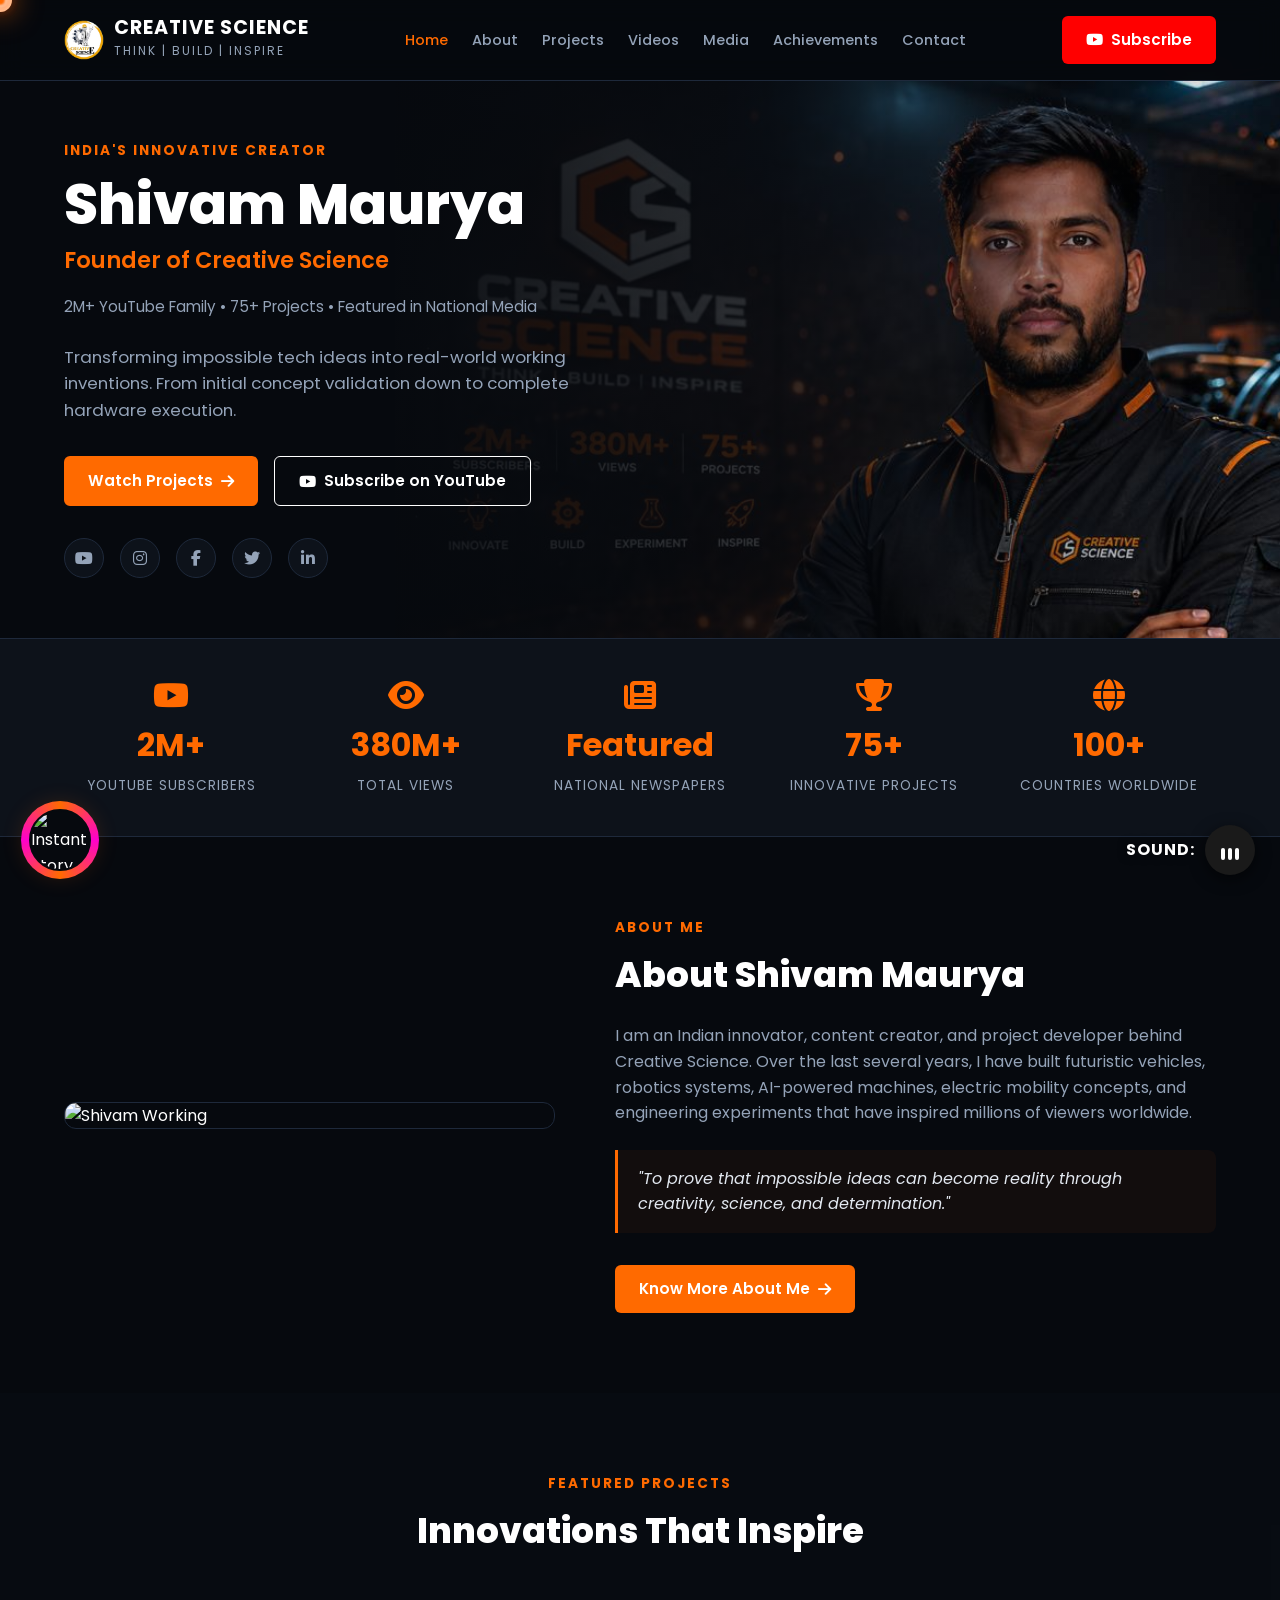
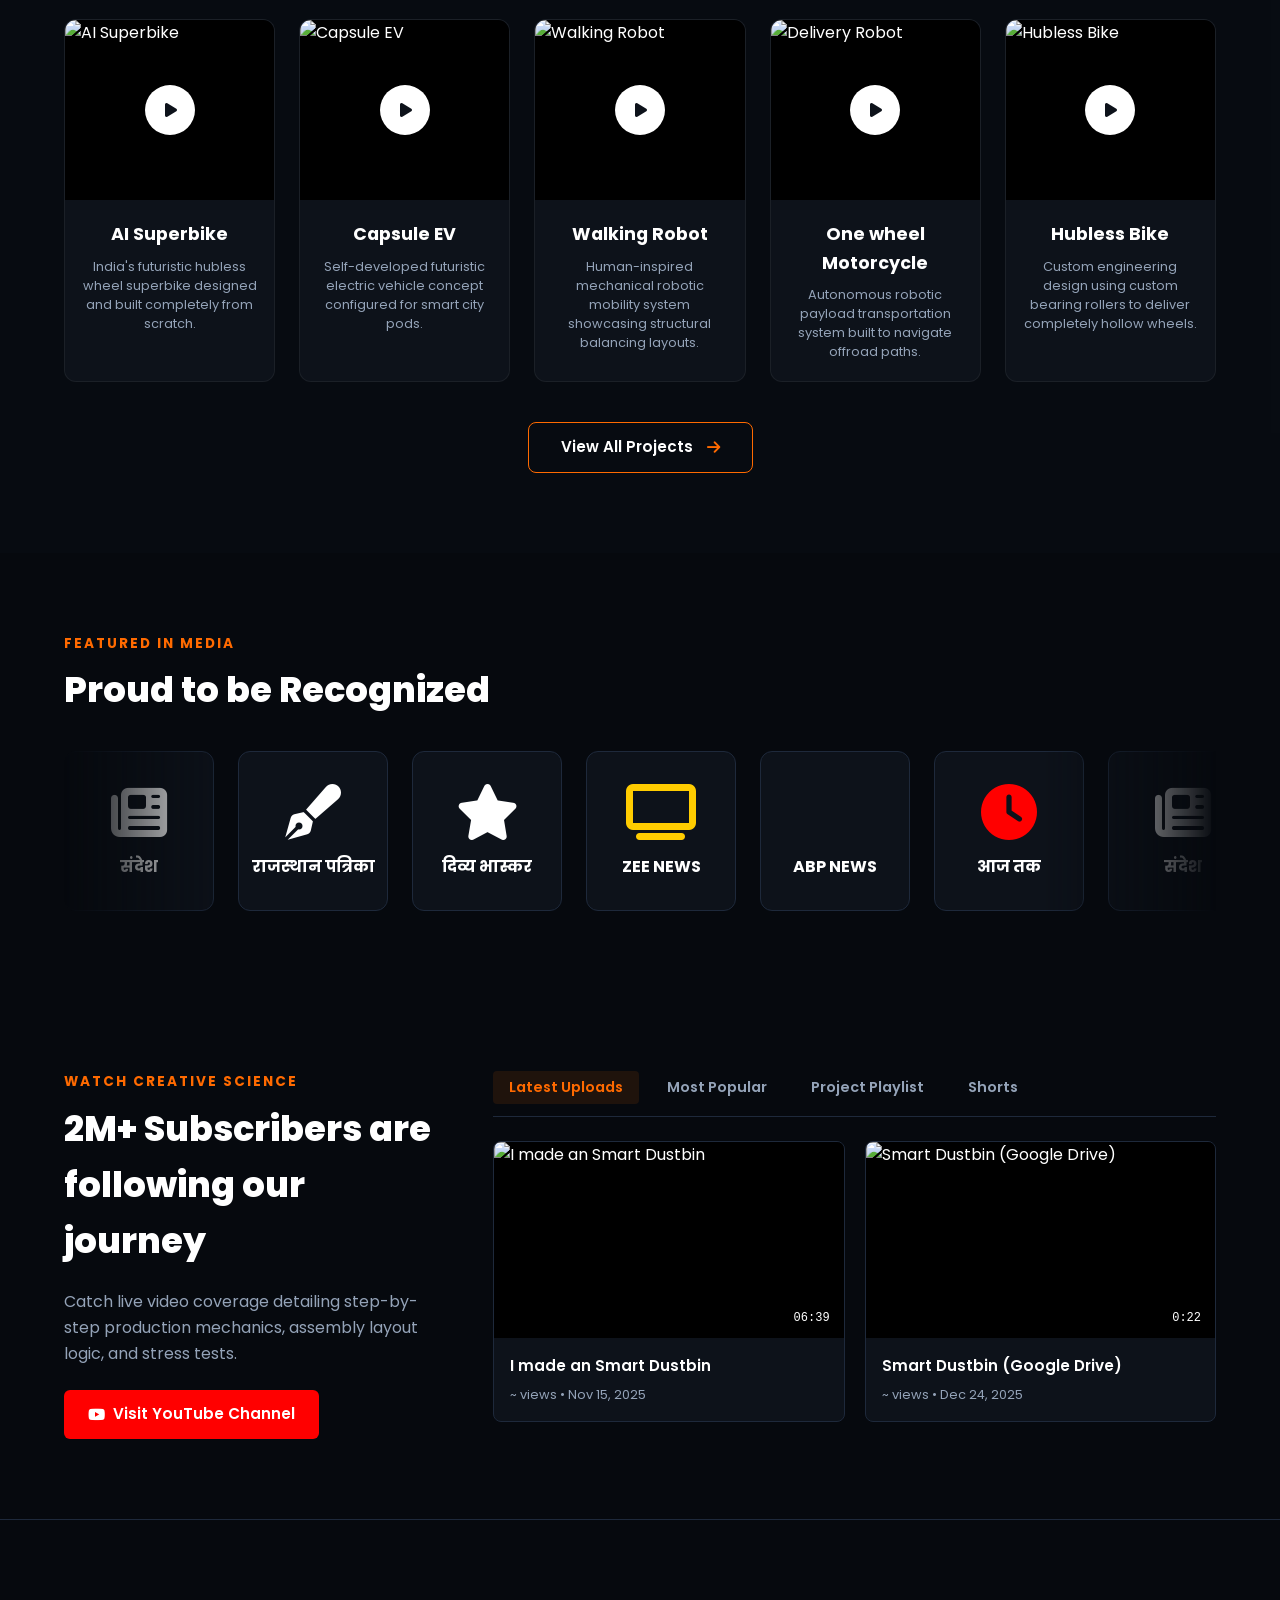
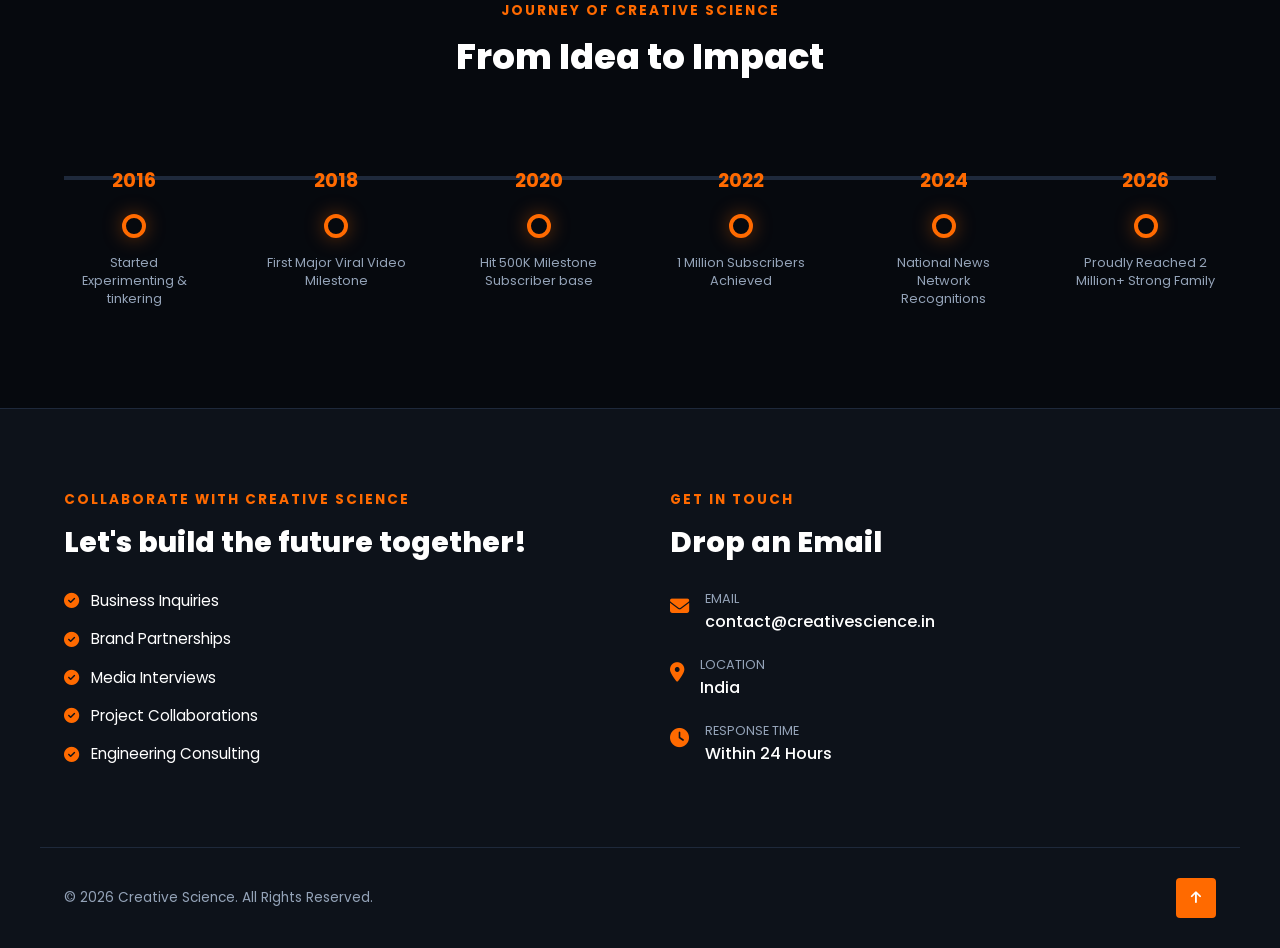
==== index5.html @ 87f9ba56 "Rename index.html to index5.html" ====
<!DOCTYPE html>
<html lang="en">
<head>
    <meta charset="UTF-8">
    <meta name="viewport" content="width=device-width, initial-scale=1.0, maximum-scale=1.0, user-scalable=yes">
    <title>Creative Science | Shivam Maurya</title>
    <link rel="preconnect" href="https://fonts.googleapis.com">
    <link rel="preconnect" href="https://fonts.gstatic.com" crossorigin>
    <link href="https://fonts.googleapis.com/css2?family=Poppins:wght@300;400;500;600;700;800&display=swap" rel="stylesheet">
    <link rel="stylesheet" href="https://cdnjs.cloudflare.com/ajax/libs/font-awesome/6.4.0/css/all.min.css">
    <link rel="stylesheet" href="style.css">
</head>
<body>

    <!-- 🎵 Background Music (Autoplay + Loop) -->
    <audio id="bg-music" src="bg-music.mp3" loop autoplay></audio>

    <!-- Custom Mouse Cursor -->
    <div id="custom-cursor"></div>
    <div id="cursor-trail-container"></div>

    <!-- Instagram Story Icon -->
    <div id="instant-story" class="story-ring">
        <div class="story-gradient"></div>
        <div class="story-image-wrapper">
            <img id="story-image" src="https://images.unsplash.com/photo-1558981806-ec527fa84c39?auto=format&fit=crop&q=80&w=150" alt="Instant Story">
        </div>
    </div>

    <header>
        <div class="container nav-container">
            <a href="#" class="logo">
                <img src="logo.png" alt="Creative Science" class="logo-img">
                <div class="logo-text">
                    <h1>Creative Science</h1>
                    <span>THINK | BUILD | INSPIRE</span>
                </div>
            </a>
            <ul class="nav-menu" id="navMenu">
                <li><a href="#" class="nav-link active">Home</a></li>
                <li><a href="#about" class="nav-link">About</a></li>
                <li><a href="#projects" class="nav-link">Projects</a></li>
                <li><a href="#videos" class="nav-link">Videos</a></li>
                <li><a href="#media" class="nav-link">Media</a></li>
                <li><a href="#journey" class="nav-link">Achievements</a></li>
                <li><a href="#contact" class="nav-link">Contact</a></li>
            </ul>
            <div class="nav-actions">
                <a href="https://youtube.com" target="_blank" class="btn btn-yt"><i class="fab fa-youtube"></i> Subscribe</a>
                <div class="menu-toggle" id="menuToggle">
                    <i class="fas fa-bars"></i>
                </div>
            </div>
        </div>
    </header>

    <!-- Hero Section -->
    <section class="hero">
        <div class="container hero-grid">
            <div class="hero-content">
                <div class="hero-tag">India's Innovative Creator</div>
                <h2 class="hero-title">Shivam Maurya</h2>
                <div class="hero-subtitle">Founder of Creative Science</div>
                <p class="hero-stats-line">2M+ YouTube Family &bull; 75+ Projects &bull; Featured in National Media</p>
                <p class="hero-desc">Transforming impossible tech ideas into real-world working inventions. From initial concept validation down to complete hardware execution.</p>
                <div class="hero-buttons">
                    <a href="#projects" class="btn btn-primary">Watch Projects <i class="fas fa-arrow-right"></i></a>
                    <a href="https://youtube.com" target="_blank" class="btn btn-outline"><i class="fab fa-youtube"></i> Subscribe on YouTube</a>
                </div>
                <div class="social-row">
                    <a href="#" class="social-icon"><i class="fab fa-youtube"></i></a>
                    <a href="#" class="social-icon"><i class="fab fa-instagram"></i></a>
                    <a href="#" class="social-icon"><i class="fab fa-facebook-f"></i></a>
                    <a href="#" class="social-icon"><i class="fab fa-twitter"></i></a>
                    <a href="#" class="social-icon"><i class="fab fa-linkedin-in"></i></a>
                </div>
            </div>
        </div>
    </section>

    <!-- Stats -->
    <section class="stats-bar reveal-blur">
        <div class="container stats-grid">
            <div class="stat-item"><i class="fab fa-youtube fa-2x stat-icon"></i><h3>2M+</h3><p>YouTube Subscribers</p></div>
            <div class="stat-item"><i class="fas fa-eye fa-2x stat-icon"></i><h3>380M+</h3><p>Total Views</p></div>
            <div class="stat-item"><i class="fas fa-newspaper fa-2x stat-icon"></i><h3>Featured</h3><p>National Newspapers</p></div>
            <div class="stat-item"><i class="fas fa-trophy fa-2x stat-icon"></i><h3>75+</h3><p>Innovative Projects</p></div>
            <div class="stat-item"><i class="fas fa-globe fa-2x stat-icon"></i><h3>100+</h3><p>Countries Worldwide</p></div>
        </div>
    </section>

    <!-- About -->
    <section class="section-padding" id="about">
        <div class="container about-grid">
            <div class="about-image reveal-blur"><img src="https://images.unsplash.com/photo-1485827404703-89b55fcc595e?auto=format&fit=crop&q=80&w=500&h=500" alt="Shivam Working"></div>
            <div class="about-content reveal-blur">
                <div class="section-title">About Me</div>
                <h3 class="section-heading">About Shivam Maurya</h3>
                <p class="about-text">I am an Indian innovator, content creator, and project developer behind Creative Science. Over the last several years, I have built futuristic vehicles, robotics systems, AI-powered machines, electric mobility concepts, and engineering experiments that have inspired millions of viewers worldwide.</p>
                <div class="quote-box">"To prove that impossible ideas can become reality through creativity, science, and determination."</div>
                <a href="#contact" class="btn btn-primary">Know More About Me <i class="fas fa-arrow-right"></i></a>
            </div>
        </div>
    </section>

    <!-- Projects -->
    <section class="section-padding" id="projects" style="background-color: rgba(13, 18, 26, 0.3);">
        <div class="container">
            <div class="projects-header reveal-blur">
                <div>
                    <div class="section-title">Featured Projects</div>
                    <h3 class="section-heading">Innovations That Inspire</h3>
                </div>
            </div>
            <div class="projects-grid">
                <div class="project-card reveal-blur">
                    <div class="project-img"><img src="https://images.unsplash.com/photo-1558981806-ec527fa84c39?auto=format&fit=crop&q=80&w=400" alt="AI Superbike">
                        <div class="play-overlay" data-video-id="https://www.youtube.com/watch?v=6i1ZGqQMPgc"><i class="fas fa-play"></i></div>
                    </div>
                    <div class="project-info"><h4>AI Superbike</h4><p>India's futuristic hubless wheel superbike designed and built completely from scratch.</p></div>
                </div>
                <div class="project-card reveal-blur">
                    <div class="project-img"><img src="https://images.unsplash.com/photo-1563720223185-11003d516935?auto=format&fit=crop&q=80&w=400" alt="Capsule EV">
                        <div class="play-overlay" data-video-id="https://www.youtube.com/watch?v=6i1ZGqQMPgc"><i class="fas fa-play"></i></div>
                    </div>
                    <div class="project-info"><h4>Capsule EV</h4><p>Self-developed futuristic electric vehicle concept configured for smart city pods.</p></div>
                </div>
                <div class="project-card reveal-blur">
                    <div class="project-img"><img src="https://images.unsplash.com/photo-1608962714026-af9a77909d38?auto=format&fit=crop&q=80&w=400" alt="Walking Robot">
                        <div class="play-overlay" data-video-id="https://www.youtube.com/watch?v=6i1ZGqQMPgc"><i class="fas fa-play"></i></div>
                    </div>
                    <div class="project-info"><h4>Walking Robot</h4><p>Human-inspired mechanical robotic mobility system showcasing structural balancing layouts.</p></div>
                </div>
                <div class="project-card reveal-blur">
                    <div class="project-img"><img src="https://img.youtube.com/vi/D5blryoT6Sg/maxresdefault.jpg" alt="Delivery Robot">
                        <div class="play-overlay" data-video-id="https://youtube.com/watch?v=D5blryoT6Sg"><i class="fas fa-play"></i></div>
                    </div>
                    <div class="project-info"><h4>One wheel Motorcycle</h4><p>Autonomous robotic payload transportation system built to navigate offroad paths.</p></div>
                </div>
                <div class="project-card reveal-blur">
                    <div class="project-img"><img src="https://img.youtube.com/vi/YGBG_g4nI8Y/maxresdefault.jpg" alt="Hubless Bike">
                        <div class="play-overlay" data-video-id="https://youtube.com/watch?v=YGBG_g4nI8Y"><i class="fas fa-play"></i></div>
                    </div> 
                    <div class="project-info"><h4>Hubless Bike</h4><p>Custom engineering design using custom bearing rollers to deliver completely hollow wheels.</p></div>
                </div> 
            </div>
            <div class="view-all-container reveal-blur"><a href="#" class="btn btn-outline">View All Projects <i class="fas fa-arrow-right"></i></a></div>
        </div>
    </section>

    <!-- Media -->
    <section class="section-padding media-section" id="media">
        <div class="container">
            <div class="section-title reveal-blur">Featured In Media</div>
            <h3 class="section-heading reveal-blur">Proud to be Recognized</h3>
            <div class="media-slider-wrapper reveal-blur">
                <div class="media-track-container">
                    <div class="media-track" id="mediaTrack"></div>
                </div>
            </div>
        </div>
    </section>

    <!-- Videos -->
    <section class="section-padding" id="videos">
        <div class="container youtube-layout">
            <div class="yt-cta-side reveal-blur">
                <div class="section-title">Watch Creative Science</div>
                <h3 class="section-heading">2M+ Subscribers are following our journey</h3>
                <p style="color: var(--text-muted); margin-bottom: 24px;">Catch live video coverage detailing step-by-step production mechanics, assembly layout logic, and stress tests.</p>
                <a href="https://youtube.com" target="_blank" class="btn btn-yt"><i class="fab fa-youtube"></i> Visit YouTube Channel</a>
            </div>
            <div class="yt-content-side">
                <div class="yt-tabs reveal-blur">
                    <button class="tab-btn active" onclick="switchTab('latest')">Latest Uploads</button>
                    <button class="tab-btn" onclick="switchTab('popular')">Most Popular</button>
                    <button class="tab-btn" onclick="switchTab('playlist')">Project Playlist</button>
                    <button class="tab-btn" onclick="switchTab('shorts')">Shorts</button>
                </div>
                <div class="videos-grid reveal-blur" id="videoGrid"></div>
            </div>
        </div>
    </section>

    <!-- Journey -->
    <section class="section-padding" id="journey" style="border-top: 1px solid var(--border-color);">
        <div class="container">
            <div style="text-align: center;">
                <div class="section-title reveal-blur">Journey of Creative Science</div>
                <h3 class="section-heading reveal-blur">From Idea to Impact</h3>
            </div>
            <div class="timeline-container reveal-blur">
                <div class="timeline-line"></div>
                <div class="timeline-track">
                    <div class="timeline-node">
                        <div class="node-year">2016</div>
                        <div class="node-dot"></div>
                        <div class="node-desc">Started Experimenting & tinkering</div>
                    </div>
                    <div class="timeline-node">
                        <div class="node-year">2018</div>
                        <div class="node-dot"></div>
                        <div class="node-desc">First Major Viral Video Milestone</div>
                    </div>
                    <div class="timeline-node">
                        <div class="node-year">2020</div>
                        <div class="node-dot"></div>
                        <div class="node-desc">Hit 500K Milestone Subscriber base</div>
                    </div>
                    <div class="timeline-node">
                        <div class="node-year">2022</div>
                        <div class="node-dot"></div>
                        <div class="node-desc">1 Million Subscribers Achieved</div>
                    </div>
                    <div class="timeline-node">
                        <div class="node-year">2024</div>
                        <div class="node-dot"></div>
                        <div class="node-desc">National News Network Recognitions</div>
                    </div>
                    <div class="timeline-node">
                        <div class="node-year">2026</div>
                        <div class="node-dot"></div>
                        <div class="node-desc">Proudly Reached 2 Million+ Strong Family</div>
                    </div>
                </div>
            </div>
        </div>
    </section>

    <!-- Footer -->
    <footer id="contact">
        <div class="container footer-grid">
            <div class="reveal-blur">
                <div class="section-title">Collaborate With Creative Science</div>
                <h3 class="section-heading" style="font-size: 1.8rem;">Let's build the future together!</h3>
                <ul class="check-list">
                    <li class="check-item"><i class="fas fa-check-circle"></i> Business Inquiries</li>
                    <li class="check-item"><i class="fas fa-check-circle"></i> Brand Partnerships</li>
                    <li class="check-item"><i class="fas fa-check-circle"></i> Media Interviews</li>
                    <li class="check-item"><i class="fas fa-check-circle"></i> Project Collaborations</li>
                    <li class="check-item"><i class="fas fa-check-circle"></i> Engineering Consulting</li>
                </ul>
            </div>
            <div class="reveal-blur">
                <div class="section-title">Get In Touch</div>
                <h3 class="section-heading" style="font-size: 1.8rem;">Drop an Email</h3>
                <div class="contact-list">
                    <div class="contact-item">
                        <div class="contact-icon"><i class="fas fa-envelope"></i></div>
                        <div><div class="contact-label">Email</div><div class="contact-value">contact@creativescience.in</div></div>
                    </div>
                    <div class="contact-item">
                        <div class="contact-icon"><i class="fas fa-map-marker-alt"></i></div>
                        <div><div class="contact-label">Location</div><div class="contact-value">India</div></div>
                    </div>
                    <div class="contact-item">
                        <div class="contact-icon"><i class="fas fa-clock"></i></div>
                        <div><div class="contact-label">Response Time</div><div class="contact-value">Within 24 Hours</div></div>
                    </div>
                </div>
            </div>
        </div>
        <div class="container footer-bottom reveal-blur">
            <div class="copy-text">&copy; 2026 Creative Science. All Rights Reserved.</div>
            <button class="scroll-top" onclick="window.scrollTo(0,0)"><i class="fas fa-arrow-up"></i></button>
        </div>
    </footer>

    <!-- Video Modal -->
    <!-- Video Modal (Updated for both YouTube, MP4 & Instagram) -->
    <div id="videoModal" class="modal">
        <div class="modal-content">
            <span class="close-btn">&times;</span>
            <div class="video-wrapper">
                <!-- YOUTUBE IFRAME (Initially hidden) -->
                <iframe id="videoIframe" src="" allow="autoplay; encrypted-media; fullscreen" allowfullscreen style="display:none;"></iframe>
                
                <!-- MP4 / INSTAGRAM VIDEO TAG (Initially hidden) -->
                <video id="videoElement" controls autoplay style="display:none; width:100%; height:100%; background:#000; object-fit:contain;"></video>
            </div>
        </div>
    </div>

    <!-- Article Modal -->
    <div id="articleModal" class="modal-overlay">
        <div class="modal-box">
            <span class="close-article-btn">&times;</span>
            <div id="article-content" class="article-content">
                <h2 id="article-title" style="color: var(--primary); margin-bottom: 15px;">Loading...</h2>
                <img id="article-img" src="" style="width:100%; border-radius:10px; margin-bottom:20px; height: 250px; object-fit: cover;">
                <p id="article-desc" style="color: #e2e8f0; line-height: 1.8;">Loading description...</p>
                <button id="read-more-btn" class="btn btn-primary" style="margin-top:20px; width:100%;">Read Full Article</button>
            </div>
            <div id="webview-container" style="display:none; margin-top: 15px;">
                <div style="display:flex; justify-content:space-between; margin-bottom:10px;">
                    <button id="back-to-article-btn" class="btn btn-outline" style="padding: 8px 16px; font-size:0.8rem;"><i class="fas fa-arrow-left"></i> Back</button>
                    <span style="color:var(--text-muted); font-size:0.8rem; align-self:center;">Powered by Webview</span>
                </div>
                <iframe id="webview-iframe" src="" style="width:100%; height:400px; border:none; border-radius:8px; background:#fff;"></iframe>
            </div>
        </div>
    </div>

    <!-- 🎵 NEW: Sound Control Toggle Button -->
    <div class="sound-control">
        <span class="sound-label">SOUND:</span>
        <button id="sound-btn" class="sound-btn">
            <div class="equalizer">
                <span class="bar"></span>
                <span class="bar"></span>
                <span class="bar"></span>
            </div>
        </button>
    </div>

    <!-- ============================================== -->
    <!-- 🟢 NEW: WEBSITE TRAFFIC TRACKER (Google Sheets) -->
    <!-- ============================================== -->
    <script>
        async function trackVisitor() {
            try {
                // User ka IP aur Location fetch karein
                const ipRes = await fetch('https://ipapi.co/json/');
                const ipData = await ipRes.json();
                
                const location = `${ipData.city || 'Unknown'}, ${ipData.region || 'Unknown'}, ${ipData.country_name || 'Unknown'}`;
                const deviceInfo = navigator.userAgent;
                const screen = `${window.screen.width}x${window.screen.height}`;
                const time = new Date().toISOString();
                const referrer = document.referrer || "Direct";
                const page = window.location.href;

                const payload = {
                    Timestamp: time,
                    IP: ipData.ip || 'N/A',
                    Location: location,
                    Device: deviceInfo,
                    Screen: screen,
                    Referrer: referrer,
                    Page: page
                };

                // ⚠️ YAHAN APNA GOOGLE APPS SCRIPT URL PASTE KAREIN ⚠️
                const API_URL = "PASTE_YOUR_GOOGLE_APPS_SCRIPT_WEB_APP_URL_HERE";

                await fetch(API_URL, {
                    method: 'POST',
                    mode: 'no-cors', // CORS error se bachne ke liye
                    headers: { 'Content-Type': 'application/json' },
                    body: JSON.stringify(payload)
                });
                
                console.log("Visitor tracked successfully!");
            } catch (e) {
                console.log("Tracking failed (expected on localhost or blocked):", e);
            }
        }

        // Page load par turant track karein
        trackVisitor();
    </script>

    <!-- Aapka existing script.js -->
    <script src="script.js"></script>
</body>
</html>
---- style.css ----
:root {
    --bg-main: #06090e;
    --bg-card: #0d121a;
    --bg-nav: rgba(6, 9, 14, 0.85);
    --primary: #ff6a00;
    --primary-rgb: 255, 106, 0;
    --yt-red: #ff0000;
    --text-main: #ffffff;
    --text-muted: #94a3b8;
    --border-color: #1e293b;
    --transition: all 0.3s ease;
    --max-width: 1200px;
}

::-webkit-scrollbar { width: 14px; }
::-webkit-scrollbar-track { background: var(--bg-main); border-left: 1px solid var(--border-color); }
::-webkit-scrollbar-thumb { background: linear-gradient(180deg, #ff6a00, #ff00cc); border-radius: 10px; border: 2px solid var(--bg-main); }
::-webkit-scrollbar-thumb:hover { background: linear-gradient(180deg, #ff00cc, #ff6a00); }

/* 🟢 BLUR & FADE SCROLL REVEAL ANIMATION */
.reveal-blur {
    opacity: 0;
    filter: blur(15px);
    transform: translateY(30px);
    transition: all 2s cubic-bezier(0.2, 0.8, 0.2, 1);
}
.reveal-blur.active {
    opacity: 1;
    filter: blur(0);
    transform: translateY(0px);
}

/* Staggered delays for cards */
.projects-grid .project-card.reveal-blur:nth-child(1) { transition-delay: 0.1s; }
.projects-grid .project-card.reveal-blur:nth-child(2) { transition-delay: 0.2s; }
.projects-grid .project-card.reveal-blur:nth-child(3) { transition-delay: 0.3s; }
.projects-grid .project-card.reveal-blur:nth-child(4) { transition-delay: 0.4s; }
.projects-grid .project-card.reveal-blur:nth-child(5) { transition-delay: 0.5s; }
#videoGrid.reveal-blur { transition-delay: 0.2s; }

/* Mobile Cursor Hide */
@media (hover: none) and (pointer: coarse), (max-width: 768px) {
    * { cursor: auto !important; }
    #custom-cursor, #cursor-trail-container { display: none !important; }
}

#custom-cursor {
    position: fixed; pointer-events: none; z-index: 999999; 
    width: 24px; height: 24px; background: radial-gradient(circle, #ffffff 20%, var(--primary) 80%);
    border-radius: 50%; box-shadow: 0 0 30px rgba(255, 106, 0, 0.8), inset 0 0 10px #fff;
    transform: translate(-50%, -50%); transition: width 0.2s, height 0.2s;
}
#cursor-trail-container {
    position: fixed; pointer-events: none; z-index: 999999; top: 0; left: 0; width: 100%; height: 100%;
}
.trail-dot {
    position: absolute; width: 8px; height: 8px; background: var(--primary);
    border-radius: 50%; opacity: 0.6; transform: translate(-50%, -50%);
    transition: transform 0.05s; box-shadow: 0 0 15px var(--primary); filter: blur(1px);
}

/* Instagram Story */
#instant-story {
    position: fixed; bottom: 25px; left: 25px; width: 70px; height: 70px;
    border-radius: 50%; z-index: 9999; cursor: pointer; display: block !important;
    opacity: 1 !important; visibility: visible !important; transition: transform 0.3s ease;
    box-shadow: 0 0 25px rgba(255, 106, 0, 0.2);
}
#instant-story:hover { transform: scale(1.1); }
.story-gradient {
    position: absolute; inset: -4px; border-radius: 50%;
    background: conic-gradient(from 0deg, #ff6a00, #ff00cc, #ff6a00, #ff00cc, #ff6a00);
    animation: spin-ring 4s linear infinite; z-index: 1;
}
.story-image-wrapper {
    position: absolute; inset: 4px; border-radius: 50%; background: var(--bg-main);
    overflow: hidden; display: flex; align-items: center; justify-content: center;
    border: 2px solid var(--bg-main); z-index: 2;
}
.story-image-wrapper img { width: 100%; height: 100%; object-fit: cover; transition: opacity 0.4s ease, transform 0.3s ease; }
@keyframes spin-ring { 0% { transform: rotate(0deg); } 100% { transform: rotate(360deg); } }

/* Article Modal */
.modal-overlay {
    display: none; position: fixed; z-index: 99999; left: 0; top: 0; width: 100%; height: 100%;
    background: rgba(0, 0, 0, 0.85); backdrop-filter: blur(8px); align-items: center; justify-content: center;
}
.modal-box {
    background: #0d121a; max-width: 650px; width: 95%; padding: 35px; border-radius: 20px;
    border: 1px solid var(--border-color); position: relative; box-shadow: 0 30px 60px rgba(0,0,0,0.8);
    animation: pop-in 0.4s cubic-bezier(0.175, 0.885, 0.32, 1.275);
}
@keyframes pop-in { 0% { transform: scale(0.5); opacity: 0; } 100% { transform: scale(1); opacity: 1; } }
.close-article-btn {
    position: absolute; top: 15px; right: 20px; color: var(--text-muted); font-size: 30px;
    font-weight: bold; cursor: pointer; transition: var(--transition); z-index: 10;
}
.close-article-btn:hover { color: var(--primary); transform: rotate(90deg); }

/* Rest of CSS remains same */
* { box-sizing: border-box; margin: 0; padding: 0; font-family: 'Poppins', sans-serif; scroll-behavior: smooth; }
body { background-color: var(--bg-main); color: var(--text-main); overflow-x: hidden; line-height: 1.6; }
a { text-decoration: none; color: inherit; transition: var(--transition); }
ul { list-style: none; } img { max-width: 100%; display: block; }
.container { width: 100%; max-width: var(--max-width); margin: 0 auto; padding: 0 24px; }
.section-padding { padding: 80px 0; }
.btn { display: inline-flex; align-items: center; justify-content: center; gap: 8px; padding: 12px 24px; border-radius: 6px; font-weight: 600; cursor: pointer; transition: var(--transition); border: none; font-size: 0.95rem; }
.btn-primary { background-color: var(--primary); color: #fff; }
.btn-primary:hover { background-color: #e05d00; transform: translateY(-2px); }
.btn-outline { background-color: transparent; border: 1.5px solid var(--text-main); color: var(--text-main); }
.btn-outline:hover { background-color: var(--text-main); color: var(--bg-main); transform: translateY(-2px); }
.btn-yt { background-color: var(--yt-red); color: #fff; }
.btn-yt:hover { background-color: #cc0000; transform: translateY(-2px); }
header { position: fixed; top: 0; left: 0; width: 100%; z-index: 1000; background-color: var(--bg-nav); backdrop-filter: blur(12px); border-bottom: 1px solid var(--border-color); }
.nav-container { display: flex; align-items: center; justify-content: space-between; height: 80px; }
.logo { display: flex; align-items: center; gap: 10px; }
.logo-img { width: 40px; height: 40px; object-fit: contain; }
.logo-text h1 { font-size: 1.2rem; text-transform: uppercase; letter-spacing: 1px; line-height: 1; }
.logo-text span { font-size: 0.75rem; color: var(--text-muted); letter-spacing: 2px; }
.nav-menu { display: flex; gap: 24px; }
.nav-link { font-size: 0.9rem; font-weight: 500; color: var(--text-muted); }
.nav-link:hover, .nav-link.active { color: var(--primary); }
.nav-actions { display: flex; align-items: center; gap: 16px; }
.menu-toggle { display: none; font-size: 1.5rem; cursor: pointer; }
.hero { padding-top: 140px; padding-bottom: 60px; position: relative; background-image: url('shivam-profile.jpeg'); background-size: cover; background-position: right center; background-repeat: no-repeat; background-position-y:80px; background-position-x:395px;}
.hero::before { content: ''; position: absolute; inset: 0; background: linear-gradient(to left, transparent 0%, rgba(6, 9, 14, 0.8) 40%, rgba(6, 9, 14, 1) 80%); pointer-events: none; z-index: 1; }
.hero-grid { position: relative; z-index: 2; }
.hero-tag { color: var(--primary); font-weight: 700; font-size: 0.85rem; text-transform: uppercase; letter-spacing: 2px; margin-bottom: 12px; }
.hero-title { font-size: 3.5rem; font-weight: 800; line-height: 1.1; margin-bottom: 8px; }
.hero-subtitle { font-size: 1.4rem; color: var(--primary); font-weight: 600; margin-bottom: 16px; }
.hero-stats-line { font-size: 0.95rem; color: var(--text-muted); margin-bottom: 24px; }
.hero-desc { color: var(--text-muted); max-width: 540px; margin-bottom: 32px; font-size: 1.05rem; }
.hero-buttons { display: flex; gap: 16px; margin-bottom: 32px; flex-wrap: wrap; }
.social-row { display: flex; gap: 16px; }
.social-icon { width: 40px; height: 40px; background-color: var(--bg-card); border: 1px solid var(--border-color); border-radius: 50%; display: flex; align-items: center; justify-content: center; color: var(--text-muted); }
.social-icon:hover { background-color: var(--primary); color: #fff; border-color: var(--primary); transform: translateY(-3px); }
.stats-bar { background-color: var(--bg-card); border-top: 1px solid var(--border-color); border-bottom: 1px solid var(--border-color); padding: 40px 0; }
.stats-grid { display: grid; grid-template-columns: repeat(5, 1fr); gap: 20px; text-align: center; }
.stat-item { display: flex; flex-direction: column; align-items: center; }
.stat-icon { color: var(--primary); margin-bottom: 8px; }
.stat-item h3 { font-size: 2rem; font-weight: 700; color: var(--primary); margin-bottom: 4px; }
.stat-item p { font-size: 0.85rem; color: var(--text-muted); text-transform: uppercase; letter-spacing: 1px; }
.about-grid { display: grid; grid-template-columns: 0.9fr 1.1fr; gap: 60px; align-items: center; }
.about-image { border-radius: 12px; overflow: hidden; border: 1px solid var(--border-color); }
.section-title { font-size: 0.85rem; text-transform: uppercase; color: var(--primary); letter-spacing: 2px; margin-bottom: 8px; font-weight: 700; }
.section-heading { font-size: 2.2rem; font-weight: 800; margin-bottom: 20px; }
.about-text { color: var(--text-muted); margin-bottom: 24px; }
.quote-box { border-left: 3px solid var(--primary); background-color: rgba(255, 106, 0, 0.05); padding: 16px 20px; margin-bottom: 32px; font-style: italic; color: #e2e8f0; border-radius: 0 8px 8px 0; }
.projects-header { text-align: center; display: flex; justify-content: center; flex-direction: column; align-items: center; margin-bottom: 40px; }
.projects-grid { display: grid; grid-template-columns: repeat(5, 1fr); gap: 24px; }
.project-card { background-color: var(--bg-card); border-radius: 12px; overflow: hidden; border: 1px solid rgba(255, 255, 255, 0.06); transition: var(--transition); position: relative; }
.project-card:hover { transform: translateY(-5px); border-color: rgba(255, 106, 0, 0.3); box-shadow: 0 10px 30px rgba(0,0,0,0.4); }
.project-img { position: relative; height: 180px; overflow: hidden; background-color: #000; }
.project-img img { width: 100%; height: 100%; object-fit: cover; transition: transform 0.5s ease; }
.project-card:hover .project-img img { transform: scale(1.05); }
.play-overlay { position: absolute; top: 50%; left: 50%; transform: translate(-50%, -50%); width: 50px; height: 50px; background-color: #ffffff; border-radius: 50%; display: flex; align-items: center; justify-content: center; box-shadow: 0 4px 12px rgba(0,0,0,0.5); z-index: 2; cursor: pointer; transition: var(--transition); }
.play-overlay i { color: #0d121a; font-size: 16px; margin-left: 2px; }
.play-overlay:hover { transform: translate(-50%, -50%) scale(1.1); }
.project-info { padding: 20px 16px; text-align: center; }
.project-info h4 { font-size: 1.1rem; font-weight: 700; color: #ffffff; margin-bottom: 8px; }
.project-info p { font-size: 0.8rem; color: var(--text-muted); line-height: 1.5; margin-bottom: 0; }
.view-all-container { text-align: center; margin-top: 40px; }
.view-all-container .btn-outline { border-color: var(--primary); color: #ffffff; padding: 12px 32px; border-radius: 8px; font-weight: 600; border-width: 1.5px; }
.view-all-container .btn-outline:hover { background-color: var(--primary); color: #ffffff; transform: translateY(-2px); box-shadow: 0 4px 12px rgba(255, 106, 0, 0.3); }
.view-all-container .btn-outline i { color: var(--primary); transition: var(--transition); margin-left: 6px; }
.view-all-container .btn-outline:hover i { color: #ffffff; transform: translateX(4px); }
.media-slider-wrapper { position: relative; display: flex; align-items: center; margin-top: 32px; overflow: hidden; width: 100%; }
.media-track-container { width: 100%; overflow: hidden; mask-image: linear-gradient(to right, transparent, black 15%, black 85%, transparent); -webkit-mask-image: linear-gradient(to right, transparent, black 15%, black 85%, transparent); }
.media-track { display: flex; gap: 24px; width: max-content; animation: scroll-left 20s linear infinite; }
.media-track-container:hover .media-track { animation-play-state: paused; }
@keyframes scroll-left { 0% { transform: translateX(0); } 100% { transform: translateX(-50%); } }
.media-card { background-color: var(--bg-card); border: 1px solid var(--border-color); border-radius: 12px; width: 150px; height: 160px; display: flex; flex-direction: column; align-items: center; justify-content: center; gap: 12px; transition: var(--transition); flex-shrink: 0; padding: 10px; }
.media-card:hover { transform: translateY(-5px); border-color: var(--primary); box-shadow: 0 8px 20px rgba(255, 106, 0, 0.2); }
.media-img-wrap { height: 60px; width: 80px; display: flex; align-items: center; justify-content: center; overflow: hidden; }
.media-img-wrap img { max-width: 100%; max-height: 100%; object-fit: contain; }
.media-name { font-size: 1rem; font-weight: 700; text-align: center; color: #fff; }
.youtube-layout { display: grid; grid-template-columns: 0.7fr 1.3fr; gap: 40px; align-items: start; }
.yt-tabs { display: flex; gap: 12px; margin-bottom: 24px; border-bottom: 1px solid var(--border-color); padding-bottom: 12px; overflow-x: auto; }
.tab-btn { background: transparent; border: none; color: var(--text-muted); padding: 6px 16px; font-size: 0.9rem; font-weight: 600; cursor: pointer; white-space: nowrap; transition: var(--transition); border-radius: 4px; }
.tab-btn.active, .tab-btn:hover { color: var(--primary); background-color: rgba(255, 106, 0, 0.1); }
.videos-grid { display: grid; grid-template-columns: repeat(2, 1fr); gap: 20px; }
.video-card { background-color: var(--bg-card); border-radius: 8px; overflow: hidden; border: 1px solid var(--border-color); }
.video-thumb { position: relative; aspect-ratio: 16/9; background-color: #000; cursor: pointer; overflow: hidden; }
.video-thumb img { width: 100%; height: 100%; object-fit: cover; transition: transform 0.4s ease; }
.video-thumb:hover img { transform: scale(1.05); }
.duration-badge { position: absolute; bottom: 8px; right: 8px; background-color: rgba(0,0,0,0.8); padding: 2px 6px; font-size: 0.75rem; font-family: monospace; border-radius: 2px; }
.thumb-play-icon { position: absolute; top: 50%; left: 50%; transform: translate(-50%, -50%) scale(0.8); width: 50px; height: 50px; background: rgba(255, 255, 255, 0.95); border-radius: 50%; display: flex; align-items: center; justify-content: center; opacity: 0; transition: all 0.3s ease; z-index: 3; box-shadow: 0 4px 12px rgba(0,0,0,0.4); }
.video-thumb:hover .thumb-play-icon { opacity: 1; transform: translate(-50%, -50%) scale(1); }
.thumb-play-icon i { color: #0d121a; font-size: 16px; margin-left: 2px; }
.video-details { padding: 16px; }
.video-details h4 { font-size: 0.95rem; font-weight: 600; margin-bottom: 6px; display: -webkit-box; -webkit-line-clamp: 2; -webkit-box-orient: vertical; overflow: hidden; }
.video-meta { font-size: 0.8rem; color: var(--text-muted); }
.timeline-container { position: relative; margin-top: 60px; padding: 20px 0; }
.timeline-line { position: absolute; top: 30px; left: 0; width: 0; height: 4px; background-color: var(--border-color); z-index: 1; transition: width 1.8s cubic-bezier(0.2, 0.8, 0.2, 1); }
.timeline-container.active .timeline-line { width: 100%; }
.timeline-track { display: flex; justify-content: space-between; position: relative; z-index: 2; }
.timeline-node { text-align: center; width: 140px; position: relative; }
.node-dot { width: 24px; height: 24px; border-radius: 50%; background-color: var(--bg-main); border: 4px solid var(--primary); margin: 18px auto 16px auto; transition: all 0.5s cubic-bezier(0.175, 0.885, 0.32, 1.275); transform: scale(0.2); box-shadow: 0 0 0px var(--primary); }
.timeline-container.active .node-dot { transform: scale(1); box-shadow: 0 0 20px rgba(255, 106, 0, 0.4); }
.timeline-node:hover .node-dot { background-color: var(--primary); box-shadow: 0 0 30px var(--primary); }
.node-year { font-size: 1.2rem; font-weight: 700; color: var(--primary); }
.node-desc { font-size: 0.8rem; color: var(--text-muted); line-height: 1.4; }
footer { background-color: var(--bg-card); border-top: 1px solid var(--border-color); padding: 80px 0 30px 0; }
.footer-grid { display: grid; grid-template-columns: 1fr 1fr; gap: 60px; margin-bottom: 60px; }
.check-list { margin-top: 24px; }
.check-item { display: flex; align-items: center; gap: 12px; margin-bottom: 14px; font-size: 0.95rem; }
.check-item i { color: var(--primary); }
.contact-list { margin-top: 24px; }
.contact-item { display: flex; align-items: flex-start; gap: 16px; margin-bottom: 20px; }
.contact-icon { color: var(--primary); font-size: 1.2rem; margin-top: 3px; }
.contact-label { font-size: 0.8rem; color: var(--text-muted); text-transform: uppercase; }
.contact-value { font-size: 1rem; font-weight: 500; }
.footer-bottom { border-top: 1px solid var(--border-color); padding-top: 30px; display: flex; justify-content: space-between; align-items: center; flex-wrap: wrap; gap: 20px; }
.copy-text { font-size: 0.85rem; color: var(--text-muted); }
.scroll-top { width: 40px; height: 40px; background-color: var(--primary); color: #fff; border-radius: 4px; display: flex; align-items: center; justify-content: center; cursor: pointer; border: none; }
.modal { display: none; position: fixed; z-index: 9999; left: 0; top: 0; width: 100%; height: 100%; background-color: rgba(0, 0, 0, 0.92); align-items: center; justify-content: center; padding: 20px; }
.modal-content { position: relative; width: 100%; max-width: 850px; background: transparent; }
.close-btn { position: absolute; top: -45px; right: 0; color: #ffffff; font-size: 35px; font-weight: bold; cursor: pointer; transition: var(--transition); }
.close-btn:hover { color: var(--primary); transform: rotate(90deg); }
.video-wrapper { position: relative; padding-bottom: 56.25%; height: 0; background: #000; border-radius: 12px; overflow: hidden; box-shadow: 0 20px 60px rgba(0,0,0,0.8); }
.video-wrapper iframe { position: absolute; top: 0; left: 0; width: 100%; height: 100%; border: 0; }

/* ============================================================
   SOUND CONTROL BUTTON
   ============================================================ */
.sound-control {
    position: fixed;
    bottom: 25px;
    right: 25px;
    z-index: 9999;
    display: flex;
    align-items: center;
    gap: 10px;
    font-family: 'Poppins', sans-serif;
    color: #ffffff;
}
.sound-label {
    font-weight: 700;
    font-size: 1rem;
    letter-spacing: 1px;
    text-transform: uppercase;
    text-shadow: 0 0 10px rgba(0,0,0,0.8);
}
.sound-btn {
    width: 50px;
    height: 50px;
    border-radius: 50%;
    background: #1a1a1a;
    border: none;
    cursor: pointer;
    display: flex;
    align-items: center;
    justify-content: center;
    box-shadow: 0 4px 15px rgba(0,0,0,0.6);
    transition: transform 0.2s ease, background 0.2s ease;
}
.sound-btn:hover { transform: scale(1.05); background: #2a2a2a; }
.sound-btn:active { transform: scale(0.95); }

.equalizer {
    display: flex;
    align-items: flex-end;
    gap: 3px;
    height: 20px;
}
.equalizer .bar {
    width: 4px;
    background: #ffffff;
    border-radius: 2px;
    height: 12px;
    transition: height 0.2s;
}

.sound-btn.playing .bar:nth-child(1) { animation: sound-wave 0.8s ease-in-out infinite alternate; }
.sound-btn.playing .bar:nth-child(2) { animation: sound-wave 0.8s ease-in-out 0.2s infinite alternate; }
.sound-btn.playing .bar:nth-child(3) { animation: sound-wave 0.8s ease-in-out 0.4s infinite alternate; }

@keyframes sound-wave {
    0% { height: 6px; }
    100% { height: 18px; }
}
.sound-btn.paused .bar { height: 10px; animation: none; }

/* ============================================================
   ADMIN PANEL TABLE STYLES
   ============================================================ */
#admin-table th, #admin-table td {
    padding: 10px;
    text-align: left;
    border-bottom: 1px solid #2a2a2a;
}
#admin-table tbody tr:hover {
    background: rgba(255, 106, 0, 0.1);
}
#admin-table td {
    color: #e2e8f0;
}

/* Mobile Responsive */
@media (max-width: 992px) {
    .hero-grid, .about-grid, .youtube-layout, .footer-grid { grid-template-columns: 1fr; gap: 40px; }
    .hero-title { font-size: 2.8rem; } .hero { background-position: center top; }
    .stats-grid { grid-template-columns: repeat(3, 1fr); gap: 24px; }
    .projects-grid { grid-template-columns: repeat(3, 1fr); }
    .timeline-line { left: 20px; top: 0; width: 4px !important; height: 0; transition: height 1.8s cubic-bezier(0.2, 0.8, 0.2, 1); }
    .timeline-container.active .timeline-line { height: 100%; width: 4px !important; }
    .timeline-track { flex-direction: column; gap: 32px; align-items: flex-start; padding-left: 10px; }
    .timeline-node { display: flex; text-align: left; width: 100%; gap: 20px; align-items: center; }
    .node-dot { margin: 0; flex-shrink: 0; }
}
@media (max-width: 768px) {
    .menu-toggle { display: block; }
    .nav-menu { position: fixed; top: 80px; left: -100%; width: 100%; height: calc(100vh - 80px); background-color: var(--bg-main); flex-direction: column; padding: 40px 24px; gap: 24px; transition: var(--transition); z-index: 999; border-top: 1px solid var(--border-color); }
    .nav-menu.open { left: 0; }
    .nav-actions .btn { display: none; }
    .stats-grid { grid-template-columns: repeat(2, 1fr); }
    .videos-grid { grid-template-columns: 1fr; }
    .projects-grid { grid-template-columns: repeat(2, 1fr); }
    .media-card { width: 120px; height: 130px; }
    .modal-box { width: 95%; padding: 25px; }
    .sound-control { bottom: 15px; right: 15px; }
    .sound-label { font-size: 0.85rem; }
    .sound-btn { width: 44px; height: 44px; }
}
@media (max-width: 480px) {
    .hero-title { font-size: 2rem; line-height: 1.2; }
    .hero-subtitle { font-size: 1.1rem; }
    .hero-desc { font-size: 0.95rem; }
    .section-heading { font-size: 1.6rem; }
    .stats-grid { grid-template-columns: 1fr; }
    .projects-grid { grid-template-columns: 1fr; }
    .videos-grid { grid-template-columns: 1fr; }
    .yt-tabs { gap: 8px; }
    .tab-btn { font-size: 0.75rem; padding: 4px 10px; }
    #instant-story { width: 55px; height: 55px; bottom: 15px; left: 15px; }
    .story-image-wrapper { inset: 3px; }
    .story-gradient { inset: -3px; }
    .modal-box { width: 98%; padding: 18px; margin: 0 5px; }
    .article-content h2 { font-size: 1.2rem; }
    #article-img { height: 180px !important; }
    #webview-iframe { height: 300px !important; }
    .modal-content { max-width: 100%; padding: 0 10px; }
    .close-btn { top: -35px; right: 0; font-size: 28px; }
}
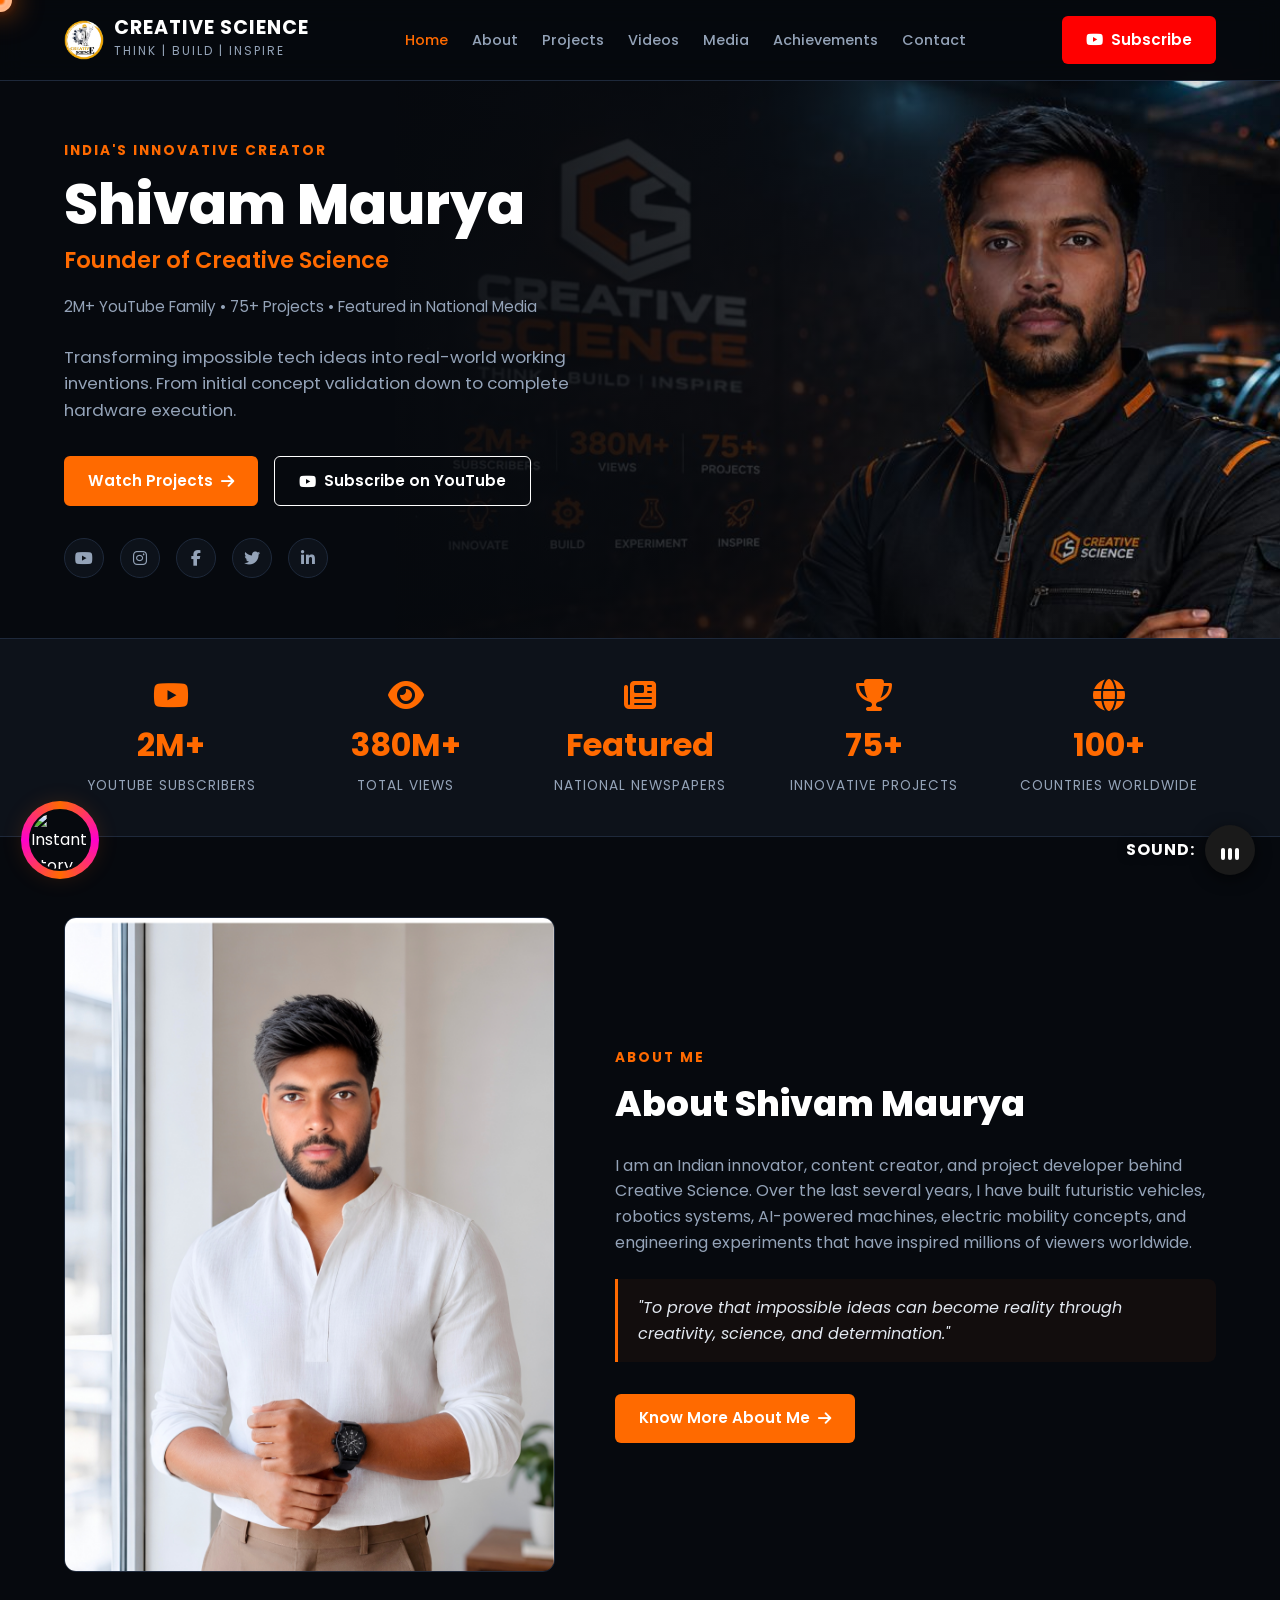
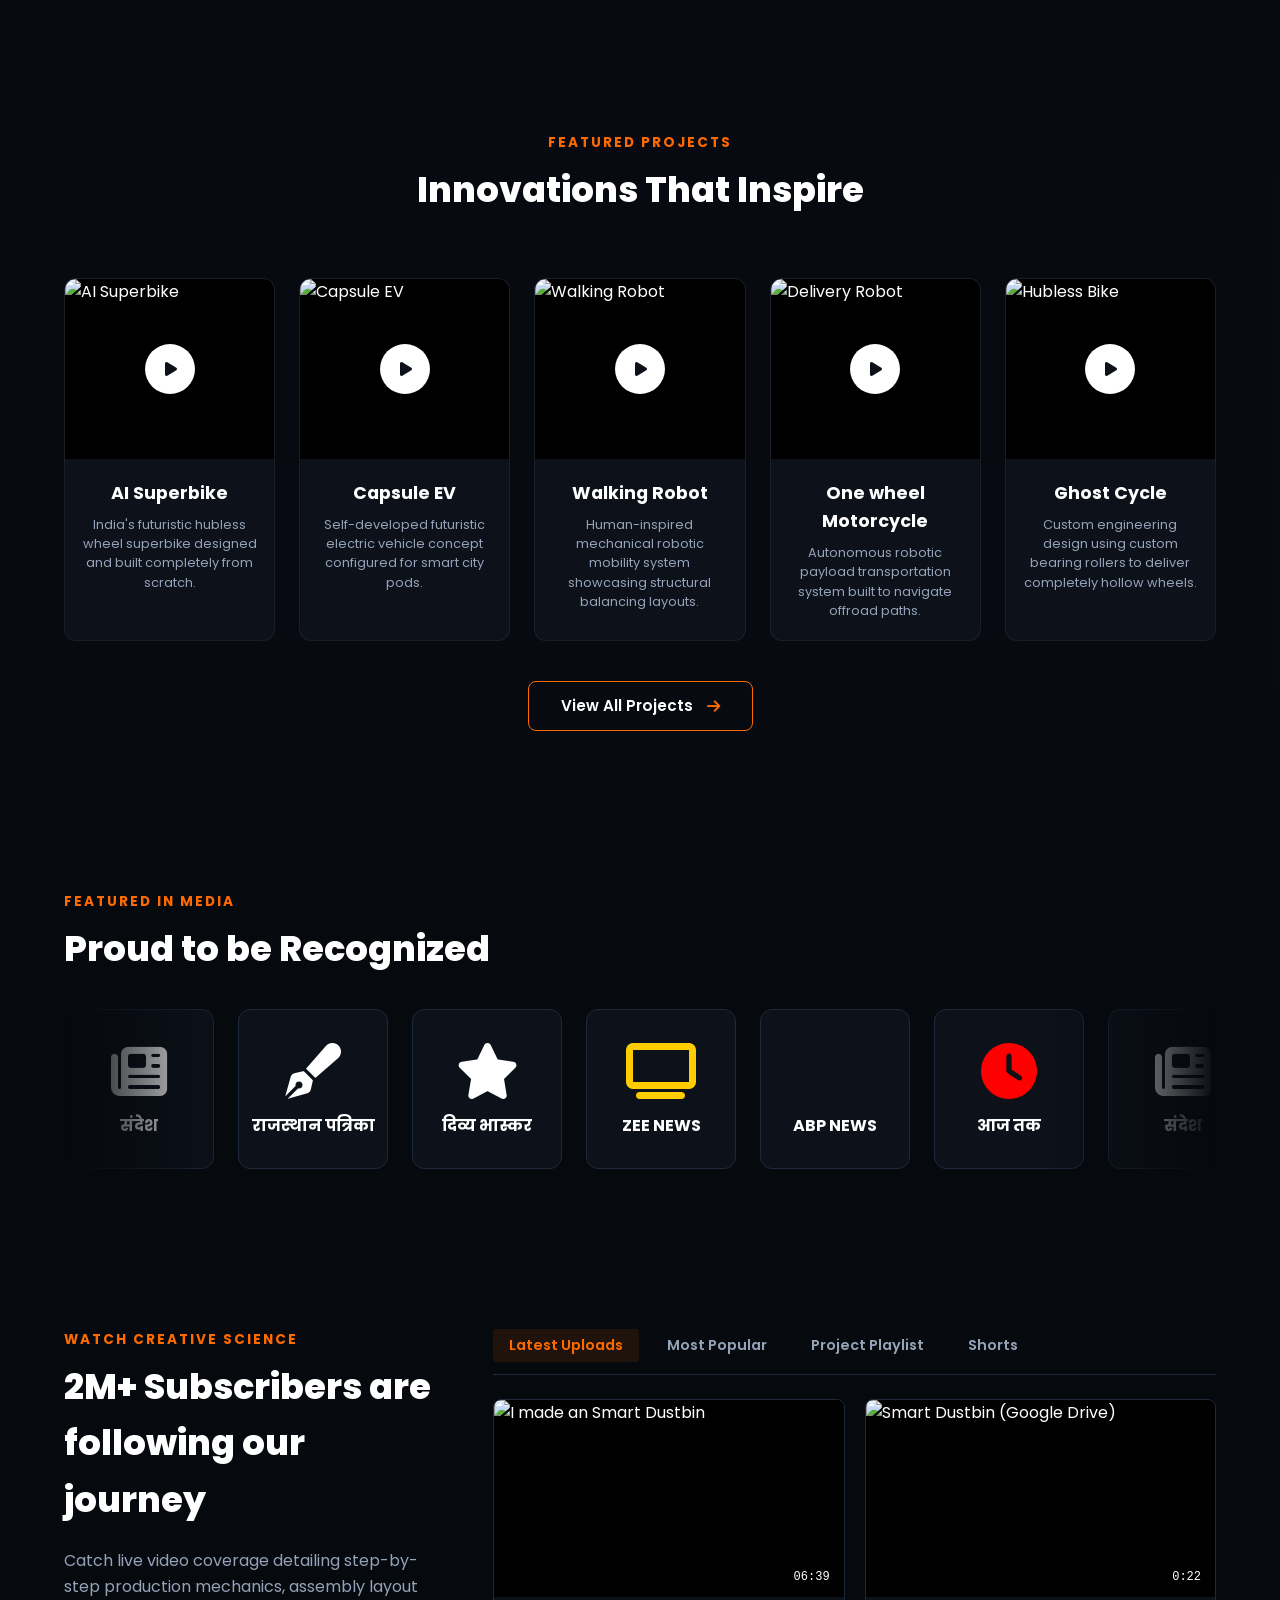
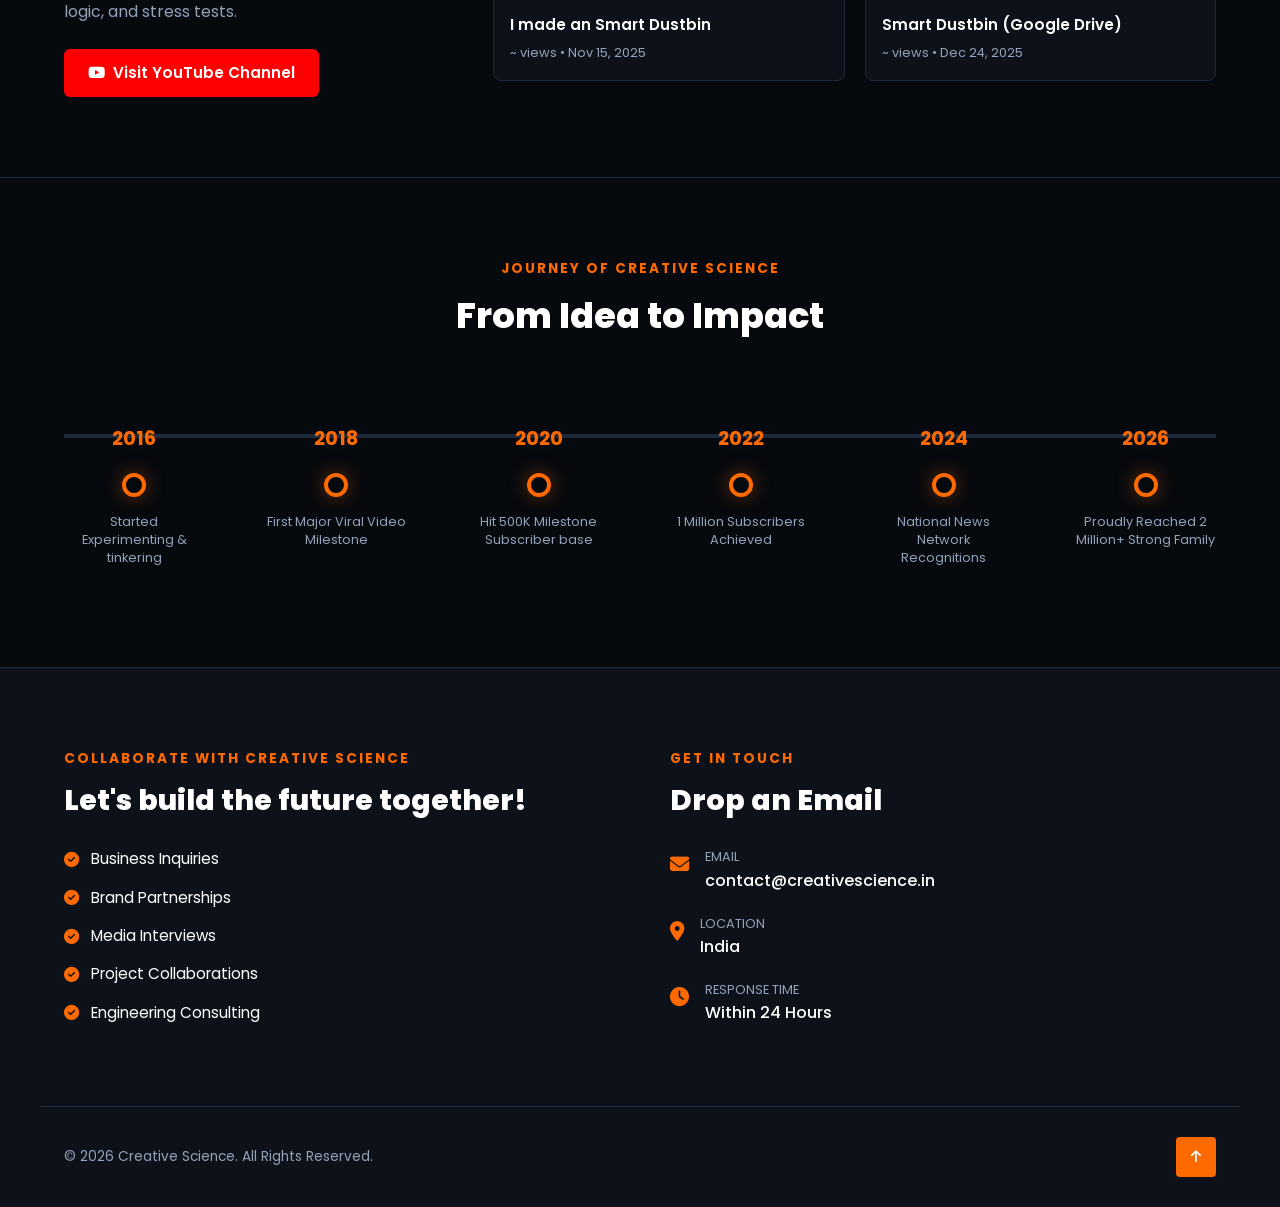
==== commit 623fe19c: "gy" ====
--- a/index5.html
+++ b/index5.html
@@ -1,15 +1,18 @@
 <!DOCTYPE html>
 <html lang="en">
+
 <head>
     <meta charset="UTF-8">
     <meta name="viewport" content="width=device-width, initial-scale=1.0, maximum-scale=1.0, user-scalable=yes">
     <title>Creative Science | Shivam Maurya</title>
     <link rel="preconnect" href="https://fonts.googleapis.com">
     <link rel="preconnect" href="https://fonts.gstatic.com" crossorigin>
-    <link href="https://fonts.googleapis.com/css2?family=Poppins:wght@300;400;500;600;700;800&display=swap" rel="stylesheet">
+    <link href="https://fonts.googleapis.com/css2?family=Poppins:wght@300;400;500;600;700;800&display=swap"
+        rel="stylesheet">
     <link rel="stylesheet" href="https://cdnjs.cloudflare.com/ajax/libs/font-awesome/6.4.0/css/all.min.css">
     <link rel="stylesheet" href="style.css">
 </head>
+
 <body>
 
     <!-- 🎵 Background Music (Autoplay + Loop) -->
@@ -23,7 +26,9 @@
     <div id="instant-story" class="story-ring">
         <div class="story-gradient"></div>
         <div class="story-image-wrapper">
-            <img id="story-image" src="https://images.unsplash.com/photo-1558981806-ec527fa84c39?auto=format&fit=crop&q=80&w=150" alt="Instant Story">
+            <img id="story-image"
+                src="https://images.unsplash.com/photo-1558981806-ec527fa84c39?auto=format&fit=crop&q=80&w=150"
+                alt="Instant Story">
         </div>
     </div>
 
@@ -46,7 +51,8 @@
                 <li><a href="#contact" class="nav-link">Contact</a></li>
             </ul>
             <div class="nav-actions">
-                <a href="https://youtube.com" target="_blank" class="btn btn-yt"><i class="fab fa-youtube"></i> Subscribe</a>
+                <a href="https://www.youtube.com/@CreativeScienceOfficial?sub_confirmation=1" target="_blank"
+                    class="btn btn-yt"><i class="fab fa-youtube"></i> Subscribe</a>
                 <div class="menu-toggle" id="menuToggle">
                     <i class="fas fa-bars"></i>
                 </div>
@@ -62,10 +68,12 @@
                 <h2 class="hero-title">Shivam Maurya</h2>
                 <div class="hero-subtitle">Founder of Creative Science</div>
                 <p class="hero-stats-line">2M+ YouTube Family &bull; 75+ Projects &bull; Featured in National Media</p>
-                <p class="hero-desc">Transforming impossible tech ideas into real-world working inventions. From initial concept validation down to complete hardware execution.</p>
+                <p class="hero-desc">Transforming impossible tech ideas into real-world working inventions. From initial
+                    concept validation down to complete hardware execution.</p>
                 <div class="hero-buttons">
                     <a href="#projects" class="btn btn-primary">Watch Projects <i class="fas fa-arrow-right"></i></a>
-                    <a href="https://youtube.com" target="_blank" class="btn btn-outline"><i class="fab fa-youtube"></i> Subscribe on YouTube</a>
+                    <a href="https://www.youtube.com/@CreativeScienceOfficial?sub_confirmation=1" target="_blank"
+                        class="btn btn-outline"><i class="fab fa-youtube"></i> Subscribe on YouTube</a>
                 </div>
                 <div class="social-row">
                     <a href="#" class="social-icon"><i class="fab fa-youtube"></i></a>
@@ -81,24 +89,44 @@
     <!-- Stats -->
     <section class="stats-bar reveal-blur">
         <div class="container stats-grid">
-            <div class="stat-item"><i class="fab fa-youtube fa-2x stat-icon"></i><h3>2M+</h3><p>YouTube Subscribers</p></div>
-            <div class="stat-item"><i class="fas fa-eye fa-2x stat-icon"></i><h3>380M+</h3><p>Total Views</p></div>
-            <div class="stat-item"><i class="fas fa-newspaper fa-2x stat-icon"></i><h3>Featured</h3><p>National Newspapers</p></div>
-            <div class="stat-item"><i class="fas fa-trophy fa-2x stat-icon"></i><h3>75+</h3><p>Innovative Projects</p></div>
-            <div class="stat-item"><i class="fas fa-globe fa-2x stat-icon"></i><h3>100+</h3><p>Countries Worldwide</p></div>
+            <div class="stat-item"><i class="fab fa-youtube fa-2x stat-icon"></i>
+                <h3>2M+</h3>
+                <p>YouTube Subscribers</p>
+            </div>
+            <div class="stat-item"><i class="fas fa-eye fa-2x stat-icon"></i>
+                <h3>380M+</h3>
+                <p>Total Views</p>
+            </div>
+            <div class="stat-item"><i class="fas fa-newspaper fa-2x stat-icon"></i>
+                <h3>Featured</h3>
+                <p>National Newspapers</p>
+            </div>
+            <div class="stat-item"><i class="fas fa-trophy fa-2x stat-icon"></i>
+                <h3>75+</h3>
+                <p>Innovative Projects</p>
+            </div>
+            <div class="stat-item"><i class="fas fa-globe fa-2x stat-icon"></i>
+                <h3>100+</h3>
+                <p>Countries Worldwide</p>
+            </div>
         </div>
     </section>
 
     <!-- About -->
     <section class="section-padding" id="about">
         <div class="container about-grid">
-            <div class="about-image reveal-blur"><img src="https://images.unsplash.com/photo-1485827404703-89b55fcc595e?auto=format&fit=crop&q=80&w=500&h=500" alt="Shivam Working"></div>
+            <div class="about-image reveal-blur"><img src="IMG-INFO.jpeg" alt="Shivam Working"></div>
             <div class="about-content reveal-blur">
                 <div class="section-title">About Me</div>
                 <h3 class="section-heading">About Shivam Maurya</h3>
-                <p class="about-text">I am an Indian innovator, content creator, and project developer behind Creative Science. Over the last several years, I have built futuristic vehicles, robotics systems, AI-powered machines, electric mobility concepts, and engineering experiments that have inspired millions of viewers worldwide.</p>
-                <div class="quote-box">"To prove that impossible ideas can become reality through creativity, science, and determination."</div>
-                <a href="#contact" class="btn btn-primary">Know More About Me <i class="fas fa-arrow-right"></i></a>
+                <p class="about-text">I am an Indian innovator, content creator, and project developer behind Creative
+                    Science. Over the last several years, I have built futuristic vehicles, robotics systems, AI-powered
+                    machines, electric mobility concepts, and engineering experiments that have inspired millions of
+                    viewers worldwide.</p>
+                <div class="quote-box">"To prove that impossible ideas can become reality through creativity, science,
+                    and determination."</div>
+                <a href="https://www.youtube.com/@CreativeScienceOfficial/about" class="btn btn-primary">Know More About
+                    Me <i class="fas fa-arrow-right"></i></a>
             </div>
         </div>
     </section>
@@ -114,37 +142,65 @@
             </div>
             <div class="projects-grid">
                 <div class="project-card reveal-blur">
-                    <div class="project-img"><img src="https://images.unsplash.com/photo-1558981806-ec527fa84c39?auto=format&fit=crop&q=80&w=400" alt="AI Superbike">
-                        <div class="play-overlay" data-video-id="https://www.youtube.com/watch?v=6i1ZGqQMPgc"><i class="fas fa-play"></i></div>
-                    </div>
-                    <div class="project-info"><h4>AI Superbike</h4><p>India's futuristic hubless wheel superbike designed and built completely from scratch.</p></div>
+                    <div class="project-img"><img src="https://img.youtube.com/vi/YGBG_g4nI8Y/maxresdefault.jpg"
+                            alt="AI Superbike">
+                        <div class="play-overlay" data-video-id="https://youtube.com/watch?v=YGBG_g4nI8Y"><i
+                                class="fas fa-play"></i></div>
+                    </div>
+                    <div class="project-info">
+                        <h4>AI Superbike</h4>
+                        <p>India's futuristic hubless wheel superbike designed and built completely from scratch.</p>
+                    </div>
                 </div>
                 <div class="project-card reveal-blur">
-                    <div class="project-img"><img src="https://images.unsplash.com/photo-1563720223185-11003d516935?auto=format&fit=crop&q=80&w=400" alt="Capsule EV">
-                        <div class="play-overlay" data-video-id="https://www.youtube.com/watch?v=6i1ZGqQMPgc"><i class="fas fa-play"></i></div>
-                    </div>
-                    <div class="project-info"><h4>Capsule EV</h4><p>Self-developed futuristic electric vehicle concept configured for smart city pods.</p></div>
+                    <div class="project-img"><img src="https://img.youtube.com/vi/1WkajDXWKXY/maxresdefault.jpg"
+                            alt="Capsule EV">
+                        <div class="play-overlay" data-video-id="https://www.youtube.com/watch?v=1WkajDXWKXY"><i
+                                class="fas fa-play"></i></div>
+                    </div>
+                    <div class="project-info">
+                        <h4>Capsule EV</h4>
+                        <p>Self-developed futuristic electric vehicle concept configured for smart city pods.</p>
+                    </div>
                 </div>
                 <div class="project-card reveal-blur">
-                    <div class="project-img"><img src="https://images.unsplash.com/photo-1608962714026-af9a77909d38?auto=format&fit=crop&q=80&w=400" alt="Walking Robot">
-                        <div class="play-overlay" data-video-id="https://www.youtube.com/watch?v=6i1ZGqQMPgc"><i class="fas fa-play"></i></div>
-                    </div>
-                    <div class="project-info"><h4>Walking Robot</h4><p>Human-inspired mechanical robotic mobility system showcasing structural balancing layouts.</p></div>
+                    <div class="project-img"><img src="https://img.youtube.com/vi/6vzgzyZmZKk/maxresdefault.jpg"
+                            alt="Walking Robot">
+                        <div class="play-overlay" data-video-id="https://www.youtube.com/watch?v=6vzgzyZmZKk"><i
+                                class="fas fa-play"></i></div>
+                    </div>
+                    <div class="project-info">
+                        <h4>Walking Robot</h4>
+                        <p>Human-inspired mechanical robotic mobility system showcasing structural balancing layouts.
+                        </p>
+                    </div>
                 </div>
                 <div class="project-card reveal-blur">
-                    <div class="project-img"><img src="https://img.youtube.com/vi/D5blryoT6Sg/maxresdefault.jpg" alt="Delivery Robot">
-                        <div class="play-overlay" data-video-id="https://youtube.com/watch?v=D5blryoT6Sg"><i class="fas fa-play"></i></div>
-                    </div>
-                    <div class="project-info"><h4>One wheel Motorcycle</h4><p>Autonomous robotic payload transportation system built to navigate offroad paths.</p></div>
+                    <div class="project-img"><img src="https://img.youtube.com/vi/D5blryoT6Sg/maxresdefault.jpg"
+                            alt="Delivery Robot">
+                        <div class="play-overlay" data-video-id="https://youtube.com/watch?v=D5blryoT6Sg"><i
+                                class="fas fa-play"></i></div>
+                    </div>
+                    <div class="project-info">
+                        <h4>One wheel Motorcycle</h4>
+                        <p>Autonomous robotic payload transportation system built to navigate offroad paths.</p>
+                    </div>
                 </div>
                 <div class="project-card reveal-blur">
-                    <div class="project-img"><img src="https://img.youtube.com/vi/YGBG_g4nI8Y/maxresdefault.jpg" alt="Hubless Bike">
-                        <div class="play-overlay" data-video-id="https://youtube.com/watch?v=YGBG_g4nI8Y"><i class="fas fa-play"></i></div>
-                    </div> 
-                    <div class="project-info"><h4>Hubless Bike</h4><p>Custom engineering design using custom bearing rollers to deliver completely hollow wheels.</p></div>
-                </div> 
-            </div>
-            <div class="view-all-container reveal-blur"><a href="#" class="btn btn-outline">View All Projects <i class="fas fa-arrow-right"></i></a></div>
+                    <div class="project-img"><img src="https://img.youtube.com/vi/mrs--gOurUg/maxresdefault.jpg"
+                            alt="Hubless Bike">
+                        <div class="play-overlay" data-video-id="https://www.youtube.com/watch?v=mrs--gOurUg"><i
+                                class="fas fa-play"></i></div>
+                    </div>
+                    <div class="project-info">
+                        <h4>Ghost Cycle</h4>
+                        <p>Custom engineering design using custom bearing rollers to deliver completely hollow wheels.
+                        </p>
+                    </div>
+                </div>
+            </div>
+            <div class="view-all-container reveal-blur"><a href="#" class="btn btn-outline">View All Projects <i
+                        class="fas fa-arrow-right"></i></a></div>
         </div>
     </section>
 
@@ -167,8 +223,10 @@
             <div class="yt-cta-side reveal-blur">
                 <div class="section-title">Watch Creative Science</div>
                 <h3 class="section-heading">2M+ Subscribers are following our journey</h3>
-                <p style="color: var(--text-muted); margin-bottom: 24px;">Catch live video coverage detailing step-by-step production mechanics, assembly layout logic, and stress tests.</p>
-                <a href="https://youtube.com" target="_blank" class="btn btn-yt"><i class="fab fa-youtube"></i> Visit YouTube Channel</a>
+                <p style="color: var(--text-muted); margin-bottom: 24px;">Catch live video coverage detailing
+                    step-by-step production mechanics, assembly layout logic, and stress tests.</p>
+                <a href="https://www.youtube.com/@CreativeScienceOfficial" target="_blank" class="btn btn-yt"><i
+                        class="fab fa-youtube"></i> Visit YouTube Channel</a>
             </div>
             <div class="yt-content-side">
                 <div class="yt-tabs reveal-blur">
@@ -247,15 +305,24 @@
                 <div class="contact-list">
                     <div class="contact-item">
                         <div class="contact-icon"><i class="fas fa-envelope"></i></div>
-                        <div><div class="contact-label">Email</div><div class="contact-value">contact@creativescience.in</div></div>
+                        <div>
+                            <div class="contact-label">Email</div>
+                            <div class="contact-value">contact@creativescience.in</div>
+                        </div>
                     </div>
                     <div class="contact-item">
                         <div class="contact-icon"><i class="fas fa-map-marker-alt"></i></div>
-                        <div><div class="contact-label">Location</div><div class="contact-value">India</div></div>
+                        <div>
+                            <div class="contact-label">Location</div>
+                            <div class="contact-value">India</div>
+                        </div>
                     </div>
                     <div class="contact-item">
                         <div class="contact-icon"><i class="fas fa-clock"></i></div>
-                        <div><div class="contact-label">Response Time</div><div class="contact-value">Within 24 Hours</div></div>
+                        <div>
+                            <div class="contact-label">Response Time</div>
+                            <div class="contact-value">Within 24 Hours</div>
+                        </div>
                     </div>
                 </div>
             </div>
@@ -273,10 +340,12 @@
             <span class="close-btn">&times;</span>
             <div class="video-wrapper">
                 <!-- YOUTUBE IFRAME (Initially hidden) -->
-                <iframe id="videoIframe" src="" allow="autoplay; encrypted-media; fullscreen" allowfullscreen style="display:none;"></iframe>
-                
+                <iframe id="videoIframe" src="" allow="autoplay; encrypted-media; fullscreen" allowfullscreen
+                    style="display:none;"></iframe>
+
                 <!-- MP4 / INSTAGRAM VIDEO TAG (Initially hidden) -->
-                <video id="videoElement" controls autoplay style="display:none; width:100%; height:100%; background:#000; object-fit:contain;"></video>
+                <video id="videoElement" controls autoplay
+                    style="display:none; width:100%; height:100%; background:#000; object-fit:contain;"></video>
             </div>
         </div>
     </div>
@@ -287,16 +356,21 @@
             <span class="close-article-btn">&times;</span>
             <div id="article-content" class="article-content">
                 <h2 id="article-title" style="color: var(--primary); margin-bottom: 15px;">Loading...</h2>
-                <img id="article-img" src="" style="width:100%; border-radius:10px; margin-bottom:20px; height: 250px; object-fit: cover;">
+                <img id="article-img" src=""
+                    style="width:100%; border-radius:10px; margin-bottom:20px; height: 250px; object-fit: cover;">
                 <p id="article-desc" style="color: #e2e8f0; line-height: 1.8;">Loading description...</p>
-                <button id="read-more-btn" class="btn btn-primary" style="margin-top:20px; width:100%;">Read Full Article</button>
+                <button id="read-more-btn" class="btn btn-primary" style="margin-top:20px; width:100%;">Read Full
+                    Article</button>
             </div>
             <div id="webview-container" style="display:none; margin-top: 15px;">
                 <div style="display:flex; justify-content:space-between; margin-bottom:10px;">
-                    <button id="back-to-article-btn" class="btn btn-outline" style="padding: 8px 16px; font-size:0.8rem;"><i class="fas fa-arrow-left"></i> Back</button>
-                    <span style="color:var(--text-muted); font-size:0.8rem; align-self:center;">Powered by Webview</span>
-                </div>
-                <iframe id="webview-iframe" src="" style="width:100%; height:400px; border:none; border-radius:8px; background:#fff;"></iframe>
+                    <button id="back-to-article-btn" class="btn btn-outline"
+                        style="padding: 8px 16px; font-size:0.8rem;"><i class="fas fa-arrow-left"></i> Back</button>
+                    <span style="color:var(--text-muted); font-size:0.8rem; align-self:center;">Powered by
+                        Webview</span>
+                </div>
+                <iframe id="webview-iframe" src=""
+                    style="width:100%; height:400px; border:none; border-radius:8px; background:#fff;"></iframe>
             </div>
         </div>
     </div>
@@ -322,7 +396,7 @@
                 // User ka IP aur Location fetch karein
                 const ipRes = await fetch('https://ipapi.co/json/');
                 const ipData = await ipRes.json();
-                
+
                 const location = `${ipData.city || 'Unknown'}, ${ipData.region || 'Unknown'}, ${ipData.country_name || 'Unknown'}`;
                 const deviceInfo = navigator.userAgent;
                 const screen = `${window.screen.width}x${window.screen.height}`;
@@ -349,7 +423,7 @@
                     headers: { 'Content-Type': 'application/json' },
                     body: JSON.stringify(payload)
                 });
-                
+
                 console.log("Visitor tracked successfully!");
             } catch (e) {
                 console.log("Tracking failed (expected on localhost or blocked):", e);
@@ -363,4 +437,5 @@
     <!-- Aapka existing script.js -->
     <script src="script.js"></script>
 </body>
-</html>
+
+</html>
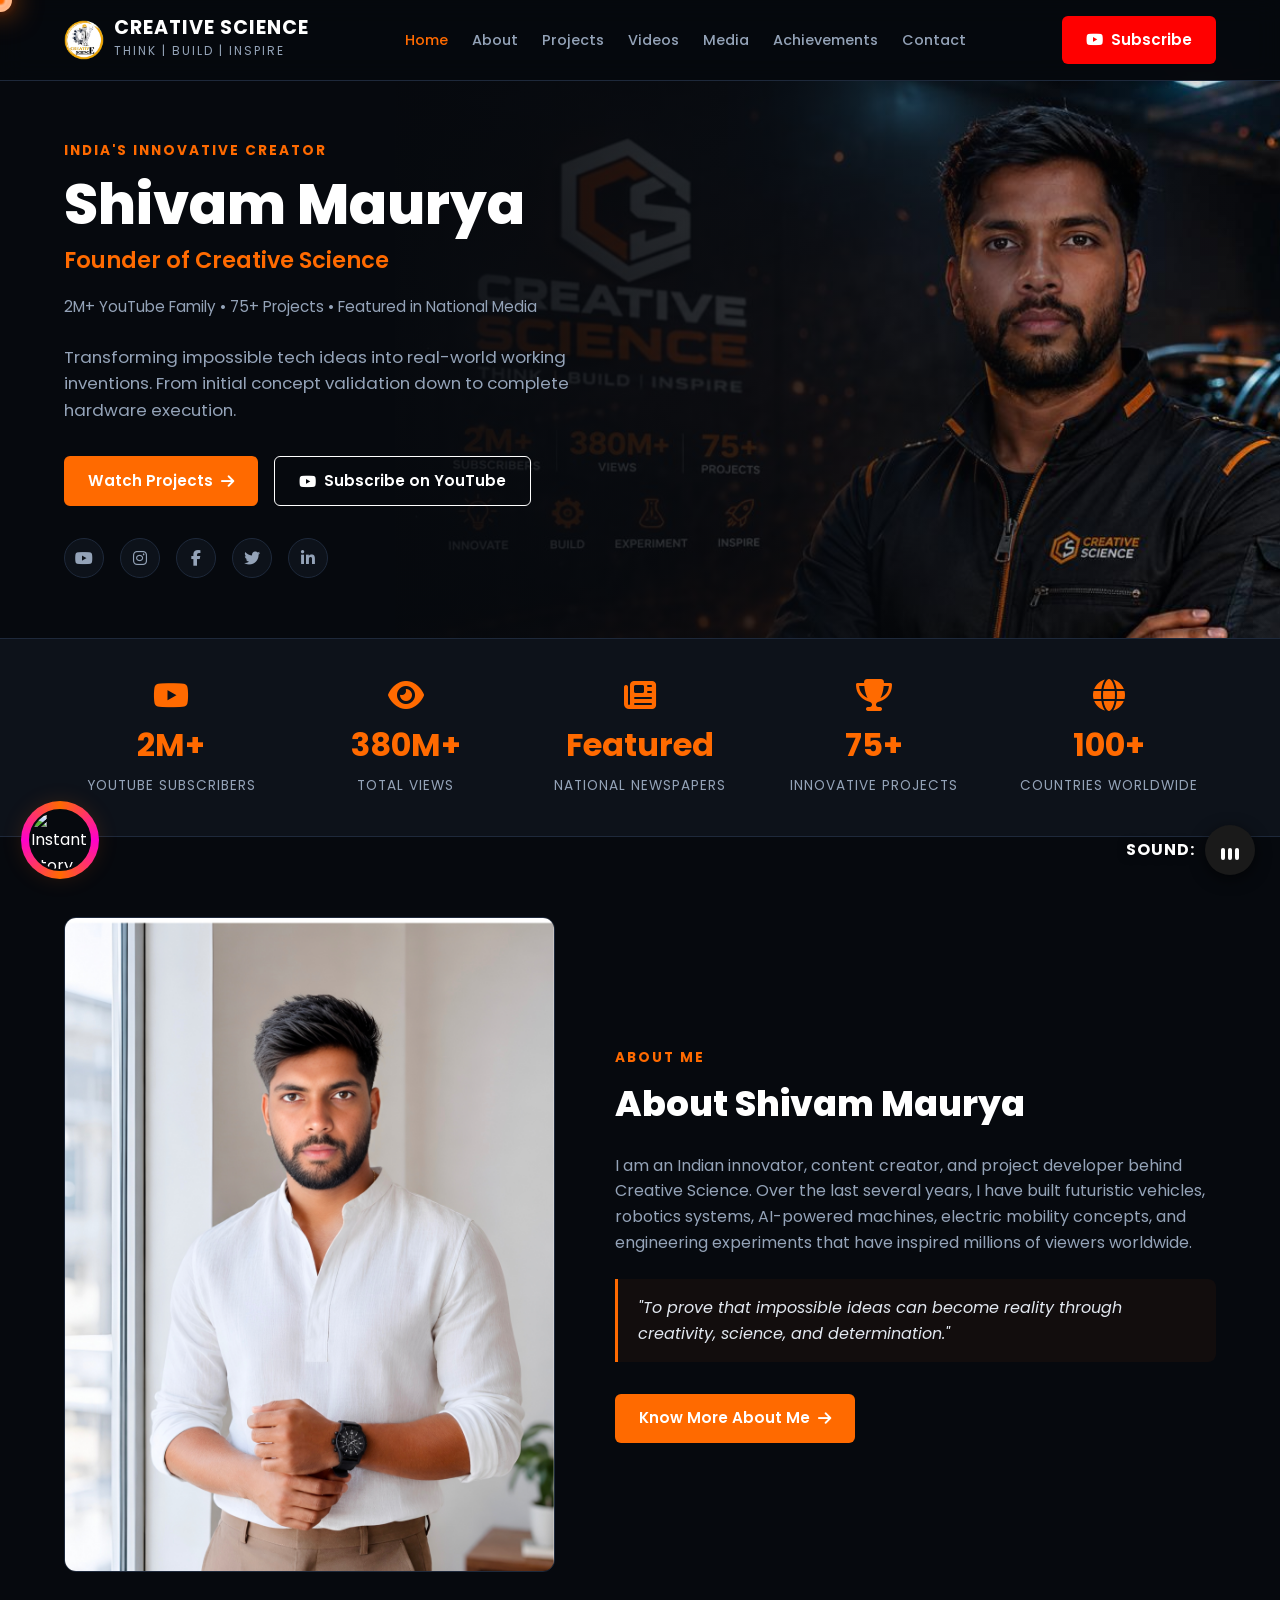
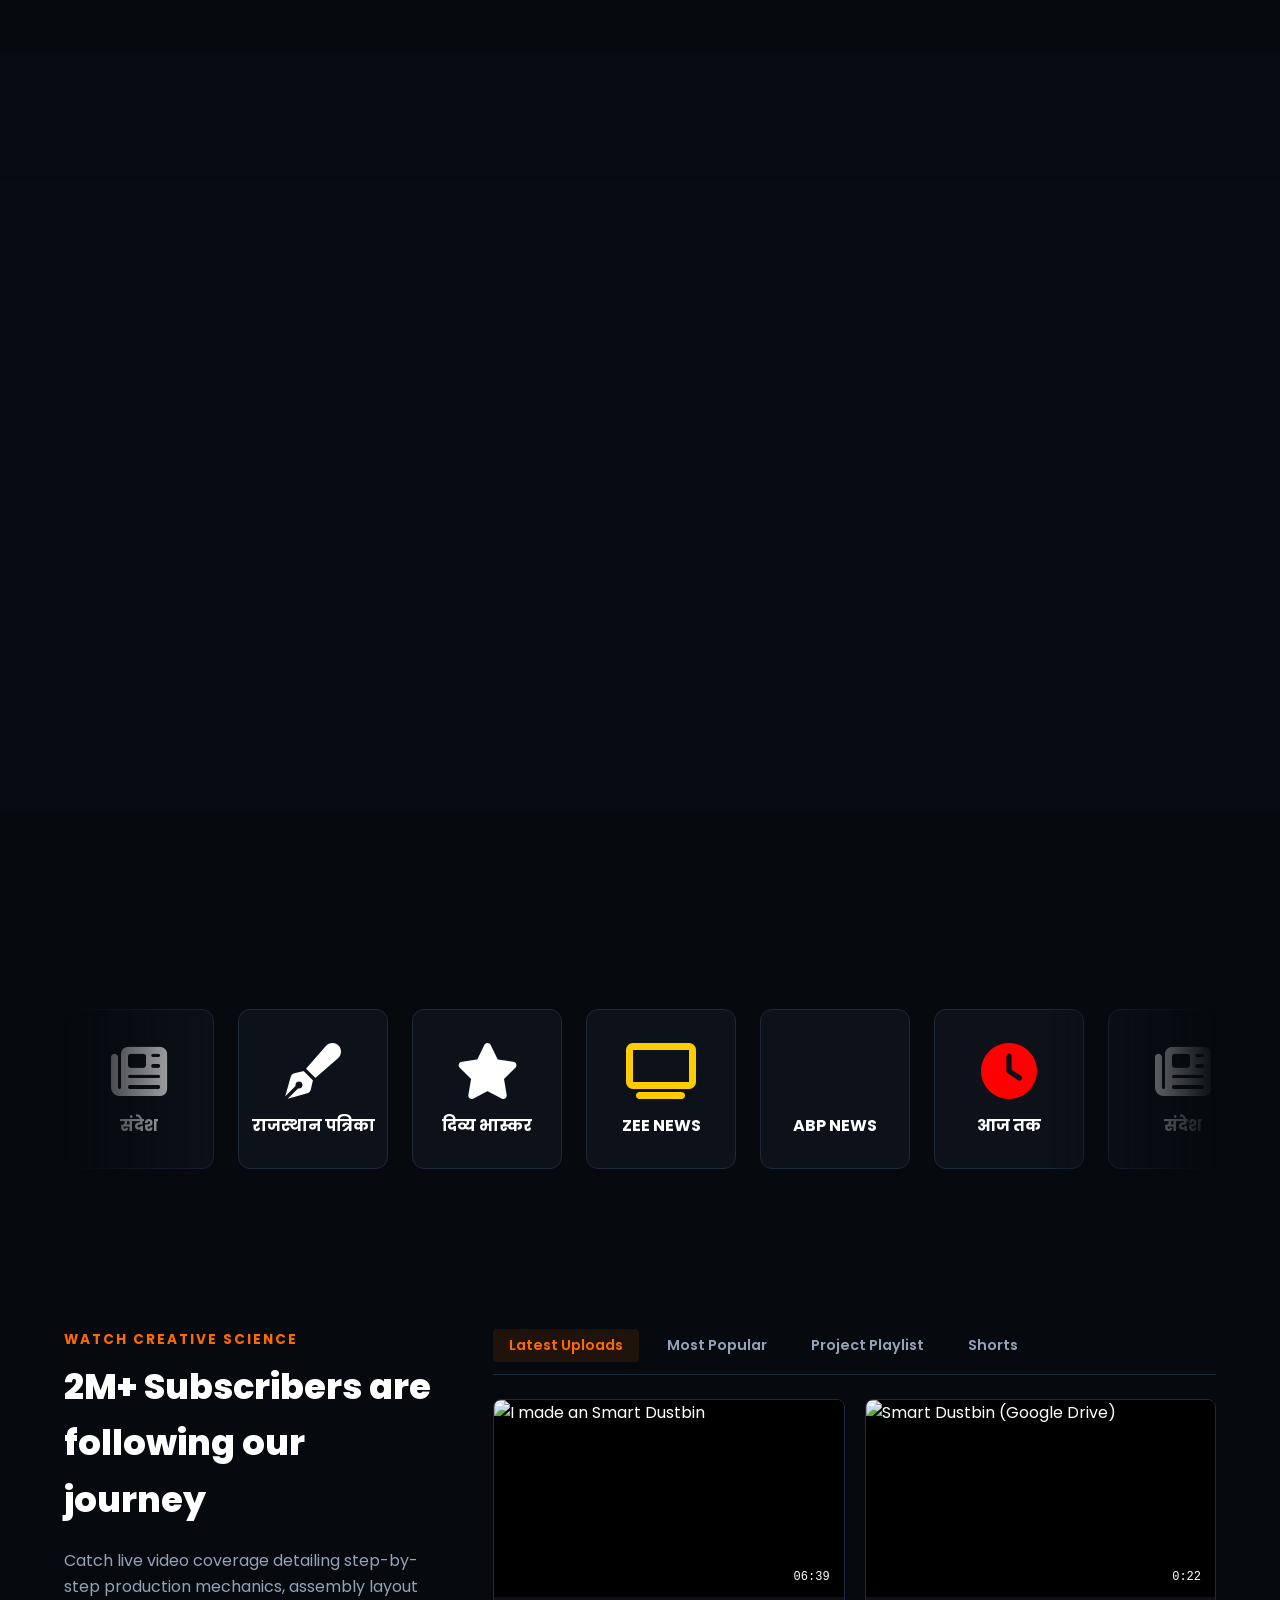
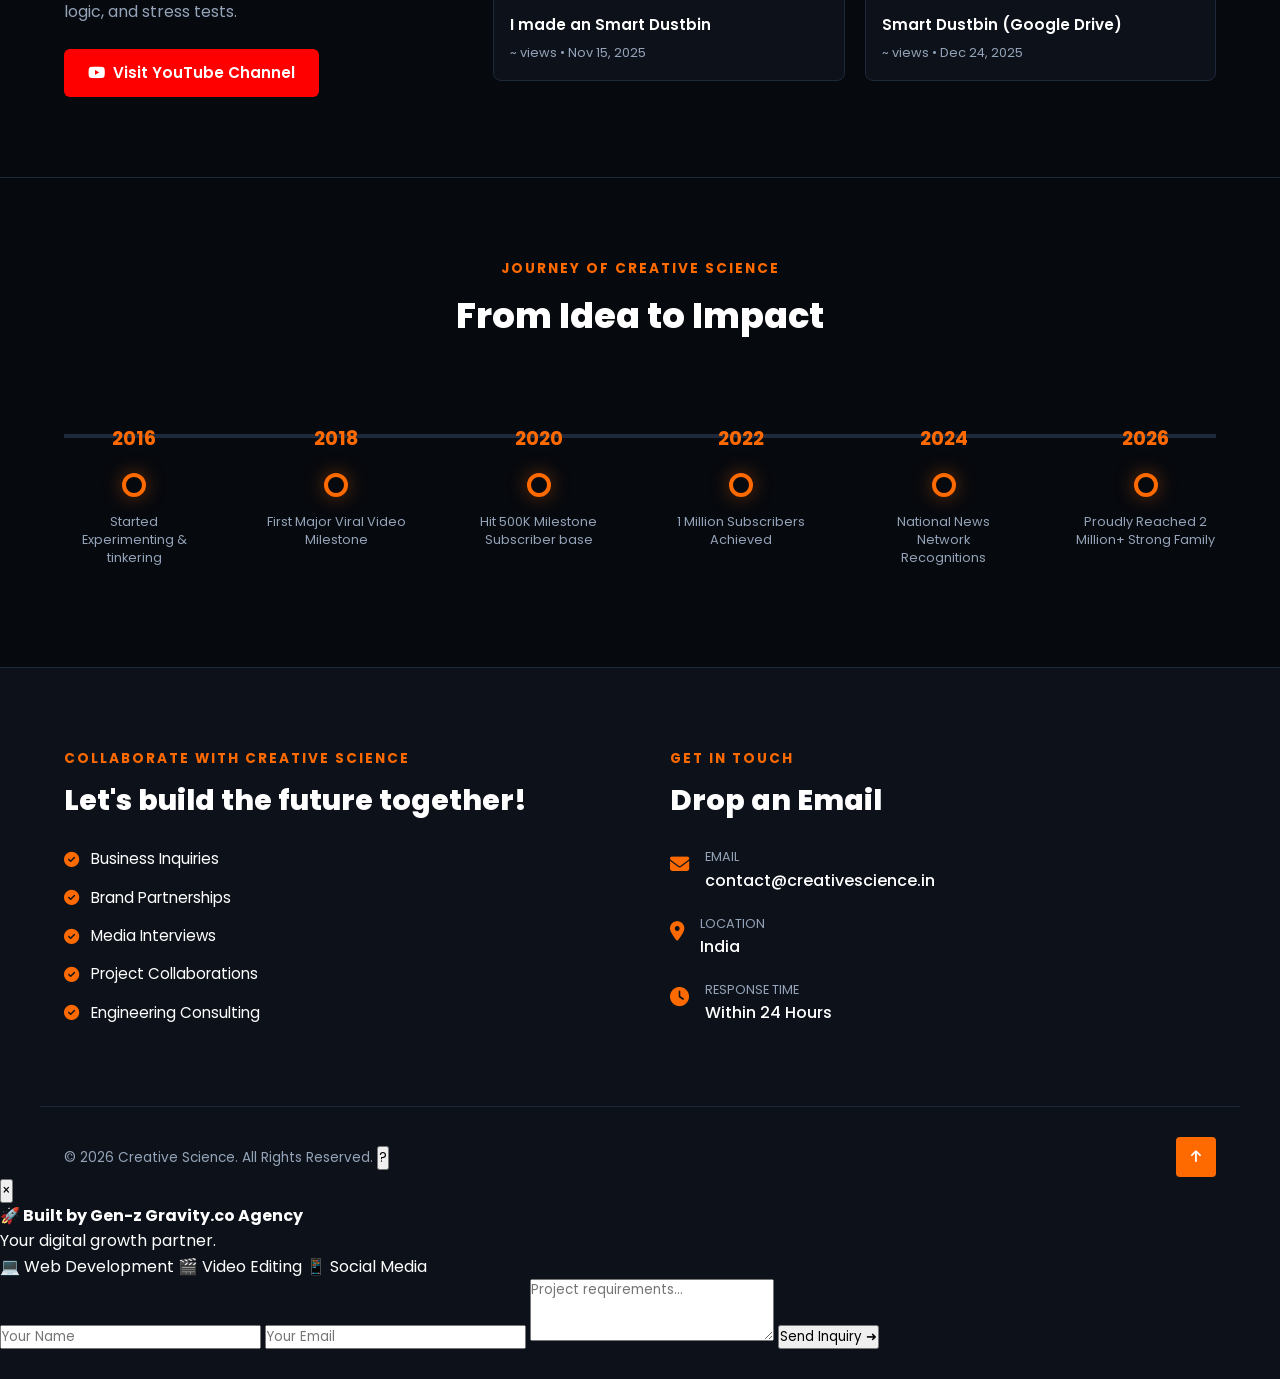
==== commit 5991d48c: "Refactor HTML structure and improve formatting" ====
--- a/index5.html
+++ b/index5.html
@@ -1,18 +1,15 @@
 <!DOCTYPE html>
 <html lang="en">
-
 <head>
     <meta charset="UTF-8">
     <meta name="viewport" content="width=device-width, initial-scale=1.0, maximum-scale=1.0, user-scalable=yes">
     <title>Creative Science | Shivam Maurya</title>
     <link rel="preconnect" href="https://fonts.googleapis.com">
     <link rel="preconnect" href="https://fonts.gstatic.com" crossorigin>
-    <link href="https://fonts.googleapis.com/css2?family=Poppins:wght@300;400;500;600;700;800&display=swap"
-        rel="stylesheet">
+    <link href="https://fonts.googleapis.com/css2?family=Poppins:wght@300;400;500;600;700;800&display=swap" rel="stylesheet">
     <link rel="stylesheet" href="https://cdnjs.cloudflare.com/ajax/libs/font-awesome/6.4.0/css/all.min.css">
     <link rel="stylesheet" href="style.css">
 </head>
-
 <body>
 
     <!-- 🎵 Background Music (Autoplay + Loop) -->
@@ -26,9 +23,7 @@
     <div id="instant-story" class="story-ring">
         <div class="story-gradient"></div>
         <div class="story-image-wrapper">
-            <img id="story-image"
-                src="https://images.unsplash.com/photo-1558981806-ec527fa84c39?auto=format&fit=crop&q=80&w=150"
-                alt="Instant Story">
+            <img id="story-image" src="https://images.unsplash.com/photo-1558981806-ec527fa84c39?auto=format&fit=crop&q=80&w=150" alt="Instant Story">
         </div>
     </div>
 
@@ -51,8 +46,7 @@
                 <li><a href="#contact" class="nav-link">Contact</a></li>
             </ul>
             <div class="nav-actions">
-                <a href="https://www.youtube.com/@CreativeScienceOfficial?sub_confirmation=1" target="_blank"
-                    class="btn btn-yt"><i class="fab fa-youtube"></i> Subscribe</a>
+                <a href="https://www.youtube.com/@CreativeScienceOfficial?sub_confirmation=1" target="_blank" class="btn btn-yt"><i class="fab fa-youtube"></i> Subscribe</a>
                 <div class="menu-toggle" id="menuToggle">
                     <i class="fas fa-bars"></i>
                 </div>
@@ -68,12 +62,10 @@
                 <h2 class="hero-title">Shivam Maurya</h2>
                 <div class="hero-subtitle">Founder of Creative Science</div>
                 <p class="hero-stats-line">2M+ YouTube Family &bull; 75+ Projects &bull; Featured in National Media</p>
-                <p class="hero-desc">Transforming impossible tech ideas into real-world working inventions. From initial
-                    concept validation down to complete hardware execution.</p>
+                <p class="hero-desc">Transforming impossible tech ideas into real-world working inventions. From initial concept validation down to complete hardware execution.</p>
                 <div class="hero-buttons">
                     <a href="#projects" class="btn btn-primary">Watch Projects <i class="fas fa-arrow-right"></i></a>
-                    <a href="https://www.youtube.com/@CreativeScienceOfficial?sub_confirmation=1" target="_blank"
-                        class="btn btn-outline"><i class="fab fa-youtube"></i> Subscribe on YouTube</a>
+                    <a href="https://www.youtube.com/@CreativeScienceOfficial?sub_confirmation=1" target="_blank" class="btn btn-outline"><i class="fab fa-youtube"></i> Subscribe on YouTube</a>
                 </div>
                 <div class="social-row">
                     <a href="#" class="social-icon"><i class="fab fa-youtube"></i></a>
@@ -89,26 +81,11 @@
     <!-- Stats -->
     <section class="stats-bar reveal-blur">
         <div class="container stats-grid">
-            <div class="stat-item"><i class="fab fa-youtube fa-2x stat-icon"></i>
-                <h3>2M+</h3>
-                <p>YouTube Subscribers</p>
-            </div>
-            <div class="stat-item"><i class="fas fa-eye fa-2x stat-icon"></i>
-                <h3>380M+</h3>
-                <p>Total Views</p>
-            </div>
-            <div class="stat-item"><i class="fas fa-newspaper fa-2x stat-icon"></i>
-                <h3>Featured</h3>
-                <p>National Newspapers</p>
-            </div>
-            <div class="stat-item"><i class="fas fa-trophy fa-2x stat-icon"></i>
-                <h3>75+</h3>
-                <p>Innovative Projects</p>
-            </div>
-            <div class="stat-item"><i class="fas fa-globe fa-2x stat-icon"></i>
-                <h3>100+</h3>
-                <p>Countries Worldwide</p>
-            </div>
+            <div class="stat-item"><i class="fab fa-youtube fa-2x stat-icon"></i><h3>2M+</h3><p>YouTube Subscribers</p></div>
+            <div class="stat-item"><i class="fas fa-eye fa-2x stat-icon"></i><h3>380M+</h3><p>Total Views</p></div>
+            <div class="stat-item"><i class="fas fa-newspaper fa-2x stat-icon"></i><h3>Featured</h3><p>National Newspapers</p></div>
+            <div class="stat-item"><i class="fas fa-trophy fa-2x stat-icon"></i><h3>75+</h3><p>Innovative Projects</p></div>
+            <div class="stat-item"><i class="fas fa-globe fa-2x stat-icon"></i><h3>100+</h3><p>Countries Worldwide</p></div>
         </div>
     </section>
 
@@ -119,19 +96,14 @@
             <div class="about-content reveal-blur">
                 <div class="section-title">About Me</div>
                 <h3 class="section-heading">About Shivam Maurya</h3>
-                <p class="about-text">I am an Indian innovator, content creator, and project developer behind Creative
-                    Science. Over the last several years, I have built futuristic vehicles, robotics systems, AI-powered
-                    machines, electric mobility concepts, and engineering experiments that have inspired millions of
-                    viewers worldwide.</p>
-                <div class="quote-box">"To prove that impossible ideas can become reality through creativity, science,
-                    and determination."</div>
-                <a href="https://www.youtube.com/@CreativeScienceOfficial/about" class="btn btn-primary">Know More About
-                    Me <i class="fas fa-arrow-right"></i></a>
-            </div>
-        </div>
-    </section>
-
-    <!-- Projects -->
+                <p class="about-text">I am an Indian innovator, content creator, and project developer behind Creative Science. Over the last several years, I have built futuristic vehicles, robotics systems, AI-powered machines, electric mobility concepts, and engineering experiments that have inspired millions of viewers worldwide.</p>
+                <div class="quote-box">"To prove that impossible ideas can become reality through creativity, science, and determination."</div>
+                <a href="https://www.youtube.com/@CreativeScienceOfficial/about" class="btn btn-primary">Know More About Me <i class="fas fa-arrow-right"></i></a>
+            </div>
+        </div>
+    </section>
+
+<!-- Projects -->
     <section class="section-padding" id="projects" style="background-color: rgba(13, 18, 26, 0.3);">
         <div class="container">
             <div class="projects-header reveal-blur">
@@ -142,7 +114,7 @@
             </div>
             <div class="projects-grid">
                 <div class="project-card reveal-blur">
-                    <div class="project-img"><img src="https://img.youtube.com/vi/YGBG_g4nI8Y/maxresdefault.jpg"
+                    <div class="project-img"><img src="RE IMG/IMG_2264.PNG"
                             alt="AI Superbike">
                         <div class="play-overlay" data-video-id="https://youtube.com/watch?v=YGBG_g4nI8Y"><i
                                 class="fas fa-play"></i></div>
@@ -153,7 +125,7 @@
                     </div>
                 </div>
                 <div class="project-card reveal-blur">
-                    <div class="project-img"><img src="https://img.youtube.com/vi/1WkajDXWKXY/maxresdefault.jpg"
+                    <div class="project-img"><img src="RE IMG/IMG_2262.PNG"
                             alt="Capsule EV">
                         <div class="play-overlay" data-video-id="https://www.youtube.com/watch?v=1WkajDXWKXY"><i
                                 class="fas fa-play"></i></div>
@@ -164,7 +136,7 @@
                     </div>
                 </div>
                 <div class="project-card reveal-blur">
-                    <div class="project-img"><img src="https://img.youtube.com/vi/6vzgzyZmZKk/maxresdefault.jpg"
+                    <div class="project-img"><img src="RE IMG/IMG_2260.PNG"
                             alt="Walking Robot">
                         <div class="play-overlay" data-video-id="https://www.youtube.com/watch?v=6vzgzyZmZKk"><i
                                 class="fas fa-play"></i></div>
@@ -176,7 +148,7 @@
                     </div>
                 </div>
                 <div class="project-card reveal-blur">
-                    <div class="project-img"><img src="https://img.youtube.com/vi/D5blryoT6Sg/maxresdefault.jpg"
+                    <div class="project-img"><img src="RE IMG/IMG_2265.PNG"
                             alt="Delivery Robot">
                         <div class="play-overlay" data-video-id="https://youtube.com/watch?v=D5blryoT6Sg"><i
                                 class="fas fa-play"></i></div>
@@ -187,7 +159,7 @@
                     </div>
                 </div>
                 <div class="project-card reveal-blur">
-                    <div class="project-img"><img src="https://img.youtube.com/vi/mrs--gOurUg/maxresdefault.jpg"
+                    <div class="project-img"><img src="RE IMG/IMG_2266.PNG"
                             alt="Hubless Bike">
                         <div class="play-overlay" data-video-id="https://www.youtube.com/watch?v=mrs--gOurUg"><i
                                 class="fas fa-play"></i></div>
@@ -199,7 +171,7 @@
                     </div>
                 </div>
             </div>
-            <div class="view-all-container reveal-blur"><a href="#" class="btn btn-outline">View All Projects <i
+            <div class="view-all-container reveal-blur"><a href="https://www.youtube.com/@CreativeScienceOfficial/featured" class="btn btn-outline">View All Projects <i
                         class="fas fa-arrow-right"></i></a></div>
         </div>
     </section>
@@ -223,10 +195,8 @@
             <div class="yt-cta-side reveal-blur">
                 <div class="section-title">Watch Creative Science</div>
                 <h3 class="section-heading">2M+ Subscribers are following our journey</h3>
-                <p style="color: var(--text-muted); margin-bottom: 24px;">Catch live video coverage detailing
-                    step-by-step production mechanics, assembly layout logic, and stress tests.</p>
-                <a href="https://www.youtube.com/@CreativeScienceOfficial" target="_blank" class="btn btn-yt"><i
-                        class="fab fa-youtube"></i> Visit YouTube Channel</a>
+                <p style="color: var(--text-muted); margin-bottom: 24px;">Catch live video coverage detailing step-by-step production mechanics, assembly layout logic, and stress tests.</p>
+                <a href="https://www.youtube.com/@CreativeScienceOfficial" target="_blank" class="btn btn-yt"><i class="fab fa-youtube"></i> Visit YouTube Channel</a>
             </div>
             <div class="yt-content-side">
                 <div class="yt-tabs reveal-blur">
@@ -305,32 +275,52 @@
                 <div class="contact-list">
                     <div class="contact-item">
                         <div class="contact-icon"><i class="fas fa-envelope"></i></div>
-                        <div>
-                            <div class="contact-label">Email</div>
-                            <div class="contact-value">contact@creativescience.in</div>
-                        </div>
+                        <div><div class="contact-label">Email</div><div class="contact-value">contact@creativescience.in</div></div>
                     </div>
                     <div class="contact-item">
                         <div class="contact-icon"><i class="fas fa-map-marker-alt"></i></div>
-                        <div>
-                            <div class="contact-label">Location</div>
-                            <div class="contact-value">India</div>
-                        </div>
+                        <div><div class="contact-label">Location</div><div class="contact-value">India</div></div>
                     </div>
                     <div class="contact-item">
                         <div class="contact-icon"><i class="fas fa-clock"></i></div>
-                        <div>
-                            <div class="contact-label">Response Time</div>
-                            <div class="contact-value">Within 24 Hours</div>
-                        </div>
-                    </div>
-                </div>
-            </div>
-        </div>
-        <div class="container footer-bottom reveal-blur">
-            <div class="copy-text">&copy; 2026 Creative Science. All Rights Reserved.</div>
-            <button class="scroll-top" onclick="window.scrollTo(0,0)"><i class="fas fa-arrow-up"></i></button>
-        </div>
+                        <div><div class="contact-label">Response Time</div><div class="contact-value">Within 24 Hours</div></div>
+                    </div>
+                </div>
+            </div>
+        </div>
+
+<!-- Footer Bottom -->
+<div class="container footer-bottom reveal-blur">
+    <div class="footer-copyright">
+        <span class="copy-text">&copy; 2026 Creative Science. All Rights Reserved.</span>
+        <button class="help-btn" id="helpToggle">?</button>
+    </div>
+    <button class="scroll-top" onclick="window.scrollTo(0,0)"><i class="fas fa-arrow-up"></i></button>
+</div>
+
+<!-- Popup Modal (Footer ke neeche rakhein) -->
+<div class="help-popup" id="helpPopup">
+    <button class="close-popup" id="closePopup">×</button>
+    
+    <div class="agency-name">
+        <h4>🚀 Built by <span>Gen-z Gravity.co Agency</span></h4>
+        <p>Your digital growth partner.</p>
+    </div>
+    
+    <div class="popup-services">
+        <span class="service-tag">💻 Web Development</span>
+        <span class="service-tag">🎬 Video Editing</span>
+        <span class="service-tag">📱 Social Media</span>
+    </div>
+    
+    <form class="inquiry-form" id="inquiryForm">
+        <input type="text" id="inqName" placeholder="Your Name" required>
+        <input type="email" id="inqEmail" placeholder="Your Email" required>
+        <textarea id="inqMsg" placeholder="Project requirements..." rows="3" required></textarea>
+        <button type="submit" class="btn-submit">Send Inquiry ➜</button>
+    </form>
+</div>
+
     </footer>
 
     <!-- Video Modal -->
@@ -340,12 +330,10 @@
             <span class="close-btn">&times;</span>
             <div class="video-wrapper">
                 <!-- YOUTUBE IFRAME (Initially hidden) -->
-                <iframe id="videoIframe" src="" allow="autoplay; encrypted-media; fullscreen" allowfullscreen
-                    style="display:none;"></iframe>
-
+                <iframe id="videoIframe" src="" allow="autoplay; encrypted-media; fullscreen" allowfullscreen style="display:none;"></iframe>
+                
                 <!-- MP4 / INSTAGRAM VIDEO TAG (Initially hidden) -->
-                <video id="videoElement" controls autoplay
-                    style="display:none; width:100%; height:100%; background:#000; object-fit:contain;"></video>
+                <video id="videoElement" controls autoplay style="display:none; width:100%; height:100%; background:#000; object-fit:contain;"></video>
             </div>
         </div>
     </div>
@@ -356,21 +344,16 @@
             <span class="close-article-btn">&times;</span>
             <div id="article-content" class="article-content">
                 <h2 id="article-title" style="color: var(--primary); margin-bottom: 15px;">Loading...</h2>
-                <img id="article-img" src=""
-                    style="width:100%; border-radius:10px; margin-bottom:20px; height: 250px; object-fit: cover;">
+                <img id="article-img" src="" style="width:100%; border-radius:10px; margin-bottom:20px; height: 250px; object-fit: cover;">
                 <p id="article-desc" style="color: #e2e8f0; line-height: 1.8;">Loading description...</p>
-                <button id="read-more-btn" class="btn btn-primary" style="margin-top:20px; width:100%;">Read Full
-                    Article</button>
+                <button id="read-more-btn" class="btn btn-primary" style="margin-top:20px; width:100%;">Read Full Article</button>
             </div>
             <div id="webview-container" style="display:none; margin-top: 15px;">
                 <div style="display:flex; justify-content:space-between; margin-bottom:10px;">
-                    <button id="back-to-article-btn" class="btn btn-outline"
-                        style="padding: 8px 16px; font-size:0.8rem;"><i class="fas fa-arrow-left"></i> Back</button>
-                    <span style="color:var(--text-muted); font-size:0.8rem; align-self:center;">Powered by
-                        Webview</span>
-                </div>
-                <iframe id="webview-iframe" src=""
-                    style="width:100%; height:400px; border:none; border-radius:8px; background:#fff;"></iframe>
+                    <button id="back-to-article-btn" class="btn btn-outline" style="padding: 8px 16px; font-size:0.8rem;"><i class="fas fa-arrow-left"></i> Back</button>
+                    <span style="color:var(--text-muted); font-size:0.8rem; align-self:center;">Powered by Webview</span>
+                </div>
+                <iframe id="webview-iframe" src="" style="width:100%; height:400px; border:none; border-radius:8px; background:#fff;"></iframe>
             </div>
         </div>
     </div>
@@ -396,7 +379,7 @@
                 // User ka IP aur Location fetch karein
                 const ipRes = await fetch('https://ipapi.co/json/');
                 const ipData = await ipRes.json();
-
+                
                 const location = `${ipData.city || 'Unknown'}, ${ipData.region || 'Unknown'}, ${ipData.country_name || 'Unknown'}`;
                 const deviceInfo = navigator.userAgent;
                 const screen = `${window.screen.width}x${window.screen.height}`;
@@ -423,7 +406,7 @@
                     headers: { 'Content-Type': 'application/json' },
                     body: JSON.stringify(payload)
                 });
-
+                
                 console.log("Visitor tracked successfully!");
             } catch (e) {
                 console.log("Tracking failed (expected on localhost or blocked):", e);
@@ -436,6 +419,42 @@
 
     <!-- Aapka existing script.js -->
     <script src="script.js"></script>
+
+<script>
+document.addEventListener('DOMContentLoaded', function() {
+    // Step 1: Elements ko find karna
+    const helpBtn = document.getElementById('helpToggle');
+    const popup = document.getElementById('helpPopup');
+    const closeBtn = document.getElementById('closePopup');
+
+    console.log('Script loaded!'); // Browser console me dikhega
+
+    // Agar IDs galat hain toh error aayega
+    if (!helpBtn || !popup || !closeBtn) {
+        console.error('Error: helpToggle, helpPopup ya closePopup ID nahi mili!');
+        return;
+    }
+
+    // Step 2: ? Button par click karne par popup open karna
+    helpBtn.addEventListener('click', function(e) {
+        e.stopPropagation(); // Click event ko bahar jaane se rokna
+        popup.classList.toggle('active');
+        console.log('Popup toggled'); // Click karne par console me dikhega
+    });
+
+    // Step 3: Close (X) button par click karne par band karna
+    closeBtn.addEventListener('click', function() {
+        popup.classList.remove('active');
+    });
+
+    // Step 4: Agar user popup ke bahar click kare, toh auto close ho jaye
+    document.addEventListener('click', function(e) {
+        if (!popup.contains(e.target) && e.target !== helpBtn) {
+            popup.classList.remove('active');
+        }
+    });
+});
+</script>
+
 </body>
-
-</html>+</html>
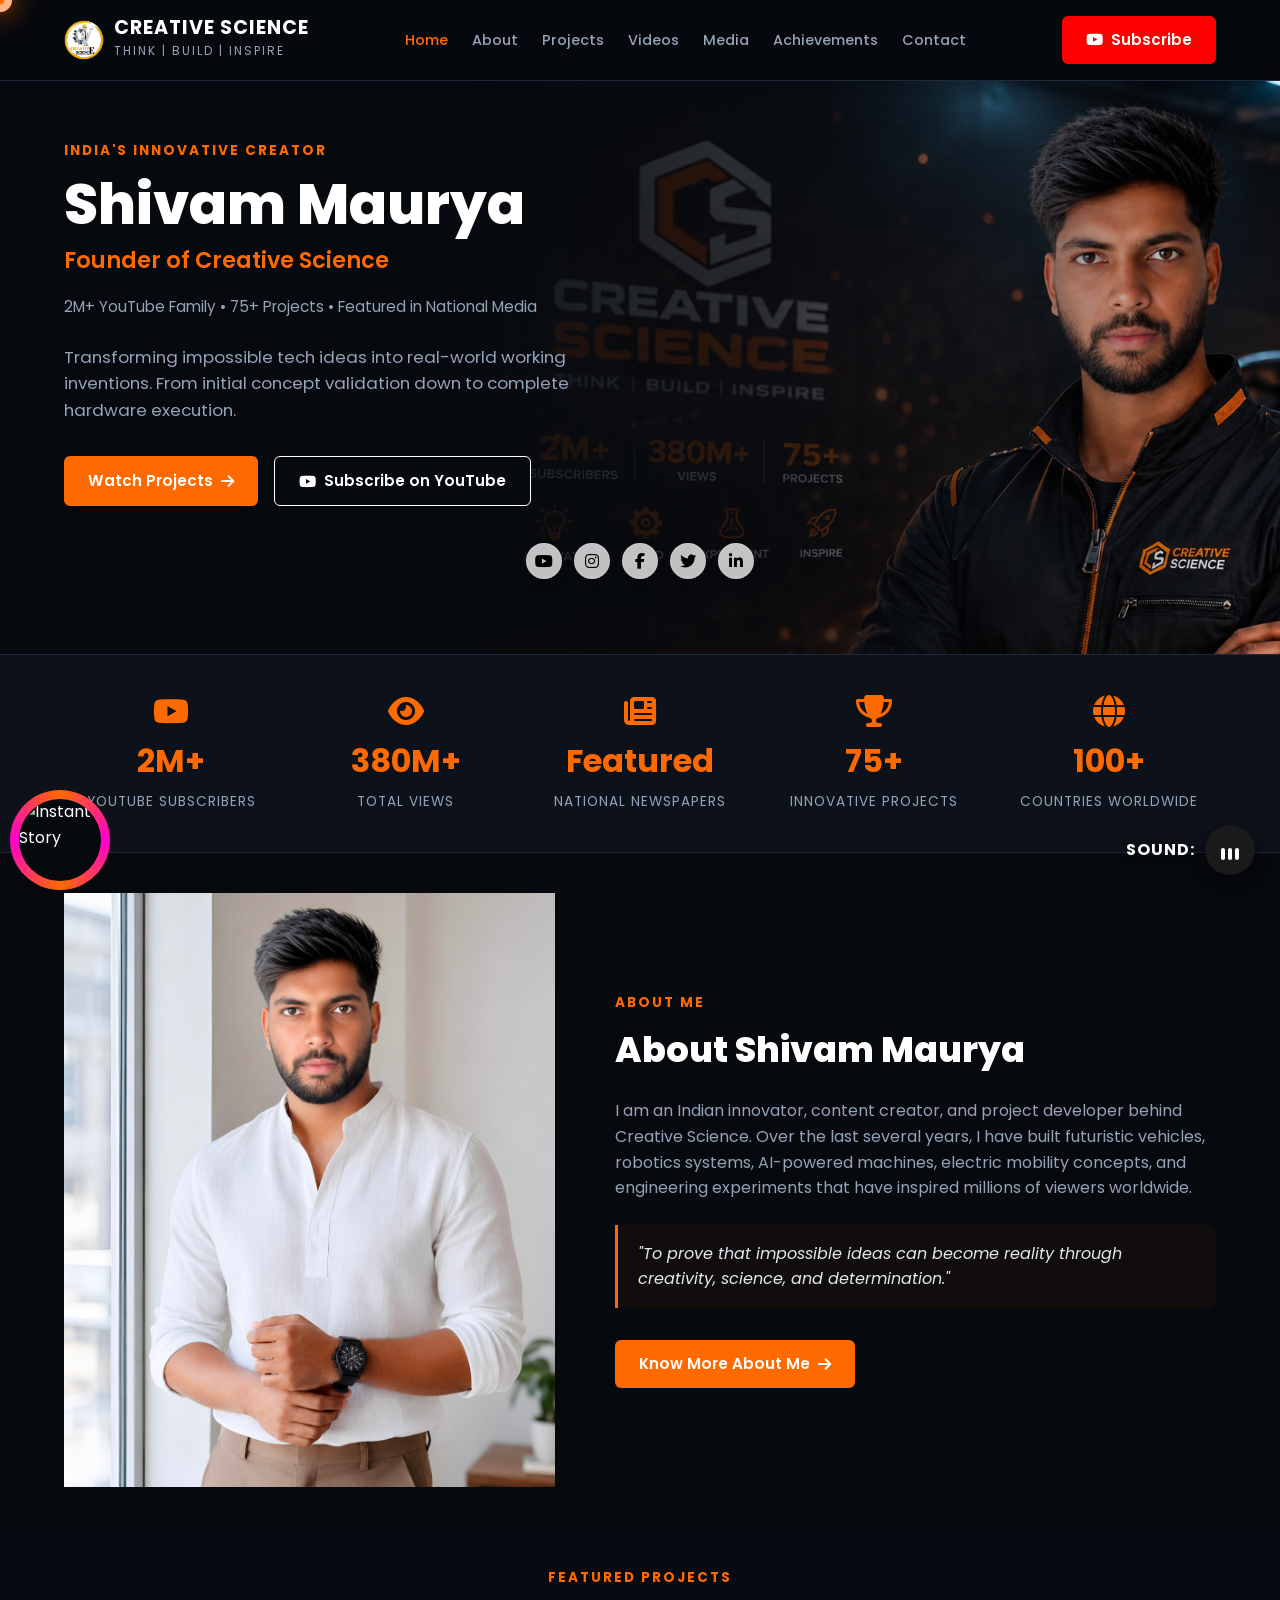
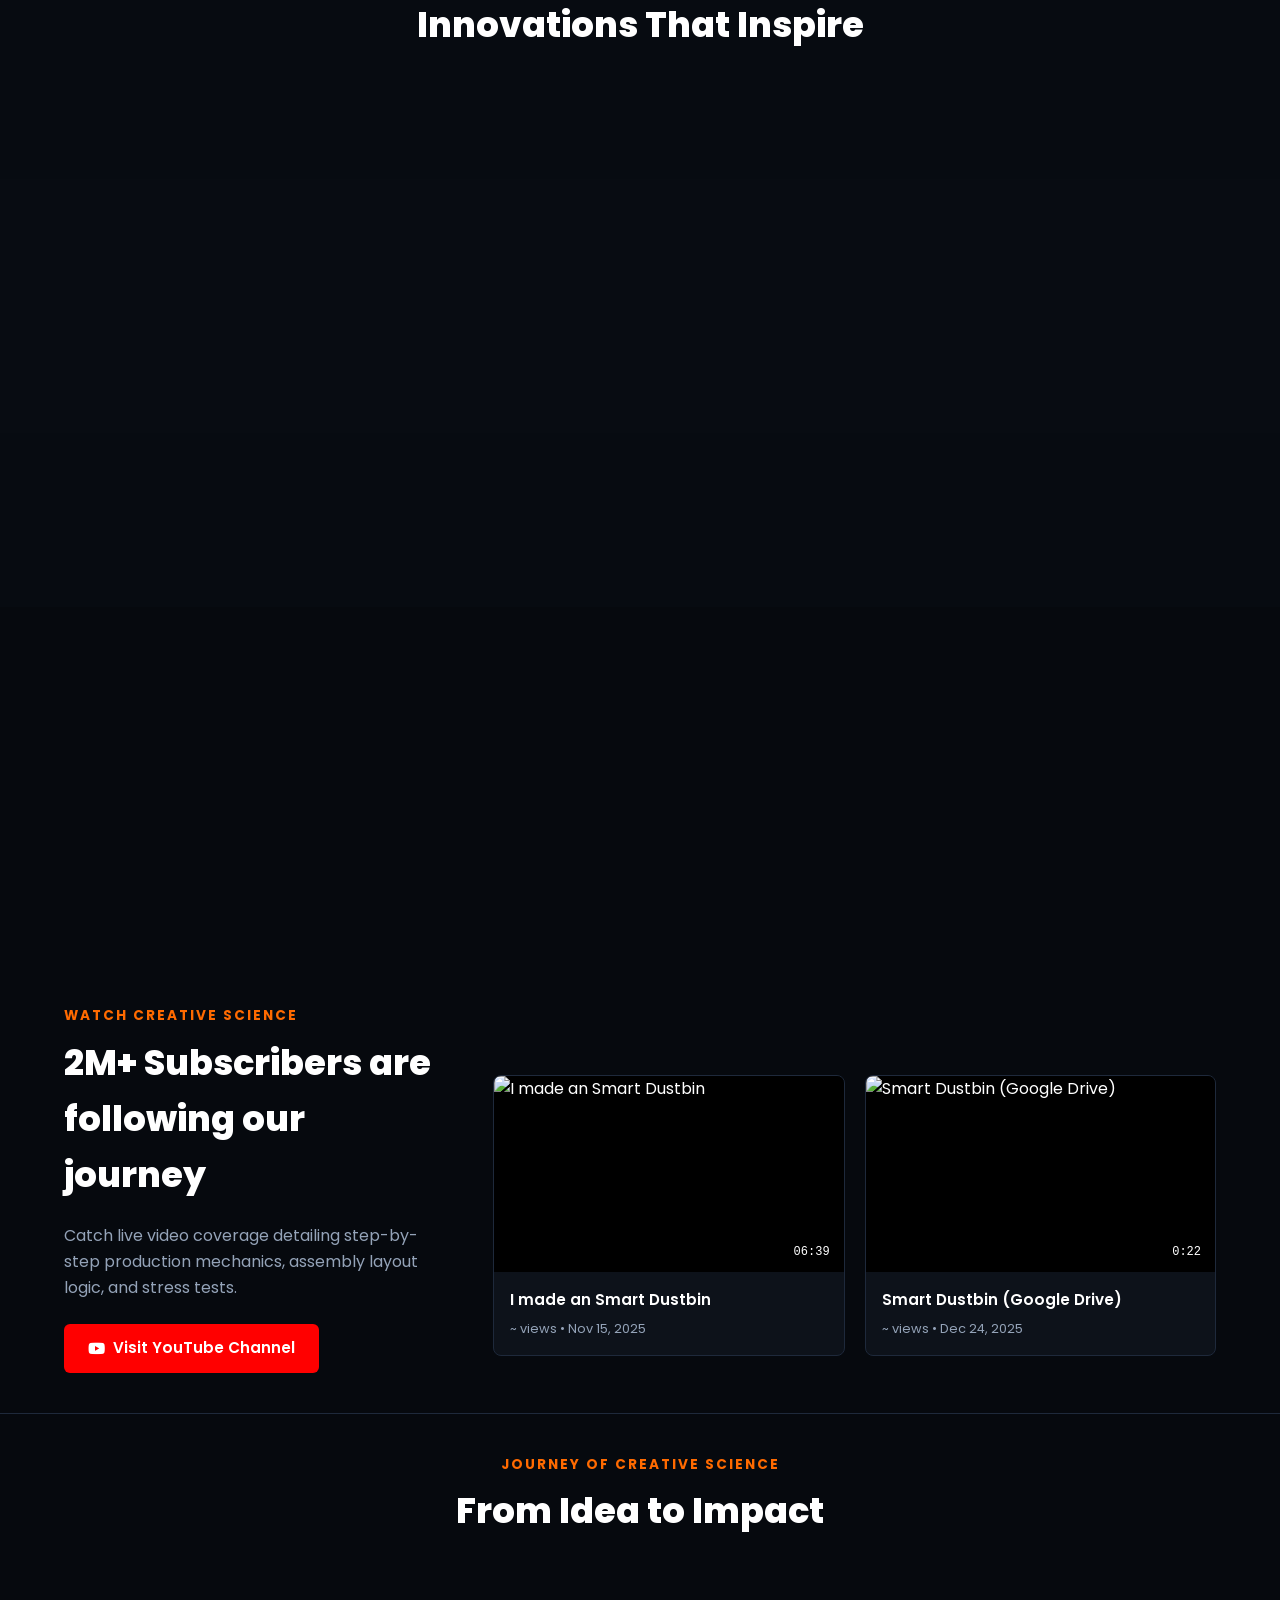
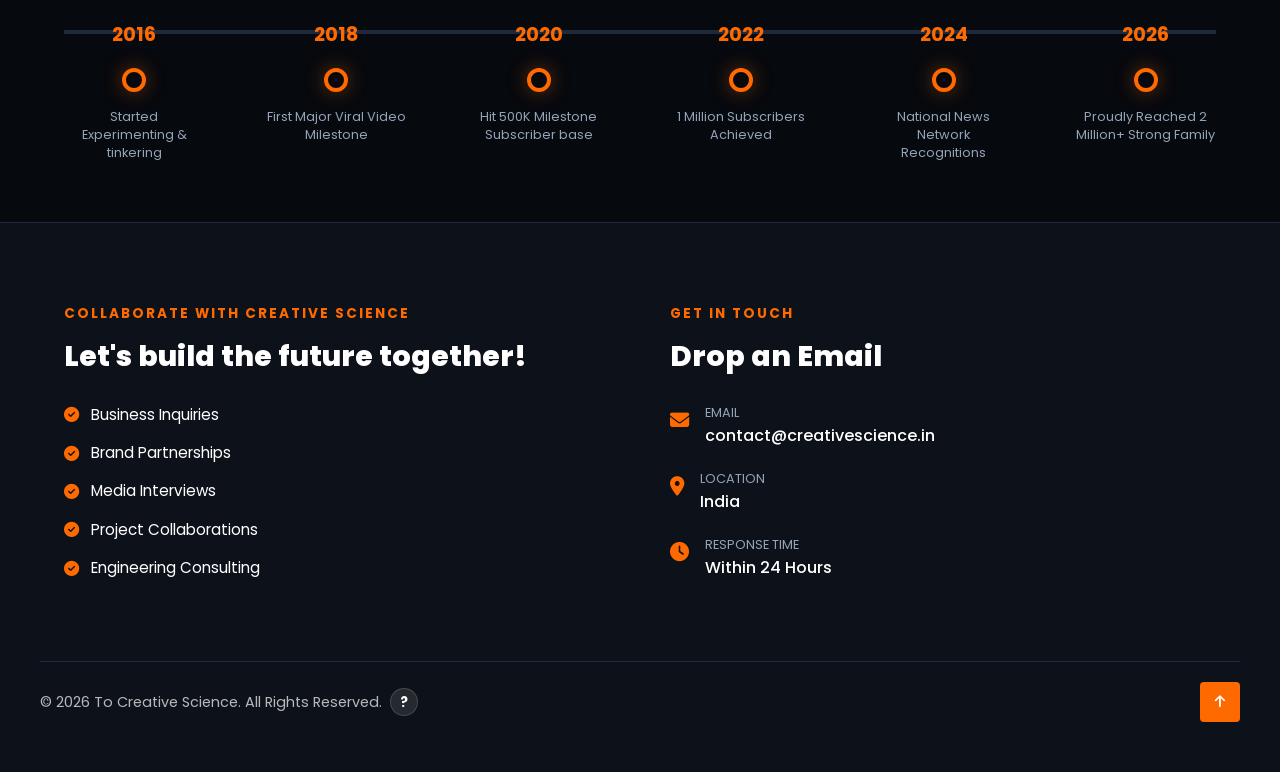
==== commit a05642fd: "Update index5.html with meta tags and social icons" ====
--- a/index5.html
+++ b/index5.html
@@ -3,12 +3,17 @@
 <head>
     <meta charset="UTF-8">
     <meta name="viewport" content="width=device-width, initial-scale=1.0, maximum-scale=1.0, user-scalable=yes">
+    <meta name="description" content="Shivam Maurya - Founder of Creative Science. India's innovative creator building futuristic vehicles and robotics.">
+    <meta name="keywords" content="Creative Science, Shivam Maurya, robotics, AI superbike, innovation, India, Garuda AI Bike">
     <title>Creative Science | Shivam Maurya</title>
     <link rel="preconnect" href="https://fonts.googleapis.com">
     <link rel="preconnect" href="https://fonts.gstatic.com" crossorigin>
     <link href="https://fonts.googleapis.com/css2?family=Poppins:wght@300;400;500;600;700;800&display=swap" rel="stylesheet">
     <link rel="stylesheet" href="https://cdnjs.cloudflare.com/ajax/libs/font-awesome/6.4.0/css/all.min.css">
+    <script src="https://cdnjs.cloudflare.com/ajax/libs/three.js/r128/three.min.js"></script>
     <link rel="stylesheet" href="style.css">
+    <link rel="manifest" href="manifest.json">
+    <meta name="theme-color" content="#ff6a00">
 </head>
 <body>
 
@@ -92,7 +97,7 @@
     <!-- About -->
     <section class="section-padding" id="about">
         <div class="container about-grid">
-            <div class="about-image reveal-blur"><img src="IMG-INFO.jpeg" alt="Shivam Working"></div>
+            <div class="about-image reveal-blur"><img src="IMG-INFO.jpeg" loading="lazy" alt="Shivam Working"></div>
             <div class="about-content reveal-blur">
                 <div class="section-title">About Me</div>
                 <h3 class="section-heading">About Shivam Maurya</h3>
@@ -292,18 +297,18 @@
 <!-- Footer Bottom -->
 <div class="container footer-bottom reveal-blur">
     <div class="footer-copyright">
-        <span class="copy-text">&copy; 2026 Creative Science. All Rights Reserved.</span>
+        <span class="copy-text">&copy; 2026 To <span id="year"></span> Creative Science. All Rights Reserved.</span>
         <button class="help-btn" id="helpToggle">?</button>
     </div>
     <button class="scroll-top" onclick="window.scrollTo(0,0)"><i class="fas fa-arrow-up"></i></button>
 </div>
 
-<!-- Popup Modal (Footer ke neeche rakhein) -->
+<!-- Popup Modal -->
 <div class="help-popup" id="helpPopup">
     <button class="close-popup" id="closePopup">×</button>
     
     <div class="agency-name">
-        <h4>🚀 Built by <span>Gen-z Gravity.co Agency</span></h4>
+        <h4>🚀 Built by <span>Creative Science Agency</span></h4>
         <p>Your digital growth partner.</p>
     </div>
     
@@ -313,12 +318,31 @@
         <span class="service-tag">📱 Social Media</span>
     </div>
     
-    <form class="inquiry-form" id="inquiryForm">
-        <input type="text" id="inqName" placeholder="Your Name" required>
-        <input type="email" id="inqEmail" placeholder="Your Email" required>
-        <textarea id="inqMsg" placeholder="Project requirements..." rows="3" required></textarea>
-        <button type="submit" class="btn-submit">Send Inquiry ➜</button>
-    </form>
+    <!-- Inquiry Form -->
+<form class="inquiry-form" id="inquiryForm">
+    <input type="text" id="inqName" placeholder="Your Name" required>
+    <input type="email" id="inqEmail" placeholder="Your Email" required>
+    <textarea id="inqMsg" placeholder="Project requirements..." rows="3" required></textarea>
+    
+    <!-- 🔥 YAHAN SOCIAL ICONS ADD KAREIN (Button ke upar) -->
+    <div class="social-row">
+        <a href="https://instagram.com/your_id" target="_blank" class="social-icon" title="Instagram">
+            <i class="fab fa-instagram"></i>
+        </a>
+        <a href="https://linkedin.com/in/your_id" target="_blank" class="social-icon" title="LinkedIn">
+            <i class="fab fa-linkedin-in"></i>
+        </a>
+        <a href="https://youtube.com/@your_channel" target="_blank" class="social-icon" title="YouTube">
+            <i class="fab fa-youtube"></i>
+        </a>
+        <a href="https://creativescience.in" target="_blank" class="social-icon" title="Website">
+            <i class="fas fa-globe"></i>
+        </a>
+    </div>
+    <!-- 🔥 ICONS YAHAN KHATAM -->
+
+    <button type="submit" class="btn-submit">Send Inquiry ➜</button>
+</form>
 </div>
 
     </footer>
@@ -456,5 +480,8 @@
 });
 </script>
 
+<!-- 3D Particle Background Canvas -->
+<div id="particle-canvas"></div>
+
 </body>
 </html>
--- a/style.css
+++ b/style.css
@@ -68,14 +68,15 @@
 }
 #instant-story:hover { transform: scale(1.1); }
 .story-gradient {
-    position: absolute; inset: -4px; border-radius: 50%;
+    position: absolute; inset: -15px; border-radius: 50%;
     background: conic-gradient(from 0deg, #ff6a00, #ff00cc, #ff6a00, #ff00cc, #ff6a00);
     animation: spin-ring 4s linear infinite; z-index: 1;
 }
 .story-image-wrapper {
-    position: absolute; inset: 4px; border-radius: 50%; background: var(--bg-main);
+    position: absolute; inset: -6px; border-radius: 50%; background: var(--bg-main);
     overflow: hidden; display: flex; align-items: center; justify-content: center;
-    border: 2px solid var(--bg-main); z-index: 2;
+    border: 2px solid transparent var(--bg-main); z-index: 2;
+    border-image: linear-gradient(to bottom right, #ff9900, #ff00cc) 1;
 }
 .story-image-wrapper img { width: 100%; height: 100%; object-fit: cover; transition: opacity 0.4s ease, transform 0.3s ease; }
 @keyframes spin-ring { 0% { transform: rotate(0deg); } 100% { transform: rotate(360deg); } }
@@ -97,13 +98,13 @@
 }
 .close-article-btn:hover { color: var(--primary); transform: rotate(90deg); }
 
-/* Rest of CSS remains same */
+/* Rest of PC CSS remains exactly same */
 * { box-sizing: border-box; margin: 0; padding: 0; font-family: 'Poppins', sans-serif; scroll-behavior: smooth; }
 body { background-color: var(--bg-main); color: var(--text-main); overflow-x: hidden; line-height: 1.6; }
 a { text-decoration: none; color: inherit; transition: var(--transition); }
 ul { list-style: none; } img { max-width: 100%; display: block; }
 .container { width: 100%; max-width: var(--max-width); margin: 0 auto; padding: 0 24px; }
-.section-padding { padding: 80px 0; }
+.section-padding { padding: 40px 0; }
 .btn { display: inline-flex; align-items: center; justify-content: center; gap: 8px; padding: 12px 24px; border-radius: 6px; font-weight: 600; cursor: pointer; transition: var(--transition); border: none; font-size: 0.95rem; }
 .btn-primary { background-color: var(--primary); color: #fff; }
 .btn-primary:hover { background-color: #e05d00; transform: translateY(-2px); }
@@ -122,9 +123,28 @@
 .nav-link:hover, .nav-link.active { color: var(--primary); }
 .nav-actions { display: flex; align-items: center; gap: 16px; }
 .menu-toggle { display: none; font-size: 1.5rem; cursor: pointer; }
-.hero { padding-top: 140px; padding-bottom: 60px; position: relative; background-image: url('shivam-profile.jpeg'); background-size: cover; background-position: right center; background-repeat: no-repeat; background-position-y:80px; background-position-x:395px;}
-.hero::before { content: ''; position: absolute; inset: 0; background: linear-gradient(to left, transparent 0%, rgba(6, 9, 14, 0.8) 40%, rgba(6, 9, 14, 1) 80%); pointer-events: none; z-index: 1; }
-.hero-grid { position: relative; z-index: 2; }
+.hero { 
+    padding-top: 140px; 
+    padding-bottom: 60px; 
+    position: relative; 
+    background-image: url('shivam-profile.png'); 
+    background-size: cover; 
+    background-position: right center; 
+    background-repeat: no-repeat; 
+    background-position-y:80px; 
+    background-position-x:470px; 
+}
+.hero::before { 
+    content: ''; 
+    position: absolute; 
+    inset: 0; 
+    background: linear-gradient(to left, transparent 0%, rgba(6, 9, 14, 0.8) 40%, rgba(6, 9, 14, 1) 80%); 
+    pointer-events: none; z-index: 1; 
+}
+.hero-grid { 
+    position: relative; 
+    z-index: 2; 
+}
 .hero-tag { color: var(--primary); font-weight: 700; font-size: 0.85rem; text-transform: uppercase; letter-spacing: 2px; margin-bottom: 12px; }
 .hero-title { font-size: 3.5rem; font-weight: 800; line-height: 1.1; margin-bottom: 8px; }
 .hero-subtitle { font-size: 1.4rem; color: var(--primary); font-weight: 600; margin-bottom: 16px; }
@@ -140,8 +160,9 @@
 .stat-icon { color: var(--primary); margin-bottom: 8px; }
 .stat-item h3 { font-size: 2rem; font-weight: 700; color: var(--primary); margin-bottom: 4px; }
 .stat-item p { font-size: 0.85rem; color: var(--text-muted); text-transform: uppercase; letter-spacing: 1px; }
+
 .about-grid { display: grid; grid-template-columns: 0.9fr 1.1fr; gap: 60px; align-items: center; }
-.about-image { border-radius: 12px; overflow: hidden; border: 1px solid var(--border-color); }
+.about-image img { width: 150%; height: 100%; object-fit: cover; object-position: 90% 17%; display: block; }
 .section-title { font-size: 0.85rem; text-transform: uppercase; color: var(--primary); letter-spacing: 2px; margin-bottom: 8px; font-weight: 700; }
 .section-heading { font-size: 2.2rem; font-weight: 800; margin-bottom: 20px; }
 .about-text { color: var(--text-muted); margin-bottom: 24px; }
@@ -296,49 +317,161 @@
     color: #e2e8f0;
 }
 
-/* Mobile Responsive */
+/* ============================================================
+   POPUP & FOOTER ICONS STYLES (PC remains same)
+   ============================================================ */
+.footer-bottom { display: flex; justify-content: space-between; align-items: center; padding: 20px 0; flex-wrap: wrap; }
+.footer-copyright { display: inline-flex; align-items: center; gap: 8px; }
+.copy-text { font-size: 0.9rem; color: rgba(255, 255, 255, 0.7); }
+.help-btn { width: 28px; height: 28px; border-radius: 50%; background: rgba(255, 255, 255, 0.1); backdrop-filter: blur(4px); border: 1px solid rgba(255, 255, 255, 0.15); color: #fff; font-size: 14px; font-weight: bold; cursor: pointer; display: flex; align-items: center; justify-content: center; transition: 0.3s ease; line-height: 0; }
+.help-btn:hover { background: rgba(255, 255, 255, 0.25); transform: scale(1.05); }
+.help-popup { position: fixed; right: 20px; bottom: 80px; width: 300px; max-height: 80vh; overflow-y: auto; background: rgba(0, 0, 0, 0.75); backdrop-filter: blur(20px); border: 1px solid rgba(255, 255, 255, 0.1); border-radius: 16px; padding: 20px; color: white; box-shadow: 0 15px 40px rgba(0, 0, 0, 0.8); opacity: 0; visibility: hidden; transform: translateY(20px) scale(0.95); transition: all 0.3s cubic-bezier(0.16, 1, 0.3, 1); z-index: 9999; }
+.help-popup.active { opacity: 1; visibility: visible; transform: translateY(0) scale(1); }
+.close-popup { position: absolute; top: 10px; right: 12px; background: none; border: none; color: #aaa; font-size: 20px; cursor: pointer; }
+.close-popup:hover { color: #fff; transform: rotate(90deg); }
+.agency-name h4 { margin: 0 0 5px 0; font-size: 1rem; }
+.agency-name span { color: #00d4ff; }
+.agency-name p { font-size: 0.8rem; color: rgba(255,255,255,0.7); margin-bottom: 12px; }
+.popup-services { display: flex; flex-wrap: wrap; gap: 6px; margin-bottom: 15px; }
+.service-tag { background: rgba(255,255,255,0.08); padding: 4px 10px; border-radius: 20px; font-size: 0.75rem; }
+.inquiry-form input, .inquiry-form textarea { width: 100%; padding: 8px 10px; margin-bottom: 10px; background: rgba(255,255,255,0.05); border: 1px solid rgba(255,255,255,0.1); border-radius: 8px; color: #fff; font-size: 0.85rem; outline: none; }
+.inquiry-form input:focus, .inquiry-form textarea:focus { border-color: #00d4ff; }
+.btn-submit { width: 100%; padding: 8px; background: #fff; color: #000; border: none; border-radius: 8px; font-weight: bold; cursor: pointer; }
+.btn-submit:hover { background: #eee; }
+.social-row { display: flex; justify-content: center; gap: 12px; margin-bottom: 15px; padding-top: 5px; }
+.social-icon { display: flex; align-items: center; justify-content: center; width: 36px; height: 36px; border-radius: 50%; background: rgba(255, 255, 255, 0.75); backdrop-filter: blur(6px); -webkit-backdrop-filter: blur(6px); border: 1px solid rgba(255, 255, 255, 0.2); color: #000000; font-size: 16px; text-decoration: none; transition: all 0.3s ease; box-shadow: 0 4px 12px rgba(0, 0, 0, 0.15); }
+.social-icon:hover { transform: scale(1.1) translateY(-3px); background: rgba(255, 255, 255, 0.95); box-shadow: 0 8px 20px rgba(0, 0, 0, 0.3); border-color: rgba(255, 255, 255, 0.6); }
+
+/* ============================================================
+   🟢 EXCLUSIVE MOBILE STYLES (SEPARATE & COMPACT) 🟢
+   ============================================================ */
 @media (max-width: 992px) {
-    .hero-grid, .about-grid, .youtube-layout, .footer-grid { grid-template-columns: 1fr; gap: 40px; }
-    .hero-title { font-size: 2.8rem; } .hero { background-position: center top; }
-    .stats-grid { grid-template-columns: repeat(3, 1fr); gap: 24px; }
+    .hero-grid, .about-grid, .youtube-layout, .footer-grid { grid-template-columns: 1fr; gap: 30px; }
+    .hero-title { font-size: 2.8rem; }
+    .hero { background-position: center top; background-size: cover; }
+    .stats-grid { grid-template-columns: repeat(3, 1fr); gap: 16px; }
     .projects-grid { grid-template-columns: repeat(3, 1fr); }
     .timeline-line { left: 20px; top: 0; width: 4px !important; height: 0; transition: height 1.8s cubic-bezier(0.2, 0.8, 0.2, 1); }
     .timeline-container.active .timeline-line { height: 100%; width: 4px !important; }
-    .timeline-track { flex-direction: column; gap: 32px; align-items: flex-start; padding-left: 10px; }
-    .timeline-node { display: flex; text-align: left; width: 100%; gap: 20px; align-items: center; }
+    .timeline-track { flex-direction: column; gap: 24px; align-items: flex-start; padding-left: 10px; }
+    .timeline-node { display: flex; text-align: left; width: 100%; gap: 16px; align-items: center; }
     .node-dot { margin: 0; flex-shrink: 0; }
 }
+
 @media (max-width: 768px) {
+    /* Prevent horizontal scroll & overflow */
+    body, html { overflow-x: hidden; width: 100%; }
+    .container { padding: 0 16px; }
+    
+    /* Header & Navbar */
     .menu-toggle { display: block; }
-    .nav-menu { position: fixed; top: 80px; left: -100%; width: 100%; height: calc(100vh - 80px); background-color: var(--bg-main); flex-direction: column; padding: 40px 24px; gap: 24px; transition: var(--transition); z-index: 999; border-top: 1px solid var(--border-color); }
+    .nav-container { height: 60px !important; }
+    .nav-menu { position: fixed; top: 60px; left: -100%; width: 100%; height: calc(100vh - 60px); background-color: var(--bg-main); flex-direction: column; padding: 20px 16px; gap: 16px; transition: var(--transition); z-index: 999; border-top: 1px solid var(--border-color); }
     .nav-menu.open { left: 0; }
     .nav-actions .btn { display: none; }
-    .stats-grid { grid-template-columns: repeat(2, 1fr); }
-    .videos-grid { grid-template-columns: 1fr; }
-    .projects-grid { grid-template-columns: repeat(2, 1fr); }
-    .media-card { width: 120px; height: 130px; }
-    .modal-box { width: 95%; padding: 25px; }
-    .sound-control { bottom: 15px; right: 15px; }
-    .sound-label { font-size: 0.85rem; }
-    .sound-btn { width: 44px; height: 44px; }
-}
+    .logo-img { width: 34px; height: 34px; }
+    .logo-text h1 { font-size: 1rem; }
+    .logo-text span { font-size: 0.65rem; }
+
+    /* Hero Section */
+    .hero { padding-top: 90px !important; padding-bottom: 30px !important; background-position: 30% top !important; background-size: cover; }
+    .hero-title { font-size: 2rem !important; }
+    .hero-subtitle { font-size: 1.2rem !important; }
+    .hero-desc { font-size: 0.9rem !important; max-width: 100%; }
+    .hero-stats-line { font-size: 0.85rem !important; }
+    .hero-buttons { flex-direction: column; gap: 10px; width: 100%; }
+    .hero-buttons .btn { width: 100%; justify-content: center; padding: 14px; font-size: 0.9rem; }
+    .social-row { flex-wrap: wrap; gap: 8px; justify-content: center; }
+    .social-row .social-icon { width: 34px; height: 34px; font-size: 14px; }
+
+    /* Stats */
+    .stats-grid { grid-template-columns: repeat(2, 1fr) !important; gap: 12px; padding: 20px 0; }
+    .stat-item h3 { font-size: 1.6rem; }
+    .stat-item p { font-size: 0.7rem; }
+
+    /* About */
+    .about-grid { gap: 30px; }
+    .section-heading { font-size: 1.6rem !important; }
+    .about-image img { width: 100%; height: auto; object-position: center; }
+
+    /* Projects */
+    .projects-grid { grid-template-columns: repeat(2, 1fr) !important; gap: 12px; }
+    .project-card .project-info { padding: 12px; }
+    .project-card .project-info h4 { font-size: 0.9rem; }
+    .project-card .project-info p { font-size: 0.75rem; }
+    .project-img { height: 130px; }
+
+    /* Videos Section (Beast Fix) */
+    .youtube-layout { gap: 16px; }
+    .yt-cta-side .section-heading { font-size: 1.4rem !important; margin-bottom: 10px; }
+    .yt-cta-side p { font-size: 0.85rem !important; margin-bottom: 12px; }
+    .yt-cta-side .btn-yt { width: 100% !important; display: flex; justify-content: center; padding: 12px; font-size: 0.9rem; }
+    .videos-grid { grid-template-columns: 1fr !important; gap: 10px; }
+    .video-card .video-details { padding: 10px; }
+    .video-card .video-details h4 { font-size: 0.9rem !important; }
+    .yt-tabs { gap: 6px; overflow-x: auto; flex-wrap: nowrap; padding-bottom: 8px; }
+    .tab-btn { font-size: 0.75rem; padding: 4px 10px; }
+
+    /* Media Slider */
+    .media-card { width: 100px; height: 110px; padding: 6px; }
+    .media-img-wrap { width: 60px; height: 40px; }
+    .media-name { font-size: 0.8rem; }
+
+    /* Timeline */
+    .timeline-container { margin-top: 30px; }
+    .timeline-track { gap: 16px; }
+    .node-year { font-size: 1rem; }
+    .node-desc { font-size: 0.75rem; }
+
+    /* Footer */
+    .footer-grid { gap: 30px; }
+    .footer-bottom { flex-direction: column; align-items: center; text-align: center; gap: 12px; }
+    .copy-text { font-size: 0.8rem; }
+
+    /* Sound Button */
+    .sound-control { gap: 6px; bottom: 15px; right: 15px; }
+    .sound-label { font-size: 0.75rem; }
+    .sound-btn { width: 40px; height: 40px; }
+    .equalizer { height: 16px; gap: 2px; }
+    .equalizer .bar { height: 8px; width: 3px; }
+
+    /* Story */
+    #instant-story { width: 55px; height: 55px; bottom: 15px; left: 15px; }
+    .story-image-wrapper { inset: -4px; }
+    .story-gradient { inset: -10px; }
+
+    /* Modal */
+    .modal-box { padding: 20px; width: 95%; }
+}
+
 @media (max-width: 480px) {
-    .hero-title { font-size: 2rem; line-height: 1.2; }
-    .hero-subtitle { font-size: 1.1rem; }
-    .hero-desc { font-size: 0.95rem; }
-    .section-heading { font-size: 1.6rem; }
-    .stats-grid { grid-template-columns: 1fr; }
-    .projects-grid { grid-template-columns: 1fr; }
-    .videos-grid { grid-template-columns: 1fr; }
-    .yt-tabs { gap: 8px; }
-    .tab-btn { font-size: 0.75rem; padding: 4px 10px; }
-    #instant-story { width: 55px; height: 55px; bottom: 15px; left: 15px; }
-    .story-image-wrapper { inset: 3px; }
-    .story-gradient { inset: -3px; }
-    .modal-box { width: 98%; padding: 18px; margin: 0 5px; }
-    .article-content h2 { font-size: 1.2rem; }
-    #article-img { height: 180px !important; }
-    #webview-iframe { height: 300px !important; }
-    .modal-content { max-width: 100%; padding: 0 10px; }
-    .close-btn { top: -35px; right: 0; font-size: 28px; }
-}+    /* Extra Small Screens */
+    .nav-container { height: 56px !important; }
+    .nav-menu { top: 56px; height: calc(100vh - 56px); }
+    .hero { padding-top: 80px !important; }
+    .hero-title { font-size: 1.6rem !important; }
+    .hero-subtitle { font-size: 1rem !important; }
+    .hero-desc { font-size: 0.85rem !important; }
+    .hero-buttons .btn { padding: 10px; font-size: 0.85rem; }
+    
+    .section-heading { font-size: 1.3rem !important; }
+    .stats-grid { grid-template-columns: 1fr !important; gap: 10px; }
+    
+    .projects-grid { grid-template-columns: 1fr !important; gap: 10px; }
+    .project-img { height: 120px; }
+    
+    .yt-cta-side .section-heading { font-size: 1.2rem !important; }
+    .yt-cta-side p { display: none !important; } /* Hide description to save space */
+    .yt-cta-side .btn-yt { padding: 10px; font-size: 0.85rem; }
+    .videos-grid { gap: 8px; }
+    .video-card .video-details h4 { font-size: 0.8rem !important; }
+    .tab-btn { font-size: 0.7rem; padding: 4px 8px; }
+    
+    .media-card { width: 80px; height: 90px; }
+    .media-img-wrap { width: 50px; height: 30px; }
+    
+    .footer-grid { gap: 20px; }
+    .sound-btn { width: 36px; height: 36px; }
+    .sound-label { display: none; } /* Hide label on very small screens */
+    #instant-story { width: 48px; height: 48px; bottom: 10px; left: 10px; }
+}
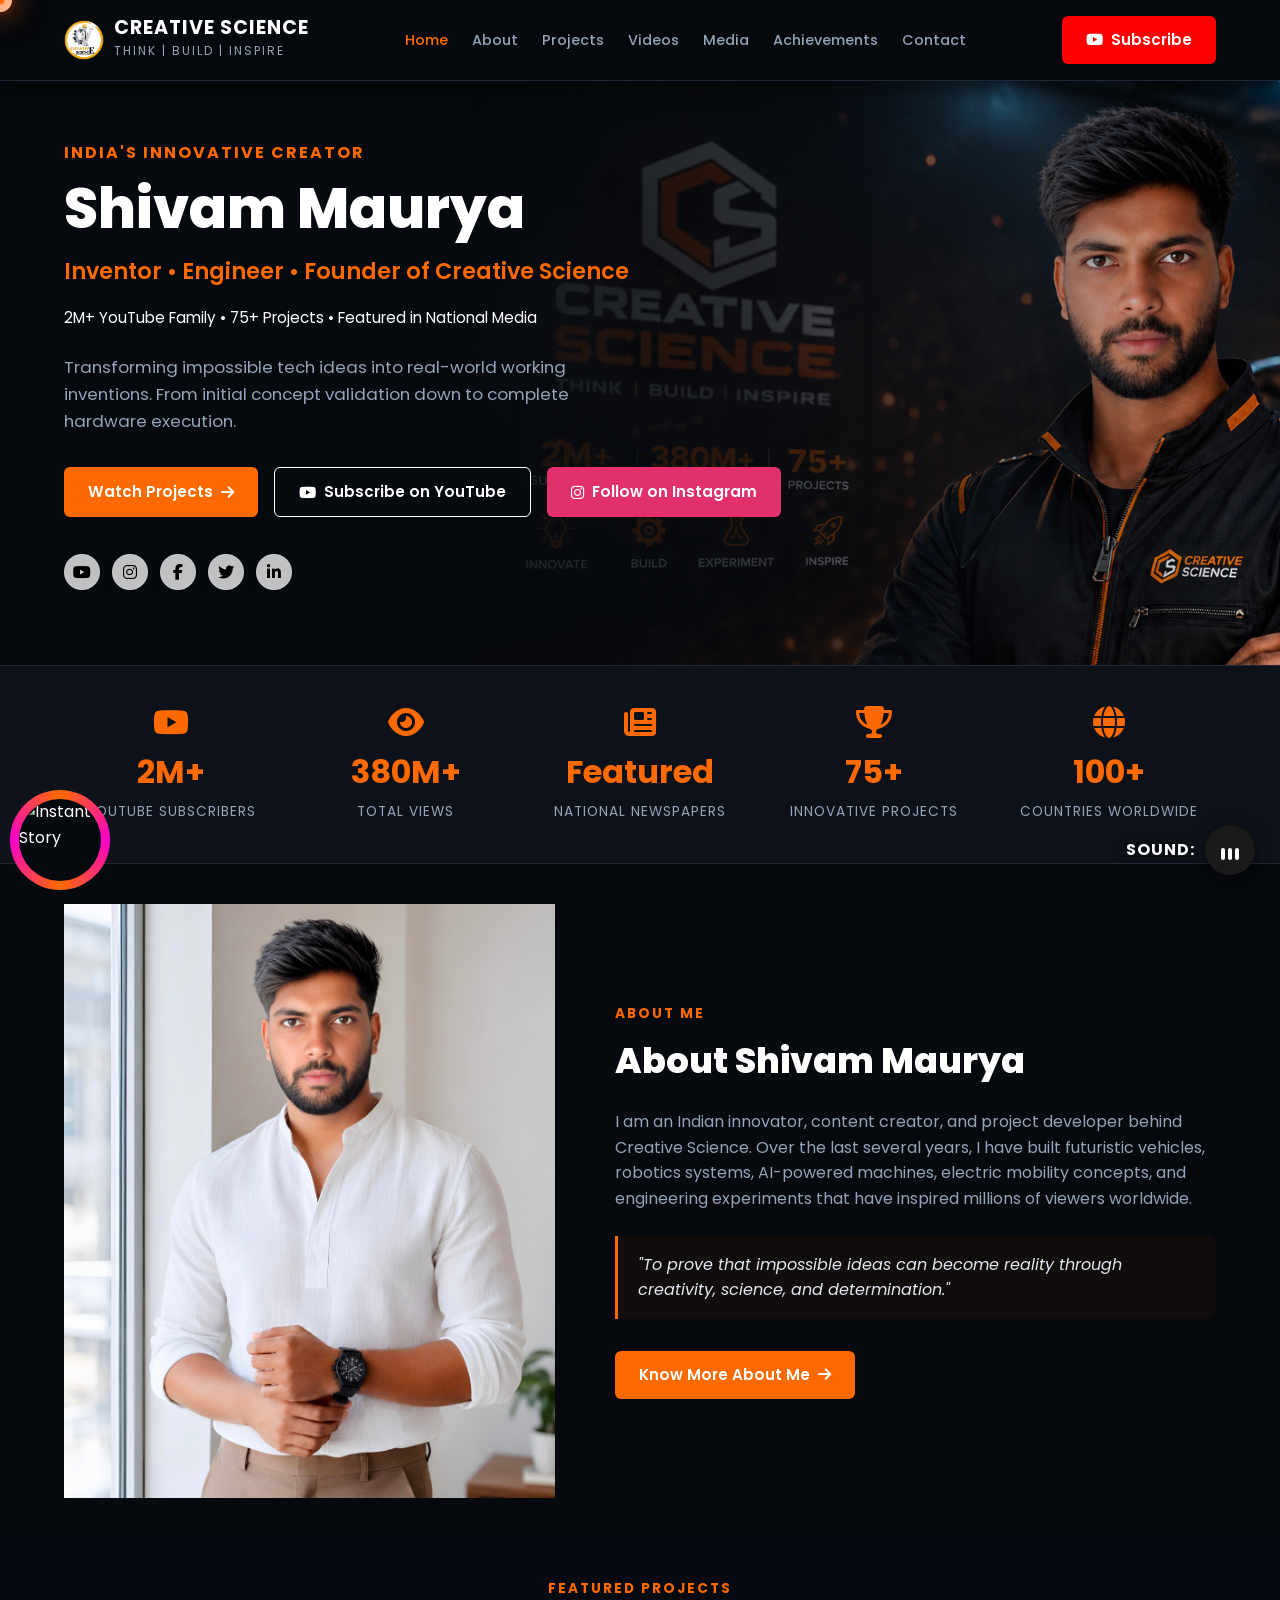
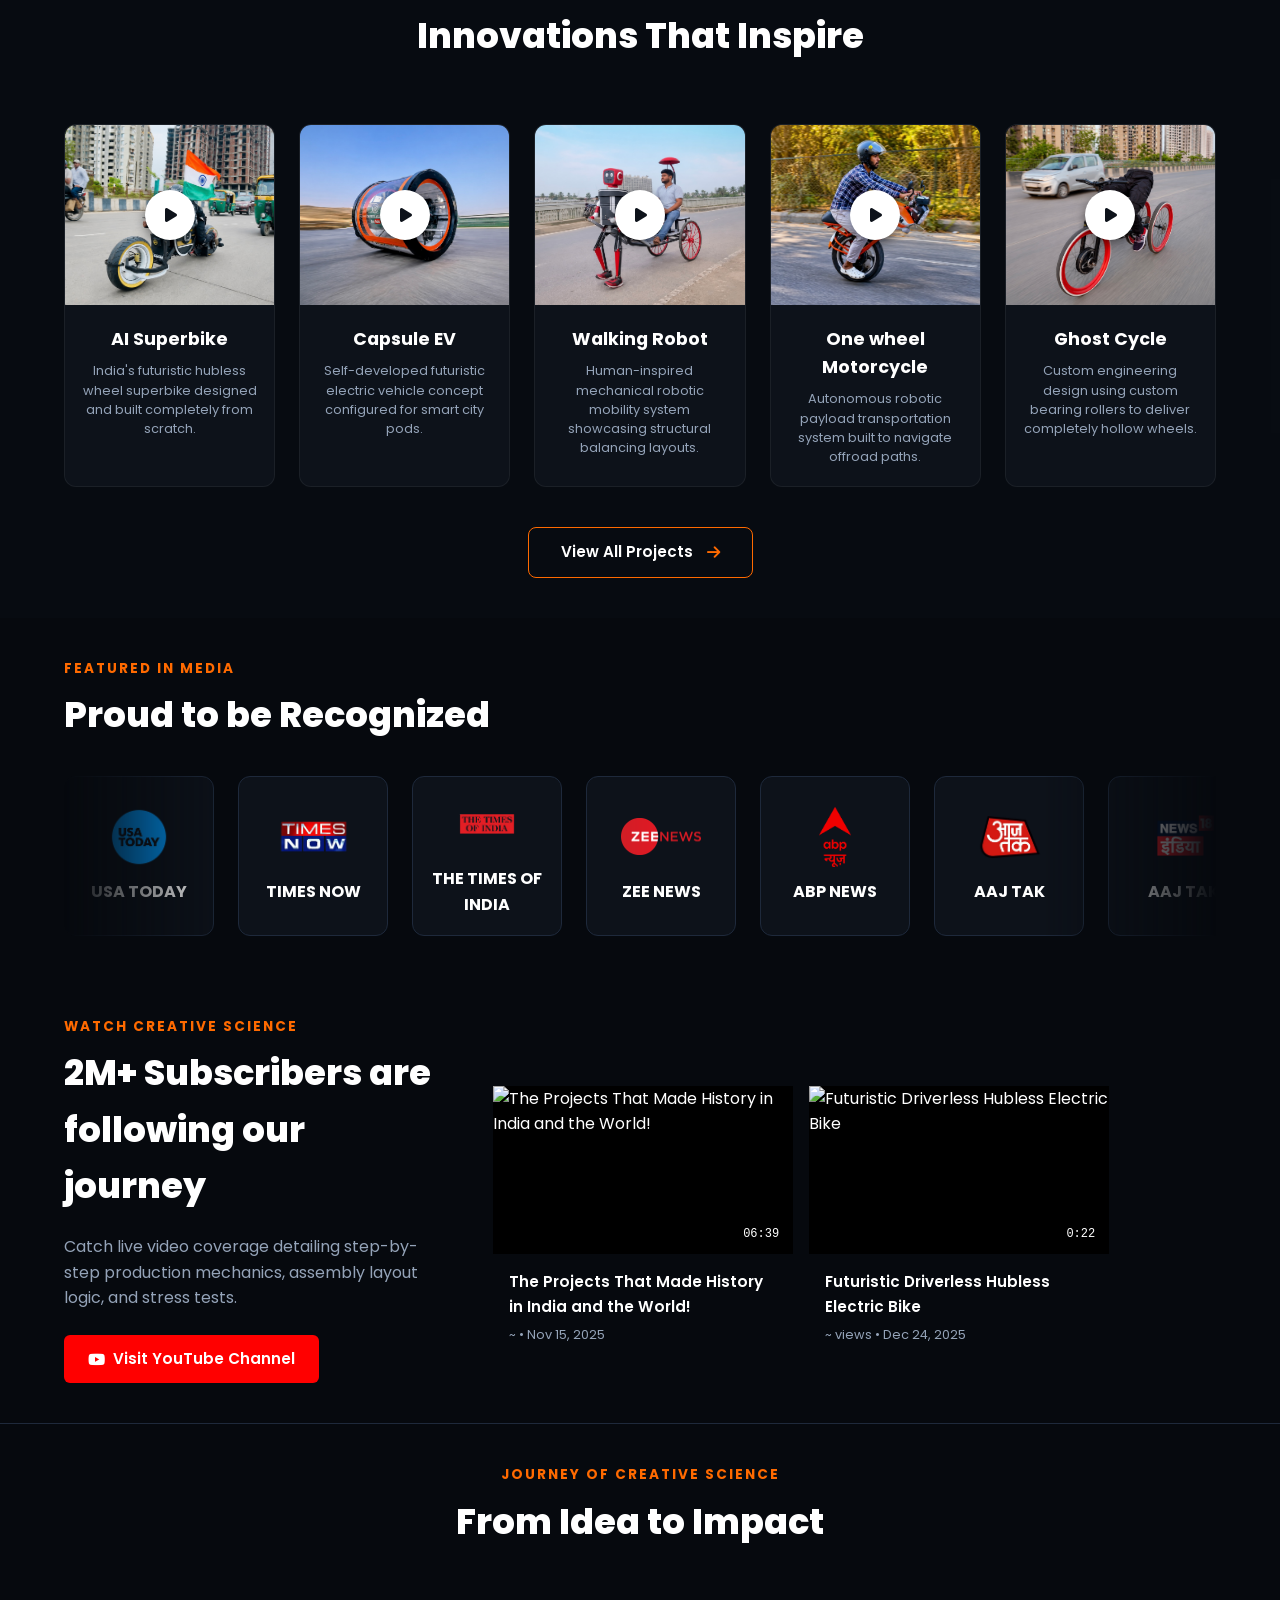
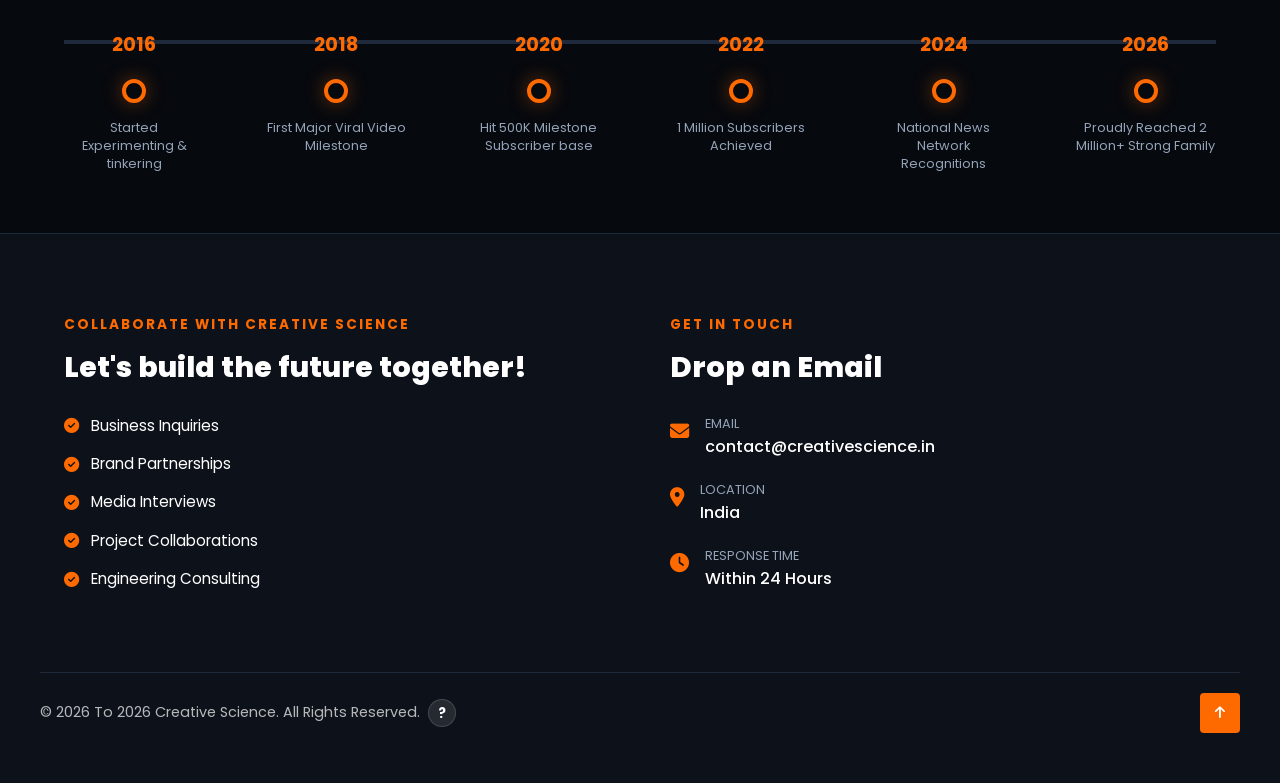
==== commit f18f10d4: "Add index5.html with complete website structure" ====
--- a/index5.html
+++ b/index5.html
@@ -14,6 +14,7 @@
     <link rel="stylesheet" href="style.css">
     <link rel="manifest" href="manifest.json">
     <meta name="theme-color" content="#ff6a00">
+    <link rel="preload" as="image" href="shivam-profile.png">
 </head>
 <body>
 
@@ -65,13 +66,16 @@
             <div class="hero-content">
                 <div class="hero-tag">India's Innovative Creator</div>
                 <h2 class="hero-title">Shivam Maurya</h2>
-                <div class="hero-subtitle">Founder of Creative Science</div>
+                <div class="hero-subtitle">Inventor &bull; Engineer &bull; Founder of Creative Science</div>
                 <p class="hero-stats-line">2M+ YouTube Family &bull; 75+ Projects &bull; Featured in National Media</p>
                 <p class="hero-desc">Transforming impossible tech ideas into real-world working inventions. From initial concept validation down to complete hardware execution.</p>
-                <div class="hero-buttons">
-                    <a href="#projects" class="btn btn-primary">Watch Projects <i class="fas fa-arrow-right"></i></a>
-                    <a href="https://www.youtube.com/@CreativeScienceOfficial?sub_confirmation=1" target="_blank" class="btn btn-outline"><i class="fab fa-youtube"></i> Subscribe on YouTube</a>
-                </div>
+<div class="hero-buttons">
+    <a href="#projects" class="btn btn-primary">Watch Projects <i class="fas fa-arrow-right"></i></a>
+    <a href="https://www.youtube.com/@CreativeScienceOfficial?sub_confirmation=1" target="_blank" class="btn btn-outline"><i class="fab fa-youtube"></i> Subscribe on YouTube</a>
+    <a href="..." target="_blank" class="btn" style="background:#E1306C; color:#fff; border:none;">
+    <i class="fab fa-instagram"></i> Follow on Instagram
+</a>
+</div>
                 <div class="social-row">
                     <a href="#" class="social-icon"><i class="fab fa-youtube"></i></a>
                     <a href="#" class="social-icon"><i class="fab fa-instagram"></i></a>
@@ -97,7 +101,7 @@
     <!-- About -->
     <section class="section-padding" id="about">
         <div class="container about-grid">
-            <div class="about-image reveal-blur"><img src="IMG-INFO.jpeg" loading="lazy" alt="Shivam Working"></div>
+            <div class="about-image reveal-blur"><img src="IMG-INFO.jpeg" loading="eager" alt="Shivam Working"></div>
             <div class="about-content reveal-blur">
                 <div class="section-title">About Me</div>
                 <h3 class="section-heading">About Shivam Maurya</h3>
@@ -206,9 +210,9 @@
             <div class="yt-content-side">
                 <div class="yt-tabs reveal-blur">
                     <button class="tab-btn active" onclick="switchTab('latest')">Latest Uploads</button>
-                    <button class="tab-btn" onclick="switchTab('popular')">Most Popular</button>
-                    <button class="tab-btn" onclick="switchTab('playlist')">Project Playlist</button>
-                    <button class="tab-btn" onclick="switchTab('shorts')">Shorts</button>
+                    <button class="tab-btn" onclick="switchTab('popular')">Pakistani Reaction</button>
+                    <button class="tab-btn" onclick="switchTab('playlist')">international media</button>
+                    <button class="tab-btn" onclick="switchTab('shorts')">National media</button>
                 </div>
                 <div class="videos-grid reveal-blur" id="videoGrid"></div>
             </div>
--- a/style.css
+++ b/style.css
@@ -30,6 +30,13 @@
     transform: translateY(0px);
 }
 
+@media (prefers-reduced-motion: reduce) {
+    .reveal-blur, .reveal-blur.active, * {
+        transition-duration: 0.01ms !important;
+        animation-duration: 0.01ms !important;
+    }
+}
+
 /* Staggered delays for cards */
 .projects-grid .project-card.reveal-blur:nth-child(1) { transition-delay: 0.1s; }
 .projects-grid .project-card.reveal-blur:nth-child(2) { transition-delay: 0.2s; }
@@ -98,21 +105,47 @@
 }
 .close-article-btn:hover { color: var(--primary); transform: rotate(90deg); }
 
-/* Rest of PC CSS remains exactly same */
 * { box-sizing: border-box; margin: 0; padding: 0; font-family: 'Poppins', sans-serif; scroll-behavior: smooth; }
 body { background-color: var(--bg-main); color: var(--text-main); overflow-x: hidden; line-height: 1.6; }
 a { text-decoration: none; color: inherit; transition: var(--transition); }
 ul { list-style: none; } img { max-width: 100%; display: block; }
 .container { width: 100%; max-width: var(--max-width); margin: 0 auto; padding: 0 24px; }
 .section-padding { padding: 40px 0; }
-.btn { display: inline-flex; align-items: center; justify-content: center; gap: 8px; padding: 12px 24px; border-radius: 6px; font-weight: 600; cursor: pointer; transition: var(--transition); border: none; font-size: 0.95rem; }
+.btn { 
+    display: inline-flex; 
+    align-items: center; 
+    justify-content: center; 
+    gap: 8px; padding: 12px 24px; 
+    border-radius: 6px; 
+    font-weight: 600; 
+    cursor: pointer; 
+    transition: var(--transition); 
+    border: none; 
+    font-size: 0.95rem; 
+    transition: all 0.3s cubic-bezier(0.175, 0.885, 0.32, 1.275);
+}
+.btn:hover { transform: scale(1.03) translateY(-2px); }
 .btn-primary { background-color: var(--primary); color: #fff; }
 .btn-primary:hover { background-color: #e05d00; transform: translateY(-2px); }
-.btn-outline { background-color: transparent; border: 1.5px solid var(--text-main); color: var(--text-main); }
-.btn-outline:hover { background-color: var(--text-main); color: var(--bg-main); transform: translateY(-2px); }
+.btn-outline { 
+    background-color: transparent; 
+    border: 1.5px solid var(--text-main); 
+    color: var(--text-main); 
+}
+.btn-outline:hover {
+    background-color: var(--primary);
+    border-color: var(--primary);
+    color: #ffffff;
+    transform: translateY(-2px);
+    box-shadow: 0 4px 15px rgba(255, 106, 0, 0.3);
+}
 .btn-yt { background-color: var(--yt-red); color: #fff; }
 .btn-yt:hover { background-color: #cc0000; transform: translateY(-2px); }
-header { position: fixed; top: 0; left: 0; width: 100%; z-index: 1000; background-color: var(--bg-nav); backdrop-filter: blur(12px); border-bottom: 1px solid var(--border-color); }
+header { 
+    position: fixed; top: 0; left: 0; width: 100%; z-index: 1000; 
+    background-color: var(--bg-nav); backdrop-filter: blur(12px); 
+    border-bottom: 1px solid var(--border-color); box-shadow: 0 4px 20px rgba(0, 0, 0, 0.5);
+}
 .nav-container { display: flex; align-items: center; justify-content: space-between; height: 80px; }
 .logo { display: flex; align-items: center; gap: 10px; }
 .logo-img { width: 40px; height: 40px; object-fit: contain; }
@@ -124,31 +157,21 @@
 .nav-actions { display: flex; align-items: center; gap: 16px; }
 .menu-toggle { display: none; font-size: 1.5rem; cursor: pointer; }
 .hero { 
-    padding-top: 140px; 
-    padding-bottom: 60px; 
-    position: relative; 
-    background-image: url('shivam-profile.png'); 
-    background-size: cover; 
-    background-position: right center; 
-    background-repeat: no-repeat; 
-    background-position-y:80px; 
-    background-position-x:470px; 
+    padding-top: 140px; padding-bottom: 60px; position: relative; 
+    background-image: url('shivam-profile.png'); background-size: cover; 
+    background-position: right center; background-repeat: no-repeat; 
+    background-position-y:80px; background-position-x:470px; 
 }
 .hero::before { 
-    content: ''; 
-    position: absolute; 
-    inset: 0; 
+    content: ''; position: absolute; inset: 0; 
     background: linear-gradient(to left, transparent 0%, rgba(6, 9, 14, 0.8) 40%, rgba(6, 9, 14, 1) 80%); 
     pointer-events: none; z-index: 1; 
 }
-.hero-grid { 
-    position: relative; 
-    z-index: 2; 
-}
-.hero-tag { color: var(--primary); font-weight: 700; font-size: 0.85rem; text-transform: uppercase; letter-spacing: 2px; margin-bottom: 12px; }
-.hero-title { font-size: 3.5rem; font-weight: 800; line-height: 1.1; margin-bottom: 8px; }
+.hero-grid { position: relative; z-index: 2; }
+.hero-tag { color: var(--primary); font-weight: 700; font-size: 1rem; text-transform: uppercase; letter-spacing: 2px; margin-bottom: 12px; }
+.hero-title { font-size: 3.5rem; font-weight: 800; line-height: 1.1; margin-bottom: 15px; margin-top: 10px }
 .hero-subtitle { font-size: 1.4rem; color: var(--primary); font-weight: 600; margin-bottom: 16px; }
-.hero-stats-line { font-size: 0.95rem; color: var(--text-muted); margin-bottom: 24px; }
+.hero-stats-line { font-size: 0.95rem; color: #ffffff; margin-bottom: 24px; }
 .hero-desc { color: var(--text-muted); max-width: 540px; margin-bottom: 32px; font-size: 1.05rem; }
 .hero-buttons { display: flex; gap: 16px; margin-bottom: 32px; flex-wrap: wrap; }
 .social-row { display: flex; gap: 16px; }
@@ -199,8 +222,49 @@
 .yt-tabs { display: flex; gap: 12px; margin-bottom: 24px; border-bottom: 1px solid var(--border-color); padding-bottom: 12px; overflow-x: auto; }
 .tab-btn { background: transparent; border: none; color: var(--text-muted); padding: 6px 16px; font-size: 0.9rem; font-weight: 600; cursor: pointer; white-space: nowrap; transition: var(--transition); border-radius: 4px; }
 .tab-btn.active, .tab-btn:hover { color: var(--primary); background-color: rgba(255, 106, 0, 0.1); }
-.videos-grid { display: grid; grid-template-columns: repeat(2, 1fr); gap: 20px; }
-.video-card { background-color: var(--bg-card); border-radius: 8px; overflow: hidden; border: 1px solid var(--border-color); }
+/* ============================================================
+   🟢 HORIZONTAL SCROLL VIDEO GRID (PC & Mobile)
+   ============================================================ */
+.videos-grid {
+    display: flex !important;
+    flex-wrap: nowrap !important;
+    gap: 16px !important;
+    overflow-x: auto !important;
+    overflow-y: hidden !important;
+    padding-bottom: 12px !important;
+    scroll-snap-type: x mandatory !important;
+    -webkit-overflow-scrolling: touch !important;
+    scrollbar-width: none;
+    /* optional: hide scrollbar if you want */
+    /* scrollbar-width: none; */
+}
+
+.videos-grid::-webkit-scrollbar {
+    height: 6px;
+    display: none;
+}
+.videos-grid::-webkit-scrollbar-thumb {
+    background: var(--primary);
+    border-radius: 4px;
+}
+
+/* Video card sizing – responsive */
+.video-card {
+    flex: 0 0 300px !important;       /* PC: fixed width */
+    scroll-snap-align: start !important;
+}
+
+/* Mobile override: card takes 85% of screen */
+@media (max-width: 768px) {
+    .video-card {
+        flex: 0 0 100% !important;      /* Mobile: fills most of screen */
+        min-width: 200px !important;
+        max-width: 360px !important;
+            scroll-snap-align: start !important;
+    }
+}
+
+
 .video-thumb { position: relative; aspect-ratio: 16/9; background-color: #000; cursor: pointer; overflow: hidden; }
 .video-thumb img { width: 100%; height: 100%; object-fit: cover; transition: transform 0.4s ease; }
 .video-thumb:hover img { transform: scale(1.05); }
@@ -241,85 +305,44 @@
 .video-wrapper { position: relative; padding-bottom: 56.25%; height: 0; background: #000; border-radius: 12px; overflow: hidden; box-shadow: 0 20px 60px rgba(0,0,0,0.8); }
 .video-wrapper iframe { position: absolute; top: 0; left: 0; width: 100%; height: 100%; border: 0; }
 
-/* ============================================================
-   SOUND CONTROL BUTTON
-   ============================================================ */
+/* Sound Control */
 .sound-control {
-    position: fixed;
-    bottom: 25px;
-    right: 25px;
-    z-index: 9999;
-    display: flex;
-    align-items: center;
-    gap: 10px;
-    font-family: 'Poppins', sans-serif;
-    color: #ffffff;
+    position: fixed; bottom: 25px; right: 25px; z-index: 9999;
+    display: flex; align-items: center; gap: 10px;
+    font-family: 'Poppins', sans-serif; color: #ffffff;
 }
 .sound-label {
-    font-weight: 700;
-    font-size: 1rem;
-    letter-spacing: 1px;
-    text-transform: uppercase;
-    text-shadow: 0 0 10px rgba(0,0,0,0.8);
+    font-weight: 700; font-size: 1rem; letter-spacing: 1px;
+    text-transform: uppercase; text-shadow: 0 0 10px rgba(0,0,0,0.8);
 }
 .sound-btn {
-    width: 50px;
-    height: 50px;
-    border-radius: 50%;
-    background: #1a1a1a;
-    border: none;
-    cursor: pointer;
-    display: flex;
-    align-items: center;
-    justify-content: center;
-    box-shadow: 0 4px 15px rgba(0,0,0,0.6);
-    transition: transform 0.2s ease, background 0.2s ease;
+    width: 50px; height: 50px; border-radius: 50%; background: #1a1a1a;
+    border: none; cursor: pointer; display: flex; align-items: center; justify-content: center;
+    box-shadow: 0 4px 15px rgba(0,0,0,0.6); transition: transform 0.2s ease, background 0.2s ease;
 }
 .sound-btn:hover { transform: scale(1.05); background: #2a2a2a; }
 .sound-btn:active { transform: scale(0.95); }
-
 .equalizer {
-    display: flex;
-    align-items: flex-end;
-    gap: 3px;
-    height: 20px;
+    display: flex; align-items: flex-end; gap: 3px; height: 20px;
 }
 .equalizer .bar {
-    width: 4px;
-    background: #ffffff;
-    border-radius: 2px;
-    height: 12px;
-    transition: height 0.2s;
-}
-
+    width: 4px; background: #ffffff; border-radius: 2px; height: 12px; transition: height 0.2s;
+}
 .sound-btn.playing .bar:nth-child(1) { animation: sound-wave 0.8s ease-in-out infinite alternate; }
 .sound-btn.playing .bar:nth-child(2) { animation: sound-wave 0.8s ease-in-out 0.2s infinite alternate; }
 .sound-btn.playing .bar:nth-child(3) { animation: sound-wave 0.8s ease-in-out 0.4s infinite alternate; }
-
 @keyframes sound-wave {
     0% { height: 6px; }
     100% { height: 18px; }
 }
 .sound-btn.paused .bar { height: 10px; animation: none; }
 
-/* ============================================================
-   ADMIN PANEL TABLE STYLES
-   ============================================================ */
-#admin-table th, #admin-table td {
-    padding: 10px;
-    text-align: left;
-    border-bottom: 1px solid #2a2a2a;
-}
-#admin-table tbody tr:hover {
-    background: rgba(255, 106, 0, 0.1);
-}
-#admin-table td {
-    color: #e2e8f0;
-}
-
-/* ============================================================
-   POPUP & FOOTER ICONS STYLES (PC remains same)
-   ============================================================ */
+/* Admin Table */
+#admin-table th, #admin-table td { padding: 10px; text-align: left; border-bottom: 1px solid #2a2a2a; }
+#admin-table tbody tr:hover { background: rgba(255, 106, 0, 0.1); }
+#admin-table td { color: #e2e8f0; }
+
+/* Popup */
 .footer-bottom { display: flex; justify-content: space-between; align-items: center; padding: 20px 0; flex-wrap: wrap; }
 .footer-copyright { display: inline-flex; align-items: center; gap: 8px; }
 .copy-text { font-size: 0.9rem; color: rgba(255, 255, 255, 0.7); }
@@ -347,9 +370,8 @@
    ============================================================ */
 @media (max-width: 992px) {
     .hero-grid, .about-grid, .youtube-layout, .footer-grid { grid-template-columns: 1fr; gap: 30px; }
-    .hero-title { font-size: 2.8rem; }
-    .hero { background-position: center top; background-size: cover; }
-    .stats-grid { grid-template-columns: repeat(3, 1fr); gap: 16px; }
+    .hero-title { font-size: 6rem; }
+    .hero { background-position: 30% top; background-size: cover; } 
     .projects-grid { grid-template-columns: repeat(3, 1fr); }
     .timeline-line { left: 20px; top: 0; width: 4px !important; height: 0; transition: height 1.8s cubic-bezier(0.2, 0.8, 0.2, 1); }
     .timeline-container.active .timeline-line { height: 100%; width: 4px !important; }
@@ -359,11 +381,8 @@
 }
 
 @media (max-width: 768px) {
-    /* Prevent horizontal scroll & overflow */
     body, html { overflow-x: hidden; width: 100%; }
     .container { padding: 0 16px; }
-    
-    /* Header & Navbar */
     .menu-toggle { display: block; }
     .nav-container { height: 60px !important; }
     .nav-menu { position: fixed; top: 60px; left: -100%; width: 100%; height: calc(100vh - 60px); background-color: var(--bg-main); flex-direction: column; padding: 20px 16px; gap: 16px; transition: var(--transition); z-index: 999; border-top: 1px solid var(--border-color); }
@@ -372,106 +391,114 @@
     .logo-img { width: 34px; height: 34px; }
     .logo-text h1 { font-size: 1rem; }
     .logo-text span { font-size: 0.65rem; }
-
-    /* Hero Section */
-    .hero { padding-top: 90px !important; padding-bottom: 30px !important; background-position: 30% top !important; background-size: cover; }
-    .hero-title { font-size: 2rem !important; }
-    .hero-subtitle { font-size: 1.2rem !important; }
+    .hero { min-height: 100vh !important; display: flex !important; align-items: lastbaseline; !important; padding-top: 14% !important; padding-bottom: 0 !important; background-position: 30% top !important; background-size: cover; }
+    .hero-content { width: 100%; padding-top: 20px; }
+    .hero-title { font-size: 6rem !important; margin-bottom:64px; margin-top: 39px; }
+    .hero-subtitle { font-size: 0.7rem !important; }
     .hero-desc { font-size: 0.9rem !important; max-width: 100%; }
-    .hero-stats-line { font-size: 0.85rem !important; }
-    .hero-buttons { flex-direction: column; gap: 10px; width: 100%; }
-    .hero-buttons .btn { width: 100%; justify-content: center; padding: 14px; font-size: 0.9rem; }
-    .social-row { flex-wrap: wrap; gap: 8px; justify-content: center; }
+    .hero-stats-line { font-size: 1rem !important; margin-bottom:24px; }
+    .hero-buttons { flex-direction: column; gap: 9px; width: 100%; }
+    .hero-buttons .btn { width: 90%; justify-content: center; padding: 14px; font-size: 0.8rem; }
+    .social-row { flex-wrap: wrap; gap: 8px; justify-content: center; padding-top: 0px; }
     .social-row .social-icon { width: 34px; height: 34px; font-size: 14px; }
-
-    /* Stats */
-    .stats-grid { grid-template-columns: repeat(2, 1fr) !important; gap: 12px; padding: 20px 0; }
-    .stat-item h3 { font-size: 1.6rem; }
-    .stat-item p { font-size: 0.7rem; }
-
-    /* About */
+    .stats-grid { grid-template-columns: repeat(5, 1fr) !important; gap: 6px !important; padding: 20px 0 !important; }
+    .stats-bar { padding:0px 0; }
+    .stat-icon { font-size: 1.2rem !important; margin-bottom: 2px !important; }
+    .stat-item h3 { font-size: 0.8rem !important; margin-bottom: 0px !important; }
+    .stat-item p { font-size: 0.45rem !important; letter-spacing: 0.5px !important; line-height: 1.2 !important; }
     .about-grid { gap: 30px; }
+    .section-padding { padding: 15px 0 }
     .section-heading { font-size: 1.6rem !important; }
     .about-image img { width: 100%; height: auto; object-position: center; }
-
-    /* Projects */
     .projects-grid { grid-template-columns: repeat(2, 1fr) !important; gap: 12px; }
     .project-card .project-info { padding: 12px; }
     .project-card .project-info h4 { font-size: 0.9rem; }
     .project-card .project-info p { font-size: 0.75rem; }
     .project-img { height: 130px; }
-
-    /* Videos Section (Beast Fix) */
-    .youtube-layout { gap: 16px; }
-    .yt-cta-side .section-heading { font-size: 1.4rem !important; margin-bottom: 10px; }
-    .yt-cta-side p { font-size: 0.85rem !important; margin-bottom: 12px; }
-    .yt-cta-side .btn-yt { width: 100% !important; display: flex; justify-content: center; padding: 12px; font-size: 0.9rem; }
-    .videos-grid { grid-template-columns: 1fr !important; gap: 10px; }
-    .video-card .video-details { padding: 10px; }
-    .video-card .video-details h4 { font-size: 0.9rem !important; }
-    .yt-tabs { gap: 6px; overflow-x: auto; flex-wrap: nowrap; padding-bottom: 8px; }
-    .tab-btn { font-size: 0.75rem; padding: 4px 10px; }
-
-    /* Media Slider */
+    .projects-grid { display: flex !important; flex-direction: column !important; gap: 12px !important; grid-template-columns: unset !important; }
+    .project-card { display: flex !important; flex-direction: row !important; align-items: center; padding: 10px 12px !important; gap: 14px !important; border-radius: 10px !important; transform: none !important; box-shadow: none !important; }
+    .project-card .project-img { width: 180px !important; height: 100px !important; flex-shrink: 0 !important; border-radius: 8px !important; overflow: hidden !important; margin: 0 !important; position: relative !important; }
+    .project-card .project-img img { width: 100% !important; height: 100% !important; object-fit: cover !important; transform: none !important; }
+    .project-card .play-overlay { width: 32px !important; height: 32px !important; transform: translate(-50%, -50%) !important; box-shadow: 0 2px 8px rgba(0,0,0,0.5) !important; top: 55%; left: 65%; background: rgba(255, 255, 255, 0.15) !important; backdrop-filter: blur(8px) !important; -webkit-backdrop-filter: blur(8px) !important; border: 1px solid rgba(255, 255, 255, 0.3) !important; box-shadow: 0 4px 15px rgba(0, 0, 0, 0.4) !important; opacity: 1 !important; transform: scale(1) !important; }
+    .project-card .play-overlay i { font-size: 12px !important; margin-left: 1px !important; color: #ffffff !important; text-shadow: 0 0 10px rgba(0,0,0,0.5) !important; }
+    .project-card .project-info { padding: 0 !important; text-align: left !important; flex: 1 !important; }
+    .project-card .play-overlay:active { transform: translate(-50%, -50%) scale(0.9) !important; background: rgba(255, 255, 255, 0.3) !important; }
+    .project-card .project-info h4 { font-size: 0.95rem !important; font-weight: 600 !important; margin-bottom: 2px !important; color: #ffffff !important; }
+    .project-card .project-info p { font-size: 0.75rem !important; color: var(--text-muted) !important; line-height: 1.4 !important; margin: 0 !important; display: -webkit-box !important; -webkit-line-clamp: 2 !important; -webkit-box-orient: vertical !important; overflow: hidden !important; }
+
+    /* ============================================================
+       🟢 FIXED: VIDEO GRID HORIZONTALLY SCROLLABLE (PROPER SIZING)
+       ============================================================ */
+    .videos-grid {
+        display: flex !important;
+        flex-wrap: nowrap !important;
+        gap: 12px !important;
+        overflow-x: auto !important;
+        overflow-y: hidden !important;
+        padding-bottom: 12px !important;
+        scroll-snap-type: x mandatory !important;
+        -webkit-overflow-scrolling: touch !important;
+    }
+    .video-card {
+        flex: 0 0 85% !important;    /* Takes 85% of screen width */
+        min-width: 200px !important;
+        max-width: 320px !important;
+        scroll-snap-align: start !important;
+    }
+    .videos-grid::-webkit-scrollbar {
+        height: 4px;
+    }
+    .videos-grid::-webkit-scrollbar-thumb {
+        background: var(--primary);
+        border-radius: 4px;
+    }
+    /* === END OF VIDEO GRID FIX === */
+
     .media-card { width: 100px; height: 110px; padding: 6px; }
     .media-img-wrap { width: 60px; height: 40px; }
     .media-name { font-size: 0.8rem; }
-
-    /* Timeline */
     .timeline-container { margin-top: 30px; }
     .timeline-track { gap: 16px; }
     .node-year { font-size: 1rem; }
     .node-desc { font-size: 0.75rem; }
-
-    /* Footer */
     .footer-grid { gap: 30px; }
     .footer-bottom { flex-direction: column; align-items: center; text-align: center; gap: 12px; }
     .copy-text { font-size: 0.8rem; }
-
-    /* Sound Button */
     .sound-control { gap: 6px; bottom: 15px; right: 15px; }
     .sound-label { font-size: 0.75rem; }
     .sound-btn { width: 40px; height: 40px; }
     .equalizer { height: 16px; gap: 2px; }
     .equalizer .bar { height: 8px; width: 3px; }
-
-    /* Story */
     #instant-story { width: 55px; height: 55px; bottom: 15px; left: 15px; }
     .story-image-wrapper { inset: -4px; }
     .story-gradient { inset: -10px; }
-
-    /* Modal */
     .modal-box { padding: 20px; width: 95%; }
 }
 
 @media (max-width: 480px) {
-    /* Extra Small Screens */
     .nav-container { height: 56px !important; }
     .nav-menu { top: 56px; height: calc(100vh - 56px); }
-    .hero { padding-top: 80px !important; }
-    .hero-title { font-size: 1.6rem !important; }
+    .hero { padding-top: 80px !important; background-position: 20% top; }
+    .hero-title { font-size: 3rem !important; margin-bottom:8px; margin-top: 3px; }
     .hero-subtitle { font-size: 1rem !important; }
     .hero-desc { font-size: 0.85rem !important; }
     .hero-buttons .btn { padding: 10px; font-size: 0.85rem; }
-    
     .section-heading { font-size: 1.3rem !important; }
-    .stats-grid { grid-template-columns: 1fr !important; gap: 10px; }
-    
     .projects-grid { grid-template-columns: 1fr !important; gap: 10px; }
     .project-img { height: 120px; }
-    
     .yt-cta-side .section-heading { font-size: 1.2rem !important; }
-    .yt-cta-side p { display: none !important; } /* Hide description to save space */
+    .yt-cta-side p { display: none !important; }
     .yt-cta-side .btn-yt { padding: 10px; font-size: 0.85rem; }
     .videos-grid { gap: 8px; }
     .video-card .video-details h4 { font-size: 0.8rem !important; }
     .tab-btn { font-size: 0.7rem; padding: 4px 8px; }
-    
     .media-card { width: 80px; height: 90px; }
     .media-img-wrap { width: 50px; height: 30px; }
-    
     .footer-grid { gap: 20px; }
     .sound-btn { width: 36px; height: 36px; }
-    .sound-label { display: none; } /* Hide label on very small screens */
+    .sound-label { display: none; }
     #instant-story { width: 48px; height: 48px; bottom: 10px; left: 10px; }
 }
+@media (min-width: 769px) {
+    .hero .social-row { justify-content: flex-start !important; }
+}
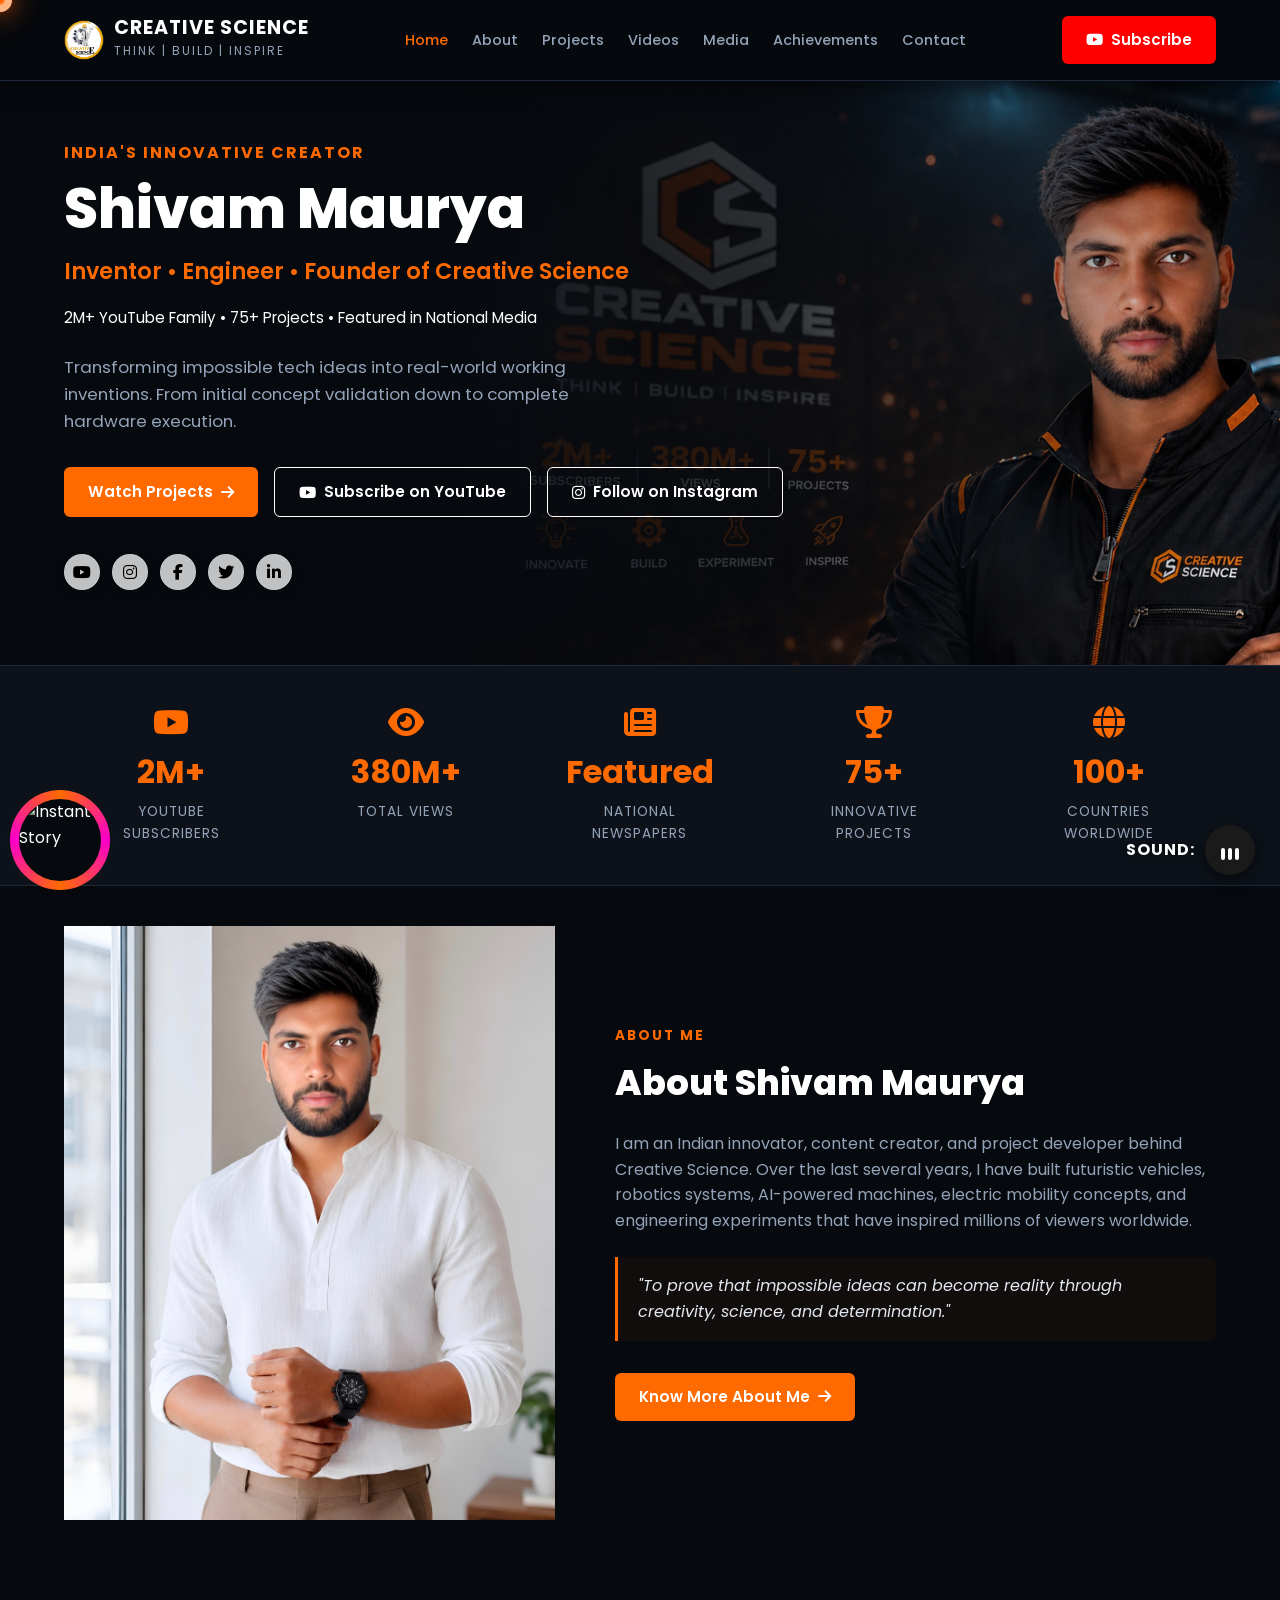
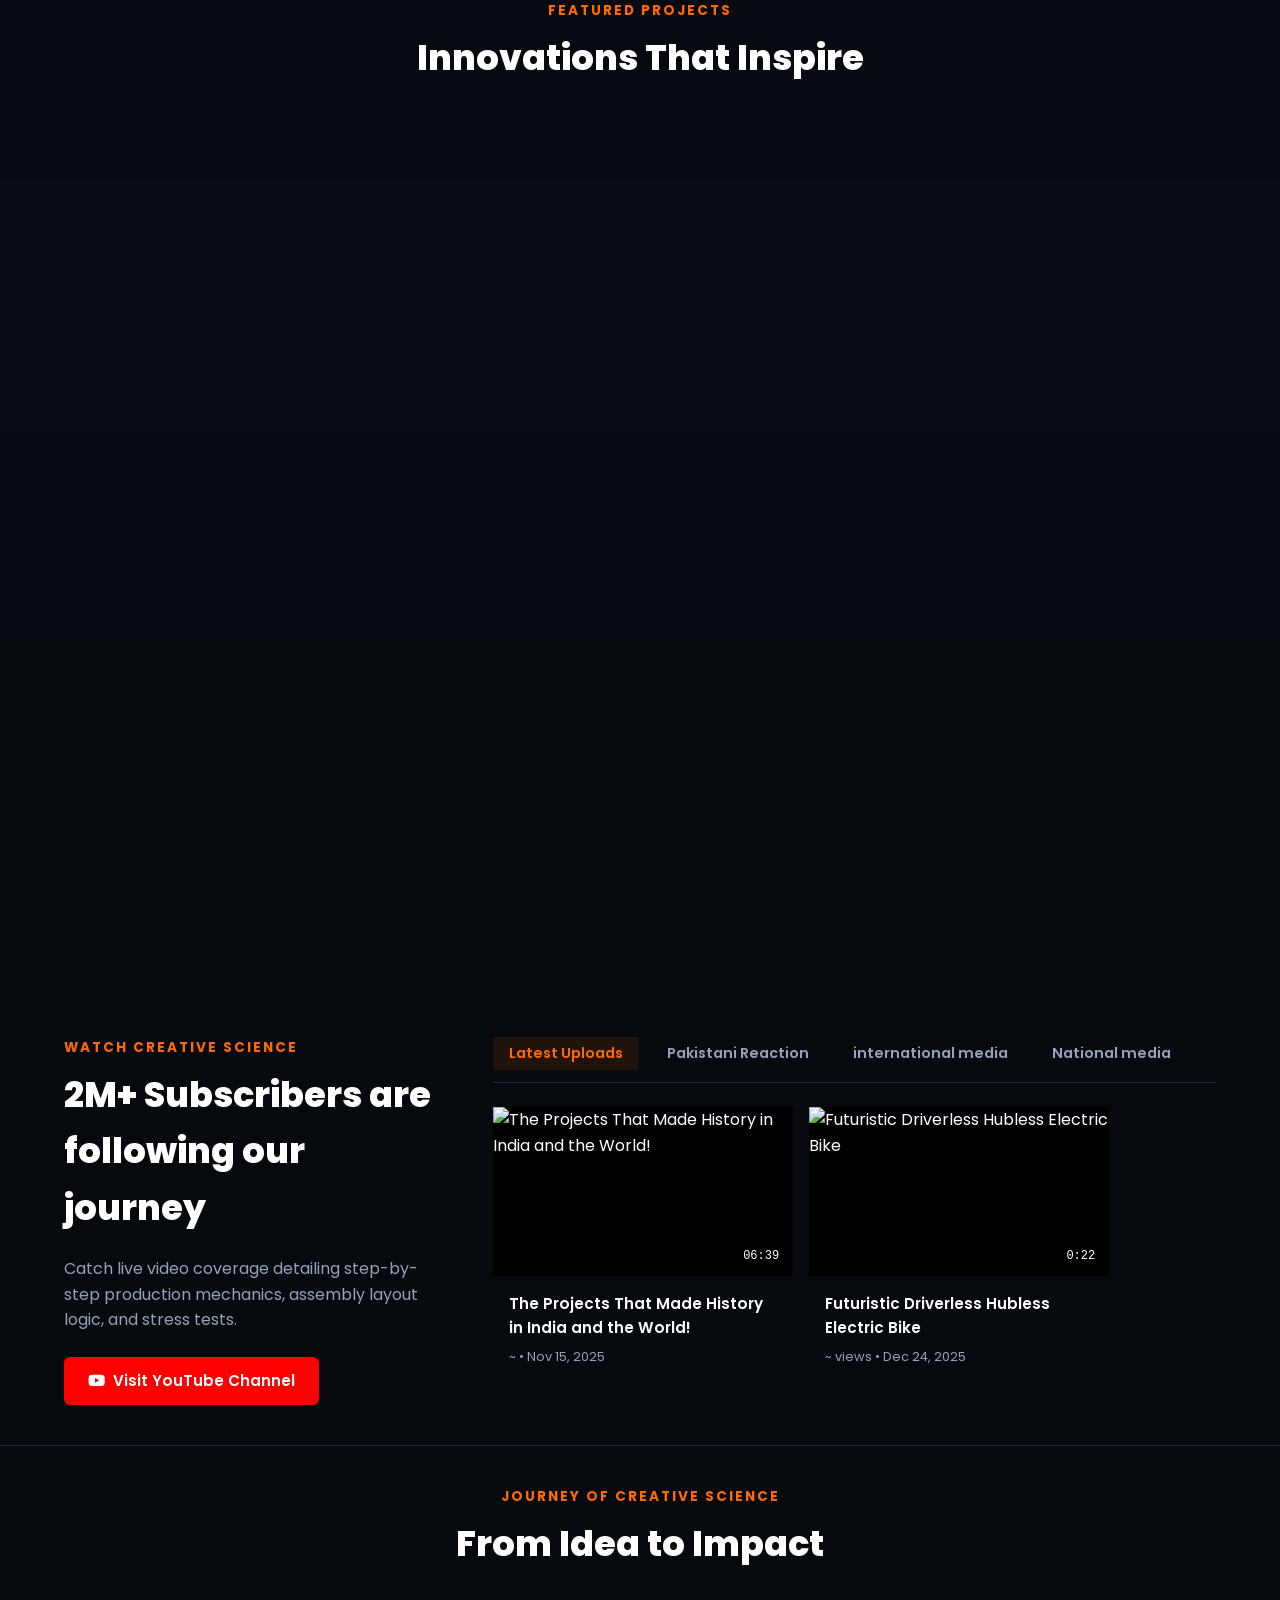
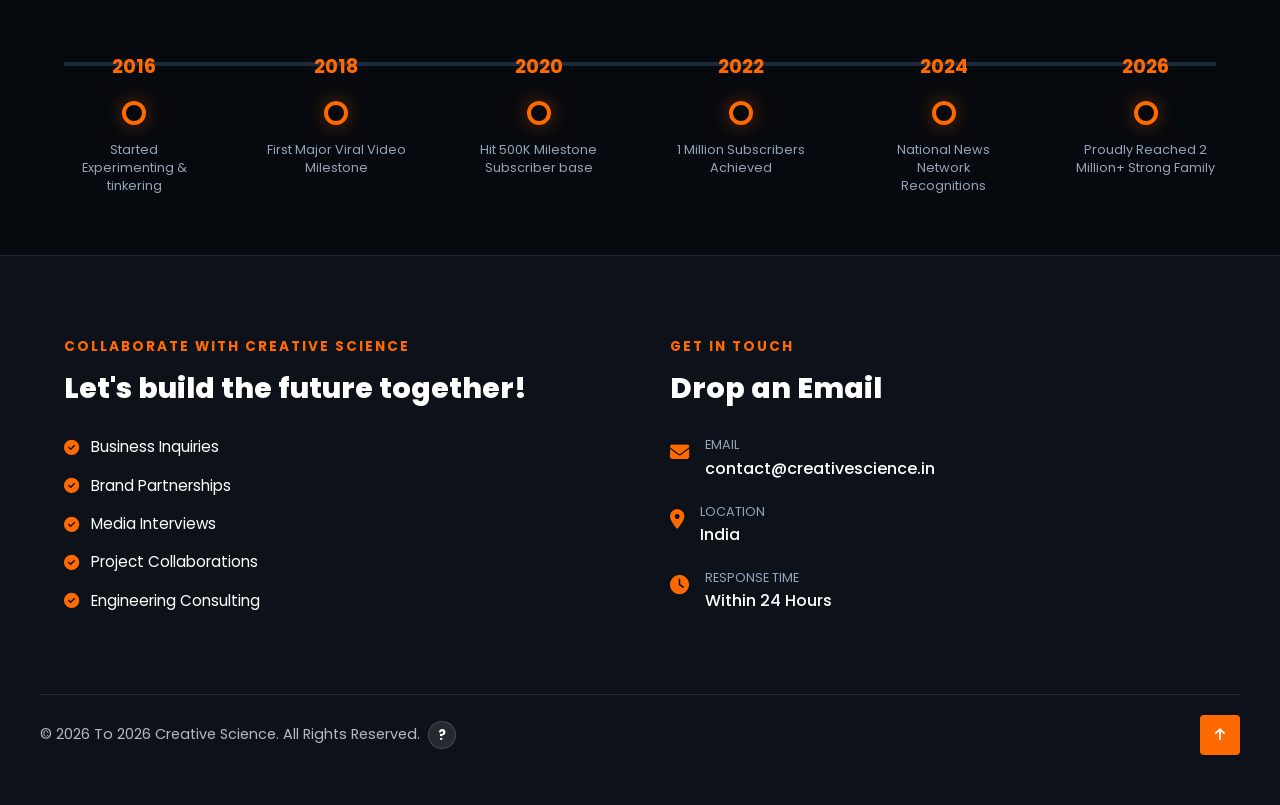
==== commit 9dc3cb97: "Update styling and fix HTML structure in index5.html" ====
--- a/index5.html
+++ b/index5.html
@@ -72,7 +72,9 @@
 <div class="hero-buttons">
     <a href="#projects" class="btn btn-primary">Watch Projects <i class="fas fa-arrow-right"></i></a>
     <a href="https://www.youtube.com/@CreativeScienceOfficial?sub_confirmation=1" target="_blank" class="btn btn-outline"><i class="fab fa-youtube"></i> Subscribe on YouTube</a>
-    <a href="..." target="_blank" class="btn" style="background:#E1306C; color:#fff; border:none;">
+    <a href="..." target="_blank" class="btn" style="    background-color: transparent;
+    border: 1.5px solid var(--text-main);
+    color: var(--text-main);">
     <i class="fab fa-instagram"></i> Follow on Instagram
 </a>
 </div>
@@ -89,12 +91,12 @@
 
     <!-- Stats -->
     <section class="stats-bar reveal-blur">
-        <div class="container stats-grid">
-            <div class="stat-item"><i class="fab fa-youtube fa-2x stat-icon"></i><h3>2M+</h3><p>YouTube Subscribers</p></div>
+        <div class="container stats-grid stats-track ">
+             <div class="stat-item"><i class="fab fa-youtube fa-2x stat-icon"></i><h3>2M+</h3><p>YouTube <p> Subscribers</p> </p></div>
             <div class="stat-item"><i class="fas fa-eye fa-2x stat-icon"></i><h3>380M+</h3><p>Total Views</p></div>
-            <div class="stat-item"><i class="fas fa-newspaper fa-2x stat-icon"></i><h3>Featured</h3><p>National Newspapers</p></div>
-            <div class="stat-item"><i class="fas fa-trophy fa-2x stat-icon"></i><h3>75+</h3><p>Innovative Projects</p></div>
-            <div class="stat-item"><i class="fas fa-globe fa-2x stat-icon"></i><h3>100+</h3><p>Countries Worldwide</p></div>
+            <div class="stat-item"><i class="fas fa-newspaper fa-2x stat-icon"></i><h3>Featured</h3><p>National <p> Newspapers</p></div>
+            <div class="stat-item"><i class="fas fa-trophy fa-2x stat-icon"></i><h3>75+</h3><p>Innovative <p> Projects</p></div>
+            <div class="stat-item"><i class="fas fa-globe fa-2x stat-icon"></i><h3>100+</h3><p>Countries <p> Worldwide</p></div>
         </div>
     </section>
 
@@ -317,9 +319,9 @@
     </div>
     
     <div class="popup-services">
-        <span class="service-tag">💻 Web Development</span>
         <span class="service-tag">🎬 Video Editing</span>
         <span class="service-tag">📱 Social Media</span>
+        <span class="service-tag">💻 Web Development</span>
     </div>
     
     <!-- Inquiry Form -->
